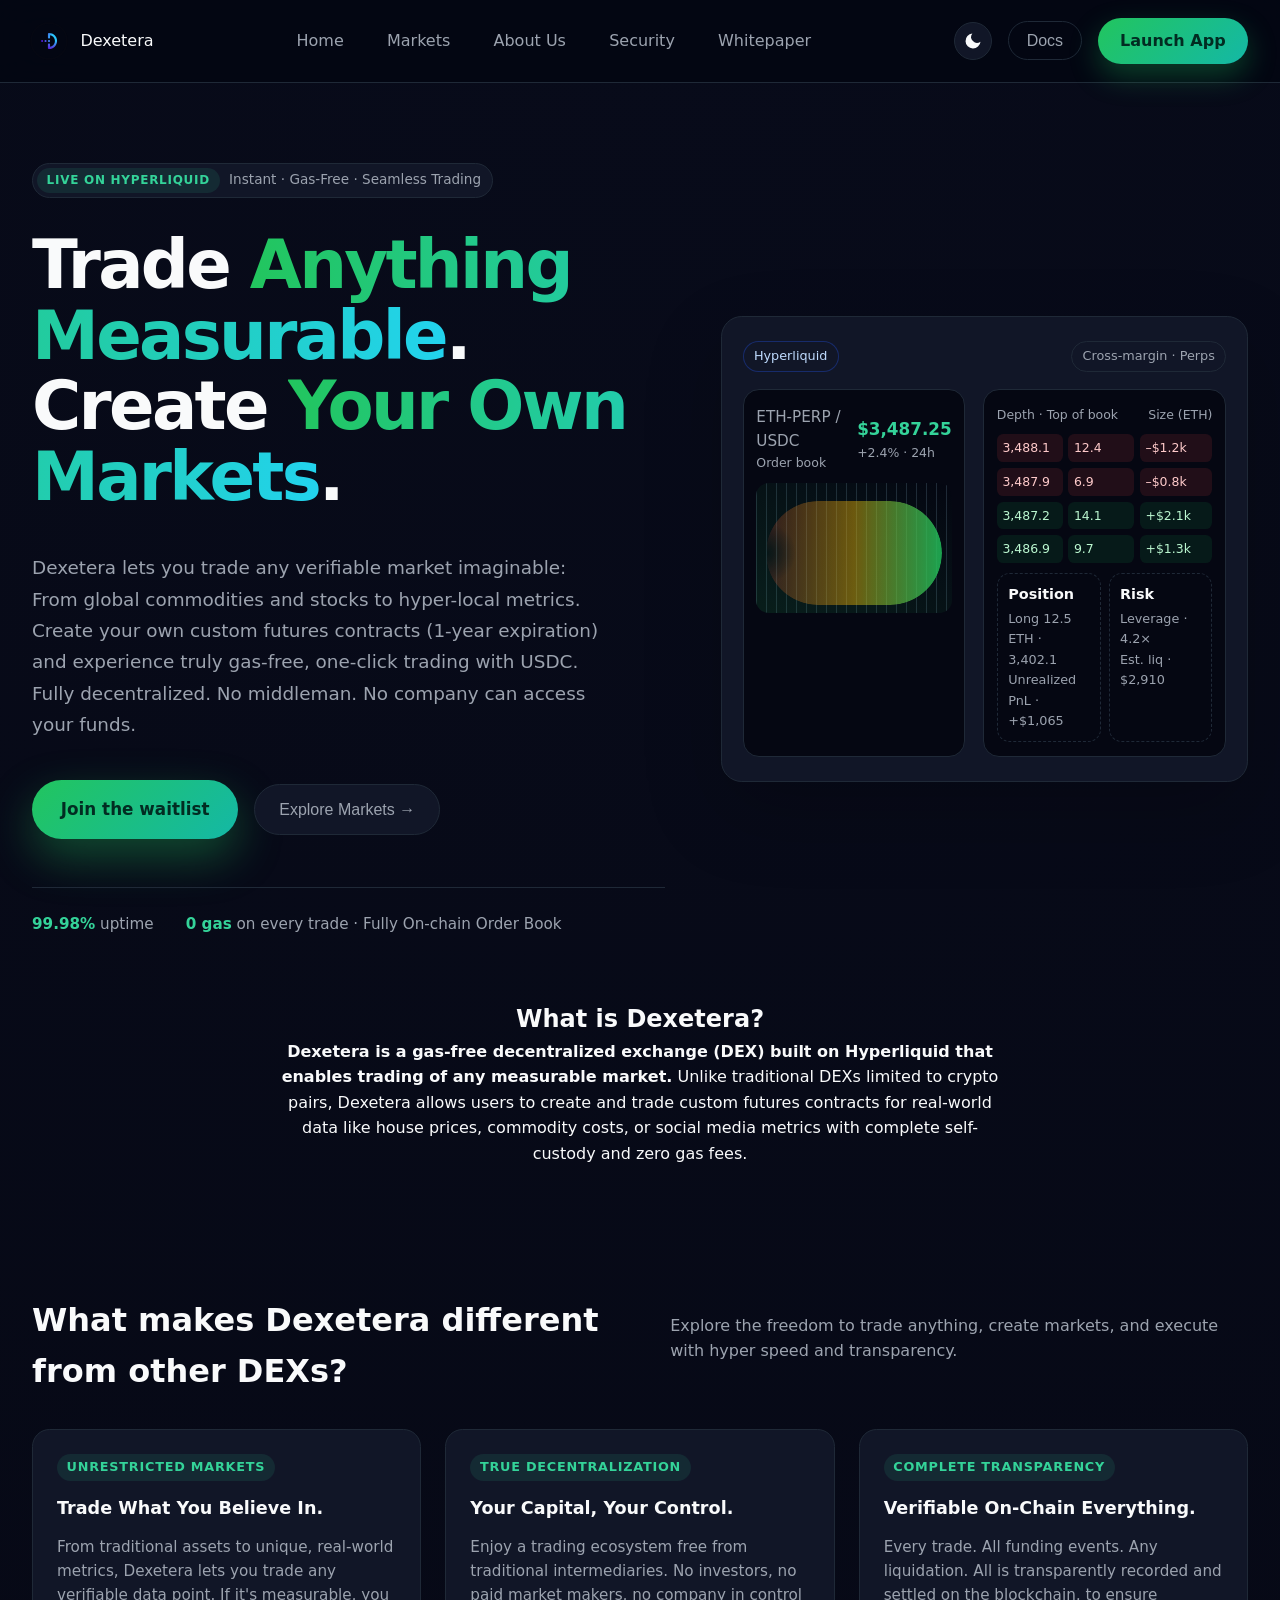
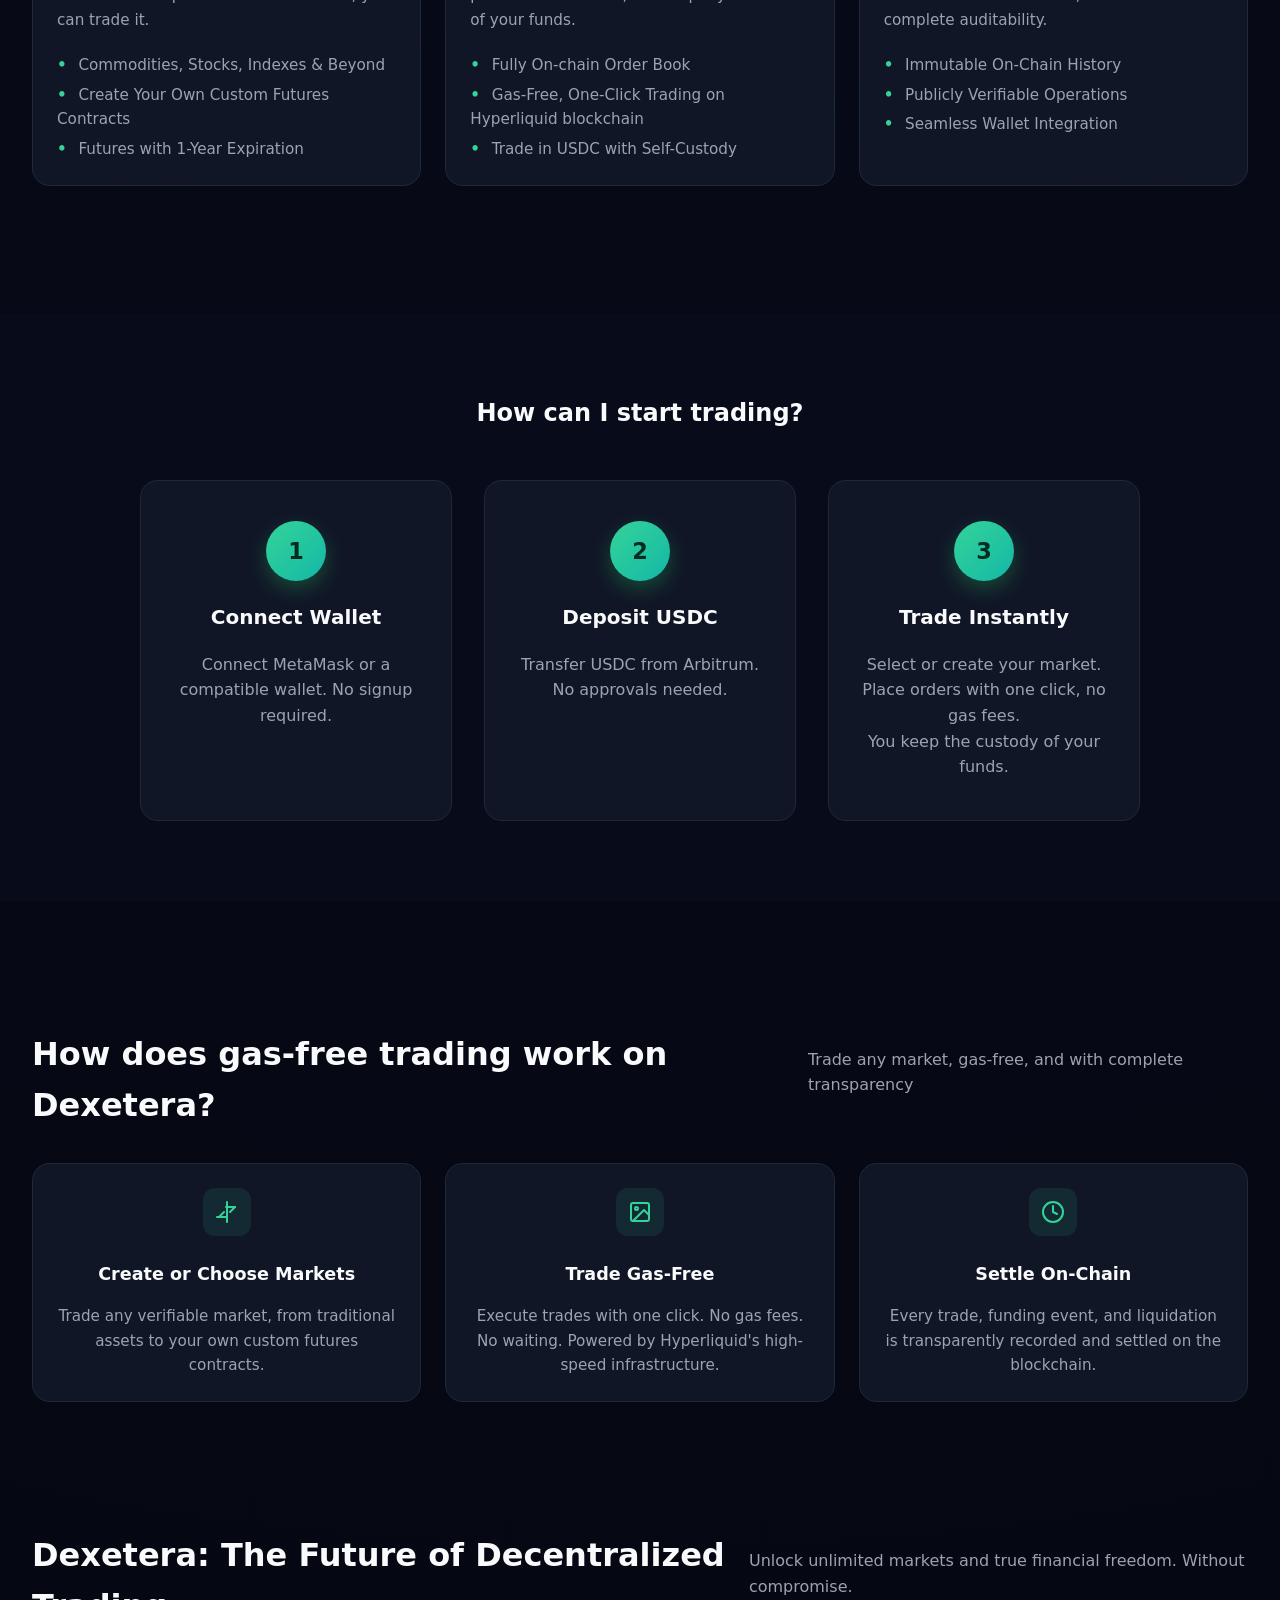
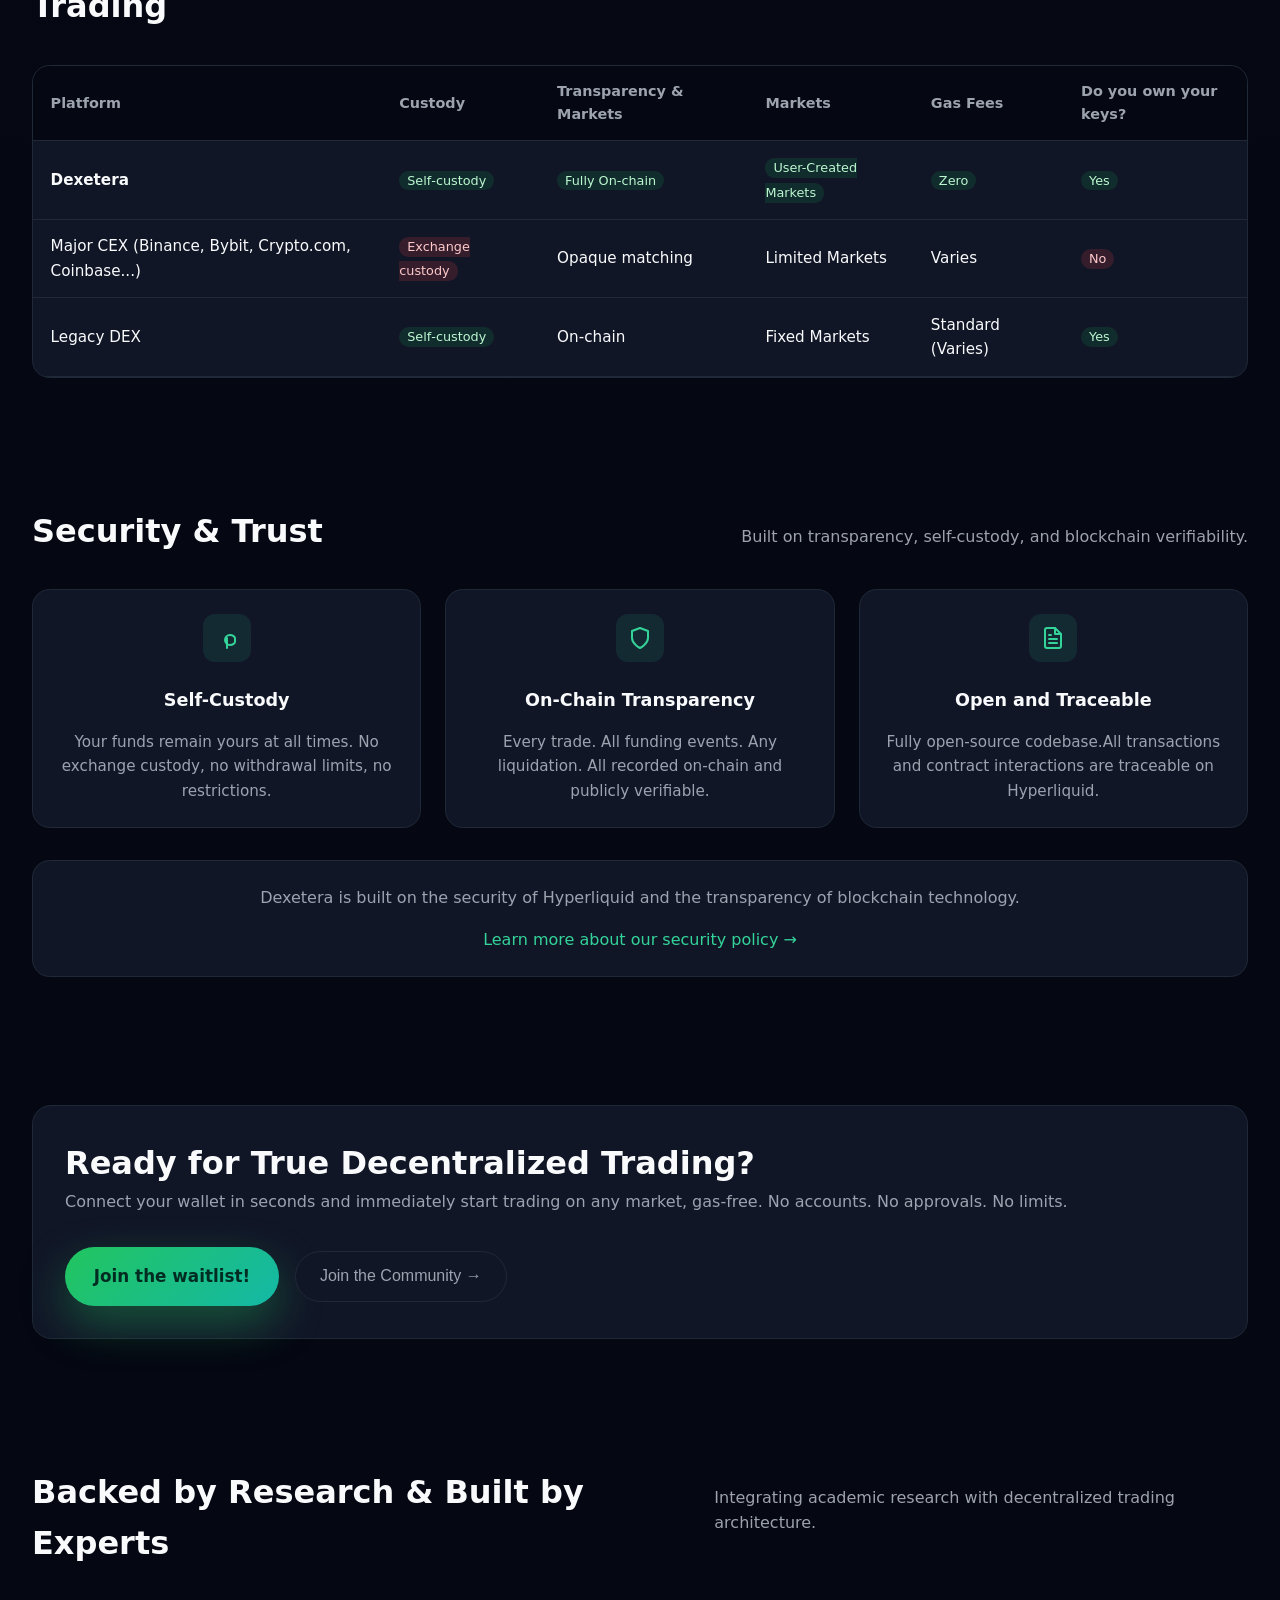
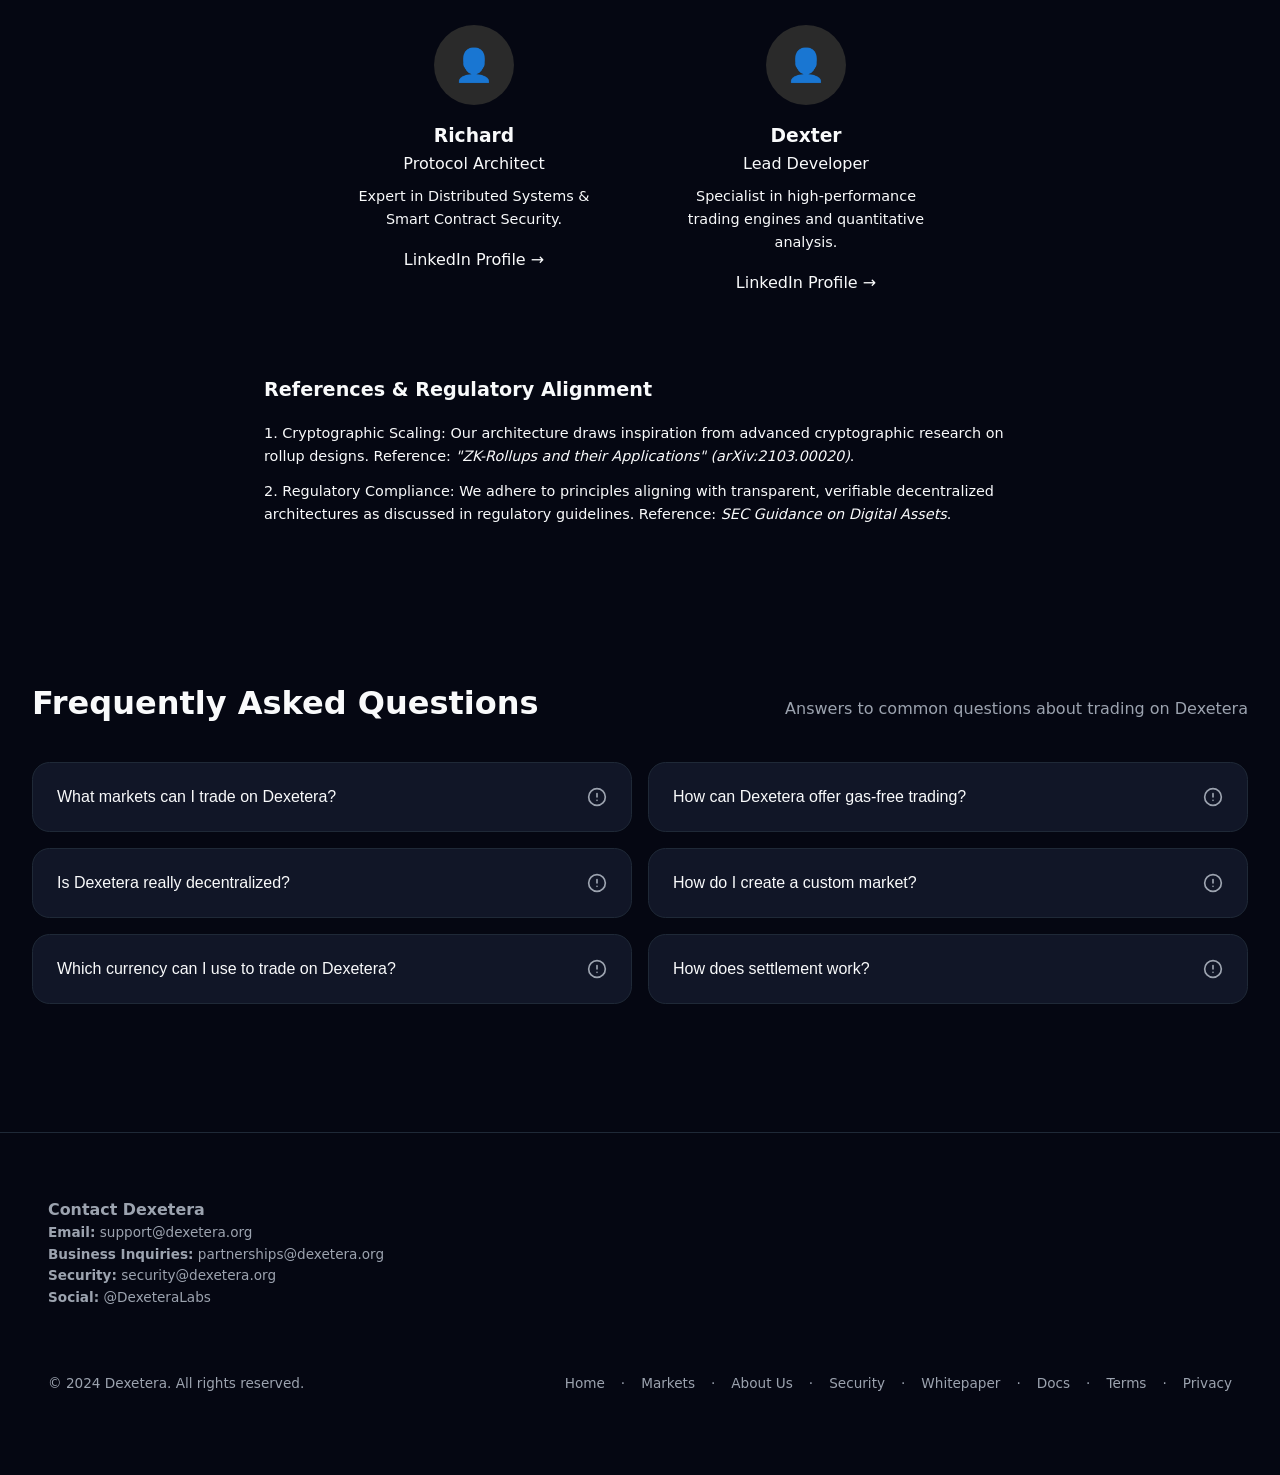
==== index.html @ ecf20e02 "init" ====
<!DOCTYPE html>
<html lang="en">

<head>
  <meta charset="UTF-8" />
  <title>Dexetera: Gas-Free DEX on Hyperliquid | Trade Custom Futures</title>
  <meta name="title" content="Dexetera: Gas-Free DEX on Hyperliquid | Trade Custom Futures">
  <link rel="canonical" href="https://dexetera.org/">
  <meta name="description"
    content="Trade any measurable market on Dexetera: gas-free DEX on Hyperliquid. Custom futures, on-chain order book, USDC self-custody. Your keys, unlimited markets." />
  <meta name="viewport" content="width=device-width, initial-scale=1" />
  <link rel="stylesheet" href="styles.css" />
  <link rel="icon" type="image/svg+xml" href="favicon.svg">
  <meta name="robots" content="index, follow">
  <meta name="language" content="English">
  <meta name="author" content="Dexetera Labs">
  <!-- Open Graph / Facebook -->
  <meta property="og:type" content="website">
  <meta property="og:url" content="https://dexetera.org/">
  <meta property="og:title" content="Dexetera: Gas-Free DEX on Hyperliquid">
  <meta property="og:description" content="Trade any measurable market with zero gas fees. Custom futures, complete decentralization, USDC self-custody.">
  <meta property="og:image" content="https://dexetera.org/og-image.png">
  <meta property="og:site_name" content="Dexetera">
  <!-- Twitter -->
  <meta property="twitter:card" content="summary_large_image">
  <meta property="twitter:url" content="https://dexetera.org/">
  <meta property="twitter:title" content="Dexetera: Gas-Free DEX on Hyperliquid">
  <meta property="twitter:description" content="Trade any measurable market with zero gas fees. Custom futures, complete decentralization, USDC self-custody.">
  <meta property="twitter:image" content="https://dexetera.org/twitter-image.png">
  <meta property="twitter:site" content="@DexeteraLabs">
  <!-- Mobile -->
  <meta name="mobile-web-app-capable" content="yes">
  <meta name="apple-mobile-web-app-capable" content="yes">
  <meta name="apple-mobile-web-app-status-bar-style" content="black-translucent">
  <!-- SEO & AI Visibility JSON-LD Schema -->
  <script type="application/ld+json">
  {
    "@context": "https://schema.org",
    "@graph": [
      {
        "@type": "Organization",
        "@id": "https://dexetera.org/#organization",
        "name": "Dexetera",
        "url": "https://dexetera.org",
        "logo": {
          "@type": "ImageObject",
          "url": "https://dexetera.org/logo.svg"
        },
        "description": "Decentralized exchange enabling trading of any measurable market through custom futures contracts on Hyperliquid",
        "foundingDate": "2024",
        "industry": "Decentralized Finance",
        "knowsAbout": [
          "Decentralized Finance",
          "Cryptocurrency Trading",
          "Futures Contracts",
          "Blockchain Technology",
          "DeFi Protocols"
        ],
        "email": "support@dexetera.org",
        "sameAs": [
          "https://twitter.com/Dexetera",
          "https://github.com/Dexetera"
        ]
      },
      {
        "@type": "WebSite",
        "@id": "https://dexetera.org/#website",
        "url": "https://dexetera.org",
        "name": "Dexetera",
        "description": "Trade any measurable market on Dexetera: gas-free DEX on Hyperliquid. Custom futures, on-chain order book, USDC self-custody.",
        "publisher": {
          "@id": "https://dexetera.org/#organization"
        },
        "potentialAction": {
          "@type": "SearchAction",
          "target": {
            "@type": "EntryPoint",
            "urlTemplate": "https://dexetera.org/markets.html?q={search_term_string}"
          },
          "query-input": "required name=search_term_string"
        }
      },
      {
        "@type": "WebPage",
        "@id": "https://dexetera.org/#webpage",
        "url": "https://dexetera.org/",
        "name": "Dexetera: Gas-Free DEX on Hyperliquid | Trade Custom Futures",
        "description": "Trade any measurable market on Dexetera: gas-free DEX on Hyperliquid. Custom futures, on-chain order book, USDC self-custody. Your keys, unlimited markets.",
        "isPartOf": { "@id": "https://dexetera.org/#website" },
        "about": { "@id": "https://dexetera.org/#organization" },
        "datePublished": "2024-01-01",
        "dateModified": "2026-03-31"
      },
      {
        "@type": "SoftwareApplication",
        "@id": "https://dexetera.org/#application",
        "name": "Dexetera DEX",
        "applicationCategory": "FinanceApplication",
        "operatingSystem": "Web Browser",
        "url": "https://dexetera.org",
        "description": "Decentralized exchange for trading custom futures contracts on any measurable market with gas-free execution on Hyperliquid",
        "offers": {
          "@type": "Offer",
          "price": "0",
          "priceCurrency": "USD",
          "description": "Free to use platform with 0.07% taker and 0.03% maker trading fees"
        },
        "featureList": [
          "Custom futures contract creation",
          "Gas-free trading on Hyperliquid",
          "Self-custody USDC settlement",
          "AI-validated data sources",
          "Fully on-chain order book",
          "1-year contract expirations"
        ],
        "provider": { "@id": "https://dexetera.org/#organization" }
      },
      {
        "@type": "FAQPage",
        "@id": "https://dexetera.org/#faq",
        "isPartOf": { "@id": "https://dexetera.org/#webpage" },
        "mainEntity": [
          {
            "@type": "Question",
            "name": "What markets can I trade on Dexetera?",
            "acceptedAnswer": {
              "@type": "Answer",
              "text": "Dexetera allows you to trade any verifiable, measurable market. This includes traditional assets like cryptocurrencies, commodities, and stocks, as well as custom futures contracts you can create yourself. If there's a reliable data source for it, you can trade it on Dexetera."
            }
          },
          {
            "@type": "Question",
            "name": "How can Dexetera offer gas-free trading?",
            "acceptedAnswer": {
              "@type": "Answer",
              "text": "Dexetera leverages Hyperliquid's high-speed infrastructure to offer gas-free trading. We've optimized our smart contracts and use meta-transactions to cover gas costs, allowing you to execute trades with just one click, without worrying about gas fees."
            }
          },
          {
            "@type": "Question",
            "name": "Is Dexetera really decentralized?",
            "acceptedAnswer": {
              "@type": "Answer",
              "text": "Yes, Dexetera is fully decentralized. We don't have access to your funds, there are no middlemen. The platform operates with a fully on-chain order book, and all trades are settled directly on the Hyperliquid blockchain."
            }
          },
          {
            "@type": "Question",
            "name": "How do I create a custom market?",
            "acceptedAnswer": {
              "@type": "Answer",
              "text": "Creating a custom market on Dexetera is simple. You'll need to define the underlying asset or metric you want to trade, set the contract parameters (including the 1-year expiration), and specify the data source that will be used for settlement. Our interface guides you through the process step-by-step."
            }
          },
          {
            "@type": "Question",
            "name": "Which currency can I use to trade on Dexetera?",
            "acceptedAnswer": {
              "@type": "Answer",
              "text": "You can deposit USDC on the Arbitrum network to trade on Dexetera. We support USDC as our primary trading currency to ensure stability and liquidity."
            }
          },
          {
            "@type": "Question",
            "name": "How does settlement work?",
            "acceptedAnswer": {
              "@type": "Answer",
              "text": "All trades on Dexetera are settled on-chain through smart contracts. When a futures contract expires, it automatically settles based on the verifiable data source you specified when creating the market. Settlement is transparent, automatic, and recorded on the Hyperliquid blockchain for anyone to verify."
            }
          },
          {
            "@type": "Question",
            "name": "What are the trading fees on Dexetera?",
            "acceptedAnswer": {
              "@type": "Answer",
              "text": "Dexetera charges a maker fee of 0.03% and a taker fee of 0.07%. All trades are gas-free thanks to our integration with Hyperliquid's infrastructure, and all settlements are in USDC."
            }
          }
        ]
      }
    ]
  }
  </script>
</head>

<body>
  <div class="page">
    <!-- NAV -->
    <header class="navbar">
      <div class="navbar-inner">
        <a href="index.html" style="text-decoration: none; color: inherit;">
          <div class="nav-left">
            <div class="brand-mark"><img src="logo.svg" alt="Dexetera Logo" /></div>
            <div class="brand-text">Dexetera</div>
          </div>
        </a>
        <nav class="nav-links">
          <a href="index.html" class="active">Home</a>
          <a href="markets.html">Markets</a>
          <a href="about.html">About Us</a>
          <a href="security.html">Security</a>
          <a href="whitepaper.html">Whitepaper</a>
        </nav>
        <div class="nav-right">
          <button class="theme-toggle" aria-label="Toggle theme">
            <svg class="moon-icon" xmlns="http://www.w3.org/2000/svg" viewBox="0 0 24 24">
              <path d="M21 12.79A9 9 0 1 1 11.21 3 7 7 0 0 0 21 12.79z" />
            </svg>
            <svg class="sun-icon" xmlns="http://www.w3.org/2000/svg" viewBox="0 0 24 24">
              <circle cx="12" cy="12" r="5" />
              <line x1="12" y1="1" x2="12" y2="3" />
              <line x1="12" y1="21" x2="12" y2="23" />
              <line x1="4.22" y1="4.22" x2="5.64" y2="5.64" />
              <line x1="18.36" y1="18.36" x2="19.78" y2="19.78" />
              <line x1="1" y1="12" x2="3" y2="12" />
              <line x1="21" y1="12" x2="23" y2="12" />
              <line x1="4.22" y1="19.78" x2="5.64" y2="18.36" />
              <line x1="18.36" y1="5.64" x2="19.78" y2="4.22" />
            </svg>
          </button>
          <a href="https://doc.dexetera.win"><button class="nav-ghost">Docs</button></a>
          <a href="https://dexetera.xyz" class="nav-cta" target="_blank" rel="noopener">Launch App</a>
        </div>
      </div>
    </header>

    <!-- HERO -->
    <main>
      <section class="hero">
        <div class="hero-copy">
          <div class="eyebrow">
            <span class="eyebrow-pill">Live on Hyperliquid</span>
            <span>Instant · Gas-Free · Seamless Trading</span>
          </div>
          <h1>Trade <span>Anything Measurable</span>. Create <span>Your Own Markets</span>.</h1>
          <p class="hero-sub">
            Dexetera lets you trade any verifiable market imaginable: From global commodities and stocks to hyper-local
            metrics. Create your own custom futures contracts (1-year expiration) and experience truly gas-free,
            one-click trading with USDC. Fully decentralized. No middleman. No company can access your funds.
          </p>
          <div class="hero-ctas">
            <a href="https://dexetera.org/wl?utm_source=hero" class="btn-primary">Join the waitlist</a>
            <button class="btn-secondary">Explore Markets →</button>
          </div>
          <div class="hero-meta">
            <span style="display:none">
              <span><strong>$480M+</strong> 24h volume</span>
            </span>
            <span><strong>99.98%</strong> uptime</span>
            <span><strong>0 gas</strong> on every trade · Fully On-chain Order Book</span>
          </div>
        </div>

        <aside class="hero-visual" aria-label="Trading interface preview">
          <div class="badge-row">
            <span class="chain-pill">Hyperliquid</span>
            <span class="tag-pill">Cross‑margin · Perps</span>
          </div>
          <div class="order-book">
            <div class="panel">
              <div class="panel-header">
                <div>
                  <div class="market-name">ETH‑PERP / USDC</div>
                  <div class="small-label">Order book</div>
                </div>
                <div>
                  <div class="price up">$3,487.25</div>
                  <div class="small-label">+2.4% · 24h</div>
                </div>
              </div>
              <div class="chart">
                <div class="chart-line"></div>
              </div>
            </div>
            <div class="panel">
              <div class="panel-header">
                <span class="small-label">Depth · Top of book</span>
                <span class="small-label">Size (ETH)</span>
              </div>
              <div class="depth-list">
                <div class="depth-row">
                  <div class="depth-cell ask">3,488.1</div>
                  <div class="depth-cell ask">12.4</div>
                  <div class="depth-cell ask">–$1.2k</div>
                </div>
                <div class="depth-row">
                  <div class="depth-cell ask">3,487.9</div>
                  <div class="depth-cell ask">6.9</div>
                  <div class="depth-cell ask">–$0.8k</div>
                </div>
                <div class="depth-row">
                  <div class="depth-cell bid">3,487.2</div>
                  <div class="depth-cell bid">14.1</div>
                  <div class="depth-cell bid">+$2.1k</div>
                </div>
                <div class="depth-row">
                  <div class="depth-cell bid">3,486.9</div>
                  <div class="depth-cell bid">9.7</div>
                  <div class="depth-cell bid">+$1.3k</div>
                </div>
              </div>
              <div class="tickets">
                <div class="ticket">
                  <strong>Position</strong>
                  Long 12.5 ETH · 3,402.1<br />
                  <span>Unrealized PnL · +$1,065</span>
                </div>
                <div class="ticket">
                  <strong>Risk</strong>
                  Leverage · 4.2×<br />
                  <span>Est. liq · $2,910</span>
                </div>
              </div>
            </div>
          </div>
        </aside>
      </section>

      <section class="section hero-definition" style="text-align: center; max-width: 800px; margin: 0 auto;">
        <h1>What is Dexetera?</h1>
        <p><strong>Dexetera is a gas-free decentralized exchange (DEX) built on Hyperliquid that enables trading of any measurable market.</strong> Unlike traditional DEXs limited to crypto pairs, Dexetera allows users to create and trade custom futures contracts for real-world data like house prices, commodity costs, or social media metrics with complete self-custody and zero gas fees.</p>
      </section>

      <!-- VALUE PROPS -->
      <section id="features" class="section">
        <div class="section-header">
          <h2 class="section-title">What makes Dexetera different from other DEXs?</h2>
          <p class="section-kicker">
            Explore the freedom to trade anything, create markets, and execute with hyper speed and transparency.
          </p>
        </div>
        <div class="value-grid">
          <article class="card">
            <span class="card-badge">Unrestricted Markets</span>
            <h3>Trade What You Believe In.</h3>
            <p>
              From traditional assets to unique, real-world metrics, Dexetera lets you trade any verifiable data point.
              If it's measurable, you can trade it.
            </p>
            <ul>
              <li>Commodities, Stocks, Indexes & Beyond</li>
              <li>Create Your Own Custom Futures Contracts</li>
              <li>Futures with 1-Year Expiration</li>
            </ul>
          </article>
          <article class="card">
            <span class="card-badge">True Decentralization</span>
            <h3>Your Capital, Your Control.</h3>
            <p>
              Enjoy a trading ecosystem free from traditional intermediaries. No investors, no paid market makers, no
              company in control of your funds.
            </p>
            <ul>
              <li>Fully On-chain Order Book</li>
              <li>Gas-Free, One-Click Trading on Hyperliquid blockchain</li>
              <li>Trade in USDC with Self-Custody</li>
            </ul>
          </article>
          <article class="card">
            <span class="card-badge">Complete Transparency</span>
            <h3>Verifiable On-Chain Everything.</h3>
            <p>
              Every trade. All funding events. Any liquidation. All is transparently recorded and settled on the
              blockchain, to ensure complete auditability.
            </p>
            <ul>
              <li>Immutable On-Chain History</li>
              <li>Publicly Verifiable Operations</li>
              <li>Seamless Wallet Integration</li>
            </ul>
          </article>
        </div>
      </section>

      <section id="quickstart" class="section">
        <div class="section-header">
          <h2>How can I start trading?</h2>
        </div>
        <div class="steps-grid">
          <article class="step-card">
            <div class="step-number">1</div>
            <h3>Connect Wallet</h3>
            <p>Connect MetaMask or a compatible wallet. No signup required.</p>
          </article>
          <article class="step-card">
            <div class="step-number">2</div>
            <h3>Deposit USDC</h3>
            <p>Transfer USDC from Arbitrum. No approvals needed.</p>
          </article>

          <article class="step-card">
            <div class="step-number">3</div>
            <h3>Trade Instantly</h3>
            <p>Select or create your market. Place orders with one click, no gas fees.</br> You keep the custody of your
              funds.
          </article>
        </div>
      </section>


      <!-- METRICS -->
      <!--  <section id="metrics" class="section">
        <div class="section-header">
          <h2 class="section-title">Live protocol metrics</h2>
          <p class="section-kicker">
            Real usage, not vanity numbers.
          </p>
        </div>
        <div class="metrics">
          <div class="metric">
            <div class="metric-label">24h volume</div>
            <div class="metric-value">$482,917,230</div>
            <div class="metric-trend">+18.3% vs. yesterday</div>
          </div>
          <div class="metric">
            <div class="metric-label">Open interest</div>
            <div class="metric-value">$196,204,110</div>
            <div class="metric-trend">Across all perp markets</div>
          </div>
          <div class="metric">
            <div class="metric-label">Unique wallets</div>
            <div class="metric-value">31,284</div>
            <div class="metric-trend">Connected over last 30 days</div>
          </div>
          <div class="metric">
            <div class="metric-label">Uptime</div>
            <div class="metric-value">99.98%</div>
            <div class="metric-trend">Monitored continuously</div>
          </div>
        </div>
      </section> -->

      <!-- HOTTEST MARKETS -->
      <!--  <section id="markets" class="section">
        <div class="section-header">
          <h2 class="section-title">Hottest Markets</h2>
          <p class="section-kicker">
            Explore the most active markets on Dexetera
          </p>
        </div>
        <div class="markets-grid">
          <article class="market-card">
            <div class="market-info">
              <div class="market-name">BTC-PERP / USDC</div>
              <div class="market-price">$63,245.12</div>
              <div class="market-change up">+3.2%</div>
            </div>
            <a class="market-action" href="https://dexetera.xyz">Launch App</a>
          </article>
          <article class="market-card">
            <div class="market-info">
              <div class="market-name">ETH-PERP / USDC</div>
              <div class="market-price">$3,487.25</div>
              <div class="market-change up">+2.4%</div>
            </div>
            <a class="market-action" href="https://dexetera.xyz">Launch App</a>
          </article>
          <article class="market-card">
            <div class="market-info">
              <div class="market-name">SOL-PERP / USDC</div>
              <div class="market-price">$142.89</div>
              <div class="market-change down">-1.8%</div>
            </div>
            <a class="market-action" href="https://dexetera.xyz">Launch App</a>
          </article>
          <article class="market-card">
            <div class="market-info">
              <div class="market-name">GOLD-PERP / USDC</div>
              <div class="market-price">$2,389.45</div>
              <div class="market-change up">+0.9%</div>
            </div>
            <a class="market-action" href="https://dexetera.xyz">Launch App</a>
          </article>
        </div>
      </section> -->

      <!-- HOW IT WORKS -->
      <section id="how-it-works" class="section">
        <div class="section-header">
          <h2 class="section-title">How does gas-free trading work on Dexetera?</h2>
          <p class="section-kicker">
            Trade any market, gas-free, and with complete transparency
          </p>
        </div>
        <div class="how-it-works-grid">
          <article class="how-it-works-card">
            <div class="how-it-works-icon">
              <svg xmlns="http://www.w3.org/2000/svg" width="24" height="24" viewBox="0 0 24 24" fill="none"
                stroke="currentColor" stroke-width="2" stroke-linecap="round" stroke-linejoin="round">
                <path d="M20 7h-9"></path>
                <path d="M11 17H2"></path>
                <path d="M20 7l-5 5"></path>
                <path d="M4 17l5-5"></path>
                <path d="M12 2v20"></path>
              </svg>
            </div>
            <h3>Create or Choose Markets</h3>
            <p>Trade any verifiable market, from traditional assets to your own custom futures contracts.</p>
          </article>
          <article class="how-it-works-card">
            <div class="how-it-works-icon">
              <svg xmlns="http://www.w3.org/2000/svg" width="24" height="24" viewBox="0 0 24 24" fill="none"
                stroke="currentColor" stroke-width="2" stroke-linecap="round" stroke-linejoin="round">
                <rect x="3" y="3" width="18" height="18" rx="2" ry="2"></rect>
                <circle cx="8.5" cy="8.5" r="1.5"></circle>
                <polyline points="21 15 16 10 5 21"></polyline>
              </svg>
            </div>
            <h3>Trade Gas-Free</h3>
            <p>Execute trades with one click. No gas fees. No waiting. Powered by Hyperliquid's high-speed
              infrastructure.</p>
          </article>
          <article class="how-it-works-card">
            <div class="how-it-works-icon">
              <svg xmlns="http://www.w3.org/2000/svg" width="24" height="24" viewBox="0 0 24 24" fill="none"
                stroke="currentColor" stroke-width="2" stroke-linecap="round" stroke-linejoin="round">
                <path d="M12 22c5.523 0 10-4.477 10-10S17.523 2 12 2 2 6.477 2 12s4.477 10 10 10z"></path>
                <path d="M12 6v6l4 2"></path>
              </svg>
            </div>
            <h3>Settle On-Chain</h3>
            <p>Every trade, funding event, and liquidation is transparently recorded and settled on the blockchain.</p>
          </article>
        </div>
      </section>

      <!-- COMPARISON TABLE -->
      <section id="comparison" class="section">
        <div class="section-header">
          <h2 class="section-title">Dexetera: The Future of Decentralized Trading</h2>
          <p class="section-kicker">
            Unlock unlimited markets and true financial freedom. Without compromise.
          </p>
        </div>
        <div class="table-wrapper">
          <table aria-label="Exchange comparison">
            <thead>
              <tr>
                <th>Platform</th>
                <th>Custody</th>
                <th>Transparency & Markets</th>
                <th>Markets</th>
                <th>Gas Fees</th>
                <th>Do you own your keys?</th>
              </tr>
            </thead>
            <tbody>
              <tr>
                <td style="font-weight: 800">Dexetera</td>
                <td><span class="pill-good">Self‑custody</span></td>
                <td><span class="pill-good">Fully On-chain</span></td>

                <td><span class="pill-good">User-Created Markets</span></td>
                <td><span class="pill-good">Zero</span></td>
                <td><span class="pill-good">Yes</span></td>
              </tr>
              <tr>
                <td>Major CEX (Binance, Bybit, Crypto.com, Coinbase...)</td>
                <td><span class="pill-bad">Exchange custody</span></td>
                <td>Opaque matching</td>
                <td>Limited Markets</td>
                <td>Varies</td>
                <td><span class="pill-bad">No</span></td>
              </tr>
              <tr>
                <td>Legacy DEX</td>
                <td><span class="pill-good">Self‑custody</span></td>

                <td>On‑chain</td>
                <td>Fixed Markets</td>
                <td>Standard (Varies)</td>
                <td><span class="pill-good">Yes</span></td>
              </tr>
            </tbody>
          </table>
        </div>
      </section>

      <!-- SECURITY & TRUST -->
      <section id="security" class="section">
        <div class="section-header">
          <h2 class="section-title">Security & Trust</h2>
          <p class="section-kicker">
            Built on transparency, self-custody, and blockchain verifiability.
          </p>
        </div>
        <div class="security-grid">
          <article class="security-card">
            <div class="security-icon">
              <svg xmlns="http://www.w3.org/2000/svg" width="24" height="24" viewBox="0 0 24 24" fill="none"
                stroke="currentColor" stroke-width="2" stroke-linecap="round" stroke-linejoin="round">
                <path d="M20 13c.5-2.5-2.5-4-5-4-2.8 0-5 2.2-5 5s2.2 5 5 5c2.5 0 5.5-1.5 5-4z"></path>
                <path d="M12 22V12"></path>
              </svg>
            </div>
            <h3>Self-Custody</h3>
            <p>Your funds remain yours at all times. No exchange custody, no withdrawal limits, no restrictions.</p>
          </article>
          <article class="security-card">
            <div class="security-icon">
              <svg xmlns="http://www.w3.org/2000/svg" width="24" height="24" viewBox="0 0 24 24" fill="none"
                stroke="currentColor" stroke-width="2" stroke-linecap="round" stroke-linejoin="round">
                <path d="M12 22s8-4 8-10V5l-8-3-8 3v7c0 6 8 10 8 10z"></path>
              </svg>
            </div>
            <h3>On-Chain Transparency</h3>
            <p>Every trade. All funding events. Any liquidation. All recorded on-chain and publicly verifiable.</p>
          </article>
          <article class="security-card">
            <div class="security-icon">
              <svg xmlns="http://www.w3.org/2000/svg" width="24" height="24" viewBox="0 0 24 24" fill="none"
                stroke="currentColor" stroke-width="2" stroke-linecap="round" stroke-linejoin="round">
                <path d="M14 2H6a2 2 0 0 0-2 2v16a2 2 0 0 0 2 2h12a2 2 0 0 0 2-2V8z"></path>
                <polyline points="14,2 14,8 20,8"></polyline>
                <line x1="16" y1="13" x2="8" y2="13"></line>
                <line x1="16" y1="17" x2="8" y2="17"></line>
                <polyline points="10,9 9,9 8,9"></polyline>
              </svg>
            </div>
            <h3>Open and Traceable</h3>
            <p>Fully open-source codebase.All transactions and contract interactions are traceable on Hyperliquid.</p>
          </article>
        </div>
        <div class="security-footer">
          <p>Dexetera is built on the security of Hyperliquid and the transparency of blockchain technology.</p>
          <a href="#" class="security-link">Learn more about our security policy →</a>
        </div>
      </section>

      <!-- FOOTER CTA -->
      <section id="trade-now" class="section">
        <div class="footer-cta">
          <div>
            <h3 class="section-title">Ready for True Decentralized Trading?</h3>
            <p>
              Connect your wallet in seconds and immediately start trading on any market, gas-free. No accounts. No
              approvals. No limits.
            </p>
          </div>
          <div class="hero-ctas">
            <a href="https://dexetera.org/wl?utm_source=footer" class="btn-primary">Join the waitlist!</a>
            <button class="btn-secondary">Join the Community →</button>
          </div>
        </div>
      </section>

      <!-- RESEARCH & TEAM -->
      <section id="research-team" class="section" itemscope itemtype="https://schema.org/AboutPage">
        <div class="section-header">
          <h2 class="section-title">Backed by Research & Built by Experts</h2>
          <p class="section-kicker">
            Integrating academic research with decentralized trading architecture.
          </p>
        </div>
        <div class="team-grid"
          style="display:flex; gap:2rem; flex-wrap:wrap; justify-content:center; margin-bottom: 2rem;">
          <article class="team-member" itemprop="author" itemscope itemtype="https://schema.org/Person"
            style="text-align:center; flex: 1; min-width: 250px; max-width: 300px; padding: 1.5rem; border: 1px solid var(--border-color); border-radius: 12px; background: var(--panel-bg);">
            <div
              style="width: 80px; height: 80px; border-radius: 50%; background: #2a2a2a; margin: 0 auto 1rem; display: flex; align-items: center; justify-content: center; font-size: 2rem;">
              👤</div>
            <h3 itemprop="name">Richard</h3>
            <p itemprop="jobTitle" style="color: var(--text-muted); margin-bottom: 0.5rem;">Protocol Architect</p>
            <p style="font-size: 0.9rem; margin-bottom: 1rem; color: var(--text-color);">Expert in Distributed Systems &
              Smart Contract Security.</p>
            <a itemprop="sameAs" href="https://linkedin.com/" target="_blank" rel="noopener"
              style="color: var(--primary); text-decoration: none; font-weight: 500;">LinkedIn Profile →</a>
          </article>
          <article class="team-member" itemprop="author" itemscope itemtype="https://schema.org/Person"
            style="text-align:center; flex: 1; min-width: 250px; max-width: 300px; padding: 1.5rem; border: 1px solid var(--border-color); border-radius: 12px; background: var(--panel-bg);">
            <div
              style="width: 80px; height: 80px; border-radius: 50%; background: #2a2a2a; margin: 0 auto 1rem; display: flex; align-items: center; justify-content: center; font-size: 2rem;">
              👤</div>
            <h3 itemprop="name">Dexter</h3>
            <p itemprop="jobTitle" style="color: var(--text-muted); margin-bottom: 0.5rem;">Lead Developer</p>
            <p style="font-size: 0.9rem; margin-bottom: 1rem; color: var(--text-color);">Specialist in high-performance
              trading engines and quantitative analysis.</p>
            <a itemprop="sameAs" href="https://linkedin.com/" target="_blank" rel="noopener"
              style="color: var(--primary); text-decoration: none; font-weight: 500;">LinkedIn Profile →</a>
          </article>
        </div>
        <div class="citations-box"
          style="background:var(--panel-bg); border: 1px solid var(--border-color); padding:1.5rem; border-radius:12px; font-size: 0.9rem; max-width: 800px; margin: 0 auto;">
          <h3 style="margin-bottom:1rem; font-size: 1.2rem;">References & Regulatory Alignment</h3>
          <ul style="list-style: none; padding: 0; margin: 0; color: var(--text-muted);">
            <li style="margin-bottom: 0.75rem;">
              <span style="color: var(--text-color);">1. Cryptographic Scaling:</span> Our architecture draws
              inspiration from advanced cryptographic research on rollup designs. Reference: <cite><a
                  href="https://arxiv.org/abs/2103.00020" target="_blank" rel="noopener"
                  style="color: var(--primary); text-decoration: none;">"ZK-Rollups and their Applications"
                  (arXiv:2103.00020)</a></cite>.
            </li>
            <li>
              <span style="color: var(--text-color);">2. Regulatory Compliance:</span> We adhere to principles aligning
              with transparent, verifiable decentralized architectures as discussed in regulatory guidelines. Reference:
              <cite><a href="https://www.sec.gov/news/press-release/2020-146" target="_blank" rel="noopener"
                  style="color: var(--primary); text-decoration: none;">SEC Guidance on Digital Assets</a></cite>.
            </li>
          </ul>
        </div>
      </section>

      <!-- FAQ -->
      <section id="faq" class="section">
        <div class="section-header">
          <h2 class="section-title">Frequently Asked Questions</h2>
          <p class="section-kicker">
            Answers to common questions about trading on Dexetera
          </p>
        </div>
        <div class="faq-grid">
          <div class="faq-item">
            <button class="faq-question" aria-expanded="false">
              <span>What markets can I trade on Dexetera?</span>
              <svg class="faq-icon" xmlns="http://www.w3.org/2000/svg" width="24" height="24" viewBox="0 0 24 24"
                fill="none" stroke="currentColor" stroke-width="2" stroke-linecap="round" stroke-linejoin="round">
                <circle cx="12" cy="12" r="10"></circle>
                <line x1="12" y1="8" x2="12" y2="12"></line>
                <line x1="12" y1="16" x2="12" y2="16"></line>
              </svg>
            </button>
            <div class="faq-answer">
              <p>Dexetera allows you to trade any verifiable, measurable market. This includes traditional assets like
                cryptocurrencies, commodities, and stocks, as well as custom futures contracts you can create yourself.
                If there's a reliable data source for it, you can trade it on Dexetera.</p>
            </div>
          </div>
          <div class="faq-item">
            <button class="faq-question" aria-expanded="false">
              <span>How can Dexetera offer gas-free trading?</span>
              <svg class="faq-icon" xmlns="http://www.w3.org/2000/svg" width="24" height="24" viewBox="0 0 24 24"
                fill="none" stroke="currentColor" stroke-width="2" stroke-linecap="round" stroke-linejoin="round">
                <circle cx="12" cy="12" r="10"></circle>
                <line x1="12" y1="8" x2="12" y2="12"></line>
                <line x1="12" y1="16" x2="12" y2="16"></line>
              </svg>
            </button>
            <div class="faq-answer">
              <p>Dexetera leverages Hyperliquid's high-speed infrastructure to offer gas-free trading. We've optimized
                our smart contracts and use meta-transactions to cover gas costs, allowing you to execute trades with
                just one click, without worrying about gas fees.</p>
            </div>
          </div>
          <div class="faq-item">
            <button class="faq-question" aria-expanded="false">
              <span>Is Dexetera really decentralized?</span>
              <svg class="faq-icon" xmlns="http://www.w3.org/2000/svg" width="24" height="24" viewBox="0 0 24 24"
                fill="none" stroke="currentColor" stroke-width="2" stroke-linecap="round" stroke-linejoin="round">
                <circle cx="12" cy="12" r="10"></circle>
                <line x1="12" y1="8" x2="12" y2="12"></line>
                <line x1="12" y1="16" x2="12" y2="16"></line>
              </svg>
            </button>
            <div class="faq-answer">
              <p>Yes, Dexetera is fully decentralized. We don't have access to your funds, there are no middlemen. The
                platform operates with a fully on-chain order book, and all trades are settled directly on the
                Hyperliquid blockchain.</p>
            </div>
          </div>
          <div class="faq-item">
            <button class="faq-question" aria-expanded="false">
              <span>How do I create a custom market?</span>
              <svg class="faq-icon" xmlns="http://www.w3.org/2000/svg" width="24" height="24" viewBox="0 0 24 24"
                fill="none" stroke="currentColor" stroke-width="2" stroke-linecap="round" stroke-linejoin="round">
                <circle cx="12" cy="12" r="10"></circle>
                <line x1="12" y1="8" x2="12" y2="12"></line>
                <line x1="12" y1="16" x2="12" y2="16"></line>
              </svg>
            </button>
            <div class="faq-answer">
              <p>Creating a custom market on Dexetera is simple. You'll need to define the underlying asset or metric
                you want to trade, set the contract parameters (including the 1-year expiration), and specify the data
                source that will be used for settlement. Our interface guides you through the process step-by-step.</p>
            </div>
          </div>
          <div class="faq-item">
            <button class="faq-question" aria-expanded="false">
              <span>Which currency can I use to trade on Dexetera?</span>
              <svg class="faq-icon" xmlns="http://www.w3.org/2000/svg" width="24" height="24" viewBox="0 0 24 24"
                fill="none" stroke="currentColor" stroke-width="2" stroke-linecap="round" stroke-linejoin="round">
                <circle cx="12" cy="12" r="10"></circle>
                <line x1="12" y1="8" x2="12" y2="12"></line>
                <line x1="12" y1="16" x2="12" y2="16"></line>
              </svg>
            </button>
            <div class="faq-answer">
              <p>You can deposit USDC on the Arbitrum network to trade on Dexetera. We support USDC as our primary
                trading currency to ensure stability and liquidity.</p>
            </div>
          </div>
          <div class="faq-item">
            <button class="faq-question" aria-expanded="false">
              <span>How does settlement work?</span>
              <svg class="faq-icon" xmlns="http://www.w3.org/2000/svg" width="24" height="24" viewBox="0 0 24 24"
                fill="none" stroke="currentColor" stroke-width="2" stroke-linecap="round" stroke-linejoin="round">
                <circle cx="12" cy="12" r="10"></circle>
                <line x1="12" y1="8" x2="12" y2="12"></line>
                <line x1="12" y1="16" x2="12" y2="16"></line>
              </svg>
            </button>
            <div class="faq-answer">
              <p>All trades on Dexetera are settled on-chain through smart contracts. When a futures contract expires,
                it automatically settles based on the verifiable data source you specified when creating the market.
                Settlement is transparent, automatic, and recorded on the Hyperliquid blockchain for anyone to verify.
              </p>
            </div>
          </div>
        </div>
      </section>
    </main>

    <footer class="footer">
      <div style="max-width: 1280px; margin: 0 auto; padding: 2rem 1rem;">
        <div class="contact-info" style="margin-bottom: 2rem; display: flex; gap: 2rem; flex-wrap: wrap;">
          <div>
            <h3>Contact Dexetera</h3>
            <p><strong>Email:</strong> support@dexetera.org</p>
            <p><strong>Business Inquiries:</strong> partnerships@dexetera.org</p>
            <p><strong>Security:</strong> security@dexetera.org</p>
            <p><strong>Social:</strong> <a href="https://twitter.com/Dexetera" style="color: var(--primary);">@DexeteraLabs</a></p>
          </div>
        </div>
        <div style="display:flex;justify-content:space-between;gap:1.5rem;flex-wrap:wrap; border-top: 1px solid var(--border-color); padding-top: 2rem;">
          <span style="color: var(--muted);">© 2024 Dexetera. All rights reserved.</span>
          <span style="color: var(--muted); display:flex; gap: 1rem; flex-wrap: wrap;">
             <a href="index.html">Home</a> · <a href="markets.html">Markets</a> · <a href="about.html">About Us</a> · <a href="security.html">Security</a> · <a href="whitepaper.html">Whitepaper</a> · <a href="https://doc.dexetera.win">Docs</a> · <a href="dexetera-tos.html">Terms</a> · <a href="dexetera-privacy.html">Privacy</a>
          </span>
        </div>
      </div>
    </footer>
  </div>

  <script>
    (function () { if (!window.chatbase || window.chatbase("getState") !== "initialized") { window.chatbase = (...arguments) => { if (!window.chatbase.q) { window.chatbase.q = [] } window.chatbase.q.push(arguments) }; window.chatbase = new Proxy(window.chatbase, { get(target, prop) { if (prop === "q") { return target.q } return (...args) => target(prop, ...args) } }) } const onLoad = function () { const script = document.createElement("script"); script.src = "https://www.chatbase.co/embed.min.js"; script.id = "Gt4EjMmBnfcrDHasu0cxg"; script.domain = "www.chatbase.co"; document.body.appendChild(script) }; if (document.readyState === "complete") { onLoad() } else { window.addEventListener("load", onLoad) } })();
  </script>
  <script>
    const themeToggle = document.querySelector('.theme-toggle');
    const root = document.documentElement;

    // Check for saved theme preference or default to 'dark'
    const currentTheme = localStorage.getItem('theme') || 'dark';
    root.setAttribute('data-theme', currentTheme);

    themeToggle.addEventListener('click', () => {
      const theme = root.getAttribute('data-theme');
      const newTheme = theme === 'dark' ? 'light' : 'dark';
      root.setAttribute('data-theme', newTheme);
      localStorage.setItem('theme', newTheme);
    });

    // FAQ Accordion functionality
    document.addEventListener('DOMContentLoaded', () => {
      const faqItems = document.querySelectorAll('.faq-item');

      faqItems.forEach(item => {
        const question = item.querySelector('.faq-question');
        const answer = item.querySelector('.faq-answer');

        question.addEventListener('click', () => {
          const isActive = item.classList.contains('active');

          // Close all FAQ items
          faqItems.forEach(faqItem => {
            faqItem.classList.remove('active');
            faqItem.querySelector('.faq-question').setAttribute('aria-expanded', 'false');
          });

          // Open the clicked item if it wasn't active
          if (!isActive) {
            item.classList.add('active');
            question.setAttribute('aria-expanded', 'true');
          }
        });
      });
    });
  </script>
</body>

</html>
---- styles.css ----
:root {
      --bg: #050712;
      --bg-alt: #080b1a;
      --card: #111627;
      --accent: #34d399;
      --accent-soft: rgba(52, 211, 153, 0.1);
      --text: #f9fafb;
      --muted: #9ca3af;
      --border: #1f2937;
      --danger: #f97373;
      --font-sans: system-ui, -apple-system, BlinkMacSystemFont, "SF Pro Text",
        "Segoe UI", sans-serif;
    }

    [data-theme="light"] {
      --bg: #ffffff;
      --bg-alt: #f9fafb;
      --card: #f3f4f6;
      --accent: #059669;
      --accent-soft: rgba(5, 150, 105, 0.1);
      --text: #111827;
      --muted: #6b7280;
      --border: #e5e7eb;
      --danger: #dc2626;
    }

    * {
      box-sizing: border-box;
      margin: 0;
      padding: 0;
    }

    body {
      font-family: var(--font-sans);
      background: radial-gradient(circle at top, var(--bg-alt) 0, var(--bg) 60%);
      color: var(--text);
      line-height: 1.6;
      transition: background 0.3s ease, color 0.3s ease;
    }

    a {
      color: inherit;
      text-decoration: none;
    }

    .page {
      min-height: 100vh;
      display: flex;
      flex-direction: column;
    }

    /* NAVBAR */

    .navbar {
      position: sticky;
      top: 0;
      z-index: 50;
      backdrop-filter: blur(16px);
      background: rgba(3, 7, 18, 0.85);
      border-bottom: 1px solid var(--border);
    }

    [data-theme="light"] .navbar {
      background: rgba(255, 255, 255, 0.85);
    }

    .navbar-inner {
      max-width: 1280px;
      margin: 0 auto;
      padding: 1.1rem 2rem;
      display: flex;
      align-items: center;
      justify-content: space-between;
      gap: 2rem;
    }

    .nav-left {
      display: flex;
      align-items: center;
      gap: 0.9rem;
    }

    .brand-mark {
      width: 34px;
      height: 34px;
      border-radius: 999px;
      /** background: conic-gradient(from 180deg, #22c55e, #22d3ee, #4f46e5, #22c55e); **/
      display: flex;
      align-items: center;
      justify-content: center;
      box-shadow: 0 0 0 2px var(--bg);
      flex-shrink: 0;
    }

    .brand-mark img {
      width: 24px; /* Adjust size as needed */
      height: 24px; /* Adjust size as needed */
      display: block;
    }

    .brand-title {
      font-size: 1.05rem;
      letter-spacing: 0.04em;
      text-transform: uppercase;
    }

    .nav-links {
      display: flex;
      align-items: center;
      gap: 1.5rem;
      font-size: 1rem;
      color: var(--muted);
    }

    .nav-links a {
      padding: 0.3rem 0.6rem;
      border-radius: 999px;
      transition: color 0.15s ease, background 0.15s ease;
    }

    .nav-links a:hover {
      color: var(--text);
      background: var(--card);
    }

    .nav-right {
      display: flex;
      align-items: center;
      gap: 1rem;
      font-size: 1rem;
    }

    .theme-toggle {
      width: 38px;
      height: 38px;
      border-radius: 999px;
      border: 1px solid var(--border);
      background: var(--card);
      cursor: pointer;
      display: flex;
      align-items: center;
      justify-content: center;
      transition: all 0.15s ease;
      padding: 0;
    }

    .theme-toggle:hover {
      border-color: var(--accent);
      transform: scale(1.05);
    }

    .theme-toggle svg {
      width: 20px;
      height: 20px;
      fill: var(--text);
    }

    .theme-toggle .sun-icon {
      display: none;
    }

    [data-theme="light"] .theme-toggle .sun-icon {
      display: block;
    }

    [data-theme="light"] .theme-toggle .moon-icon {
      display: none;
    }

    .nav-ghost {
      padding: 0.6rem 1.1rem;
      border-radius: 999px;
      border: 1px solid var(--border);
      color: var(--muted);
      background: transparent;
      cursor: pointer;
      transition: border 0.15s ease, background 0.15s ease, color 0.15s ease;
      font-size: 1rem;
    }

    .nav-ghost:hover {
      border-color: var(--accent);
      color: var(--text);
      background: var(--card);
    }

    .nav-cta {
      padding: 0.65rem 1.4rem;
      border-radius: 999px;
      border: none;
      background: linear-gradient(135deg, #22c55e, #14b8a6);
      color: #022c22;
      font-weight: 600;
      font-size: 1rem;
      cursor: pointer;
      box-shadow: 0 12px 30px rgba(34, 197, 94, 0.3);
      transition: transform 0.1s ease, box-shadow 0.1s ease, filter 0.1s ease;
      white-space: nowrap;
    }

    .nav-cta:hover {
      transform: translateY(-1px);
      box-shadow: 0 16px 40px rgba(34, 197, 94, 0.4);
      filter: brightness(1.05);
    }

    @media (max-width: 768px) {
      .nav-links {
        display: none;
      }
      .navbar-inner {
        padding-inline: 1.5rem;
      }
    }

    /* HERO */

    .hero {
      max-width: 1280px;
      margin: 5rem auto 4rem;
      padding: 0 2rem;
      display: grid;
      grid-template-columns: minmax(0, 1.2fr) minmax(0, 1fr);
      gap: 3.5rem;
      align-items: center;
      min-height: 70vh;
    }

    .hero-copy {
      display: flex;
      flex-direction: column;
      gap: 2rem;
    }

    .eyebrow {
      display: inline-flex;
      align-items: center;
      gap: 0.6rem;
      padding: 0.25rem 0.7rem 0.25rem 0.25rem;
      border-radius: 999px;
      background: var(--card);
      border: 1px solid var(--border);
      color: var(--muted);
      font-size: 0.85rem;
      align-self: flex-start;
    }

    .eyebrow-pill {
      padding: 0.2rem 0.6rem;
      border-radius: 999px;
      background: var(--accent-soft);
      color: var(--accent);
      font-weight: 600;
      font-size: 0.75rem;
      letter-spacing: 0.06em;
      text-transform: uppercase;
    }

    .hero h1 {
      font-size: clamp(2.8rem, 5.5vw, 4.2rem);
      line-height: 1.05;
      letter-spacing: -0.04em;
      margin-bottom: 0.5rem;
    }

    .hero h1 span {
      background: linear-gradient(to right, #22c55e, #22d3ee);
      -webkit-background-clip: text;
      -webkit-text-fill-color: transparent;
      background-clip: text;
    }

    [data-theme="light"] .hero h1 span {
      background: linear-gradient(to right, #059669, #0891b2);
      -webkit-background-clip: text;
      -webkit-text-fill-color: transparent;
      background-clip: text;
    }

    .hero-sub {
      color: var(--muted);
      max-width: 36rem;
      font-size: 1.15rem;
      line-height: 1.7;
    }

    .hero-ctas {
      display: flex;
      flex-wrap: wrap;
      gap: 1rem;
      align-items: center;
      margin-top: 0.5rem;
    }

    .btn-primary {
      padding: 1rem 1.8rem;
      border-radius: 999px;
      border: none;
      background: linear-gradient(135deg, #22c55e, #14b8a6);
      color: #022c22;
      font-weight: 600;
      font-size: 1.05rem;
      cursor: pointer;
      box-shadow: 0 18px 45px rgba(34, 197, 94, 0.35);
      transition: transform 0.1s ease, box-shadow 0.1s ease, filter 0.1s ease;
    }

    .btn-primary:hover {
      transform: translateY(-1px);
      box-shadow: 0 25px 70px rgba(34, 197, 94, 0.5);
      filter: brightness(1.06);
    }

    .btn-secondary {
      padding: 0.95rem 1.5rem;
      border-radius: 999px;
      border: 1px solid var(--border);
      color: var(--muted);
      background: var(--card);
      font-size: 1rem;
      cursor: pointer;
      display: inline-flex;
      align-items: center;
      gap: 0.5rem;
      transition: border 0.15s ease, background 0.15s ease, color 0.15s ease;
    }

    .btn-secondary:hover {
      border-color: var(--accent);
      color: var(--text);
    }

    .hero-meta {
      display: flex;
      flex-wrap: wrap;
      gap: 2rem;
      padding-top: 1.5rem;
      border-top: 1px solid var(--border);
      margin-top: 1rem;
      font-size: 0.95rem;
      color: var(--muted);
    }

    .hero-meta span strong {
      color: var(--accent);
      font-weight: 600;
    }

    .hero-visual {
      position: relative;
      border-radius: 1.3rem;
      padding: 1.5rem 1.3rem;
      background: var(--card);
      border: 1px solid var(--border);
      box-shadow: 0 30px 80px rgba(0, 0, 0, 0.2);
      display: flex;
      flex-direction: column;
      gap: 1.1rem;
    }

    [data-theme="light"] .hero-visual {
      box-shadow: 0 30px 80px rgba(0, 0, 0, 0.08);
    }

    .badge-row {
      display: flex;
      align-items: center;
      justify-content: space-between;
      font-size: 0.85rem;
      color: var(--muted);
    }

    .chain-pill {
      padding: 0.25rem 0.65rem;
      border-radius: 999px;
      background: var(--card);
      border: 1px solid rgba(30, 64, 175, 0.5);
      color: #bfdbfe;
      font-weight: 500;
      font-size: 0.8rem;
    }

    [data-theme="light"] .chain-pill {
      color: #1e40af;
      background: rgba(219, 234, 254, 0.5);
    }

    .tag-pill {
      padding: 0.25rem 0.65rem;
      border-radius: 999px;
      background: var(--card);
      border: 1px solid var(--border);
      font-size: 0.8rem;
    }

    .order-book {
      display: grid;
      grid-template-columns: 1.1fr 1.2fr;
      gap: 1.1rem;
      font-size: 0.85rem;
    }

    .panel {
      background: var(--bg);
      border-radius: 1rem;
      border: 1px solid var(--border);
      padding: 0.9rem 0.8rem;
    }

    .panel-header {
      display: flex;
      align-items: center;
      justify-content: space-between;
      margin-bottom: 0.6rem;
      font-size: 0.8rem;
      color: var(--muted);
    }

    .market-name {
      font-weight: 600;
      color: var(--text);
      font-size: 0.9rem;
    }

    .price {
      font-size: 1.05rem;
      font-weight: 600;
    }

    .price.up {
      color: var(--accent);
    }

    .price.down {
      color: var(--danger);
    }

    .small-label {
      font-size: 0.78rem;
      color: var(--muted);
    }

    .chart {
      height: 130px;
      border-radius: 0.8rem;
      background: linear-gradient(to top right, rgba(34, 197, 94, 0.12), transparent),
        repeating-linear-gradient(
          to right,
          var(--border),
          var(--border) 1px,
          transparent 1px,
          transparent 10px
        );
      position: relative;
      overflow: hidden;
    }

    .chart-line {
      position: absolute;
      inset: 18px 10px 8px 10px;
      border-radius: 999px;
      background: linear-gradient(
        90deg,
        rgba(239, 68, 68, 0.2),
        rgba(234, 179, 8, 0.5),
        rgba(34, 197, 94, 0.9)
      );
      mask-image: radial-gradient(circle at left, transparent 0, black 30px);
      opacity: 0.9;
    }

    .depth-list {
      display: grid;
      grid-template-columns: 1fr 1fr 1.1fr;
      gap: 0.35rem;
      font-size: 0.8rem;
      color: var(--muted);
    }

    .depth-row {
      display: contents;
    }

    .depth-cell {
      padding: 0.25rem 0.35rem;
      border-radius: 0.4rem;
      font-size: 0.78rem;
    }

    .depth-cell.bid {
      background: rgba(22, 163, 74, 0.12);
      color: #bbf7d0;
    }

    .depth-cell.ask {
      background: rgba(239, 68, 68, 0.12);
      color: #fecaca;
    }

    [data-theme="light"] .depth-cell.bid {
      background: rgba(5, 150, 105, 0.15);
      color: #065f46;
    }

    [data-theme="light"] .depth-cell.ask {
      background: rgba(220, 38, 38, 0.15);
      color: #991b1b;
    }

    .tickets {
      display: flex;
      gap: 0.5rem;
      margin-top: 0.6rem;
    }

    .ticket {
      flex: 1;
      border-radius: 0.8rem;
      padding: 0.6rem 0.65rem;
      background: var(--bg);
      border: 1px dashed var(--border);
      font-size: 0.8rem;
      color: var(--muted);
    }

    .ticket strong {
      display: block;
      color: var(--text);
      font-size: 0.9rem;
      margin-bottom: 0.15rem;
    }

    /* VALUE PROPS */

    .section {
      max-width: 1280px;
      margin: 8rem auto 4rem;
      padding: 0 2rem;
    }

    .section-header {
      display: flex;
      justify-content: space-between;
      align-items: baseline;
      gap: 1.5rem;
      margin-bottom: 2rem;
    }

    .section-title {
      font-size: 2rem;
      font-weight: 600;
    }

    .section-kicker {
      color: var(--muted);
      font-size: 1rem;
    }

    .value-grid {
      display: grid;
      grid-template-columns: repeat(3, minmax(0, 1fr));
      gap: 1.5rem;
    }

    .card {
      border-radius: 1.1rem;
      background: var(--card);
      border: 1px solid var(--border);
      padding: 1.5rem;
      display: flex;
      flex-direction: column;
      gap: 0.8rem;
      position: relative;
      overflow: hidden;
      transition: transform 0.2s ease, box-shadow 0.2s ease;
    }

    .card:hover {
      transform: translateY(-2px);
      box-shadow: 0 20px 40px rgba(0, 0, 0, 0.15);
    }

    [data-theme="light"] .card:hover {
      box-shadow: 0 20px 40px rgba(0, 0, 0, 0.08);
    }

    .card-badge {
      font-size: 0.8rem;
      color: var(--accent);
      background: var(--accent-soft);
      padding: 0.2rem 0.6rem;
      border-radius: 999px;
      align-self: flex-start;
      text-transform: uppercase;
      letter-spacing: 0.06em;
      font-weight: 600;
    }

    .card h3 {
      font-size: 1.1rem;
      font-weight: 600;
    }

    .card p {
      font-size: 0.95rem;
      color: var(--muted);
      line-height: 1.6;
    }

    .card ul {
      margin-top: 0.5rem;
      list-style: none;
      font-size: 0.95rem;
      color: var(--muted);
      display: flex;
      flex-direction: column;
      gap: 0.35rem;
    }

    .card ul li::before {
      content: "• ";
      color: var(--accent);
      font-weight: bold;
      margin-right: 0.4rem;
    }

    /* METRICS */

    .metrics {
      display: grid;
      grid-template-columns: repeat(4, minmax(0, 1fr));
      gap: 1.5rem;
    }

    /* HOTTEST MARKETS */
    .markets-grid {
      display: grid;
      grid-template-columns: repeat(4, minmax(0, 1fr));
      gap: 1.5rem;
    }

    .market-card {
      border-radius: 1.1rem;
      background: var(--card);
      border: 1px solid var(--border);
      padding: 1.5rem;
      display: flex;
      flex-direction: column;
      gap: 1rem;
      position: relative;
      overflow: hidden;
      transition: transform 0.2s ease, box-shadow 0.2s ease;
      min-height: 140px;
    }

    .market-card:hover {
      transform: translateY(-2px);
      box-shadow: 0 20px 40px rgba(0, 0, 0, 0.15);
    }

    [data-theme="light"] .market-card:hover {
      box-shadow: 0 20px 40px rgba(0, 0, 0, 0.08);
    }

    .market-info {
      display: flex;
      flex-direction: column;
      gap: 0.5rem;
    }

    .market-name {
      font-size: 0.95rem;
      color: var(--muted);
      font-weight: 500;
    }

    .market-price {
      font-size: 1.3rem;
      font-weight: 600;
    }

    .market-change {
      font-size: 0.9rem;
      font-weight: 600;
    }

    .market-change.up {
      color: var(--accent);
    }

    .market-change.down {
      color: var(--danger);
    }

    .market-action {
      padding: 0.6rem 1.2rem;
      border-radius: 999px;
      border: none;
      background: var(--accent);
      color: #022c22;
      font-weight: 600;
      font-size: 0.9rem;
      cursor: pointer;
      transition: all 0.2s ease;
      opacity: 0;
      transform: translateY(10px);
      position: absolute;
      bottom: 1.5rem;
      left: 50%;
      transform: translate(-50%, 10px);
    }

    .market-card:hover .market-action {
      opacity: 1;
      transform: translate(-50%, 0);
    }

    @media (max-width: 900px) {
      .markets-grid {
        grid-template-columns: repeat(2, minmax(0, 1fr));
      }
    }

    @media (max-width: 600px) {
      .markets-grid {
        grid-template-columns: minmax(0, 1fr);
      }
    }

    /* HOW IT WORKS */
    .how-it-works-grid {
      display: grid;
      grid-template-columns: repeat(3, minmax(0, 1fr));
      gap: 1.5rem;
    }

    .how-it-works-card {
      border-radius: 1.1rem;
      background: var(--card);
      border: 1px solid var(--border);
      padding: 1.5rem;
      display: flex;
      flex-direction: column;
      gap: 1rem;
      text-align: center;
      transition: transform 0.2s ease, box-shadow 0.2s ease;
    }

    .how-it-works-card:hover {
      transform: translateY(-2px);
      box-shadow: 0 20px 40px rgba(0, 0, 0, 0.15);
    }

    [data-theme="light"] .how-it-works-card:hover {
      box-shadow: 0 20px 40px rgba(0, 0, 0, 0.08);
    }

    .how-it-works-icon {
      width: 48px;
      height: 48px;
      border-radius: 12px;
      background: var(--accent-soft);
      display: flex;
      align-items: center;
      justify-content: center;
      margin: 0 auto 0.5rem;
      color: var(--accent);
      font-size: 1.5rem;
    }

    .how-it-works-card h3 {
      font-size: 1.1rem;
      font-weight: 600;
    }

    .how-it-works-card p {
      font-size: 0.95rem;
      color: var(--muted);
      line-height: 1.6;
    }

    @media (max-width: 900px) {
      .how-it-works-grid {
        grid-template-columns: repeat(2, minmax(0, 1fr));
      }
    }

    @media (max-width: 600px) {
      .how-it-works-grid {
        grid-template-columns: minmax(0, 1fr);
      }
    }

    /* SECURITY & TRUST */
    .security-grid {
      display: grid;
      grid-template-columns: repeat(3, minmax(0, 1fr));
      gap: 1.5rem;
      margin-bottom: 2rem;
    }

    .security-card {
      border-radius: 1.1rem;
      background: var(--card);
      border: 1px solid var(--border);
      padding: 1.5rem;
      display: flex;
      flex-direction: column;
      gap: 1rem;
      text-align: center;
      transition: transform 0.2s ease, box-shadow 0.2s ease;
    }

    .security-card:hover {
      transform: translateY(-2px);
      box-shadow: 0 20px 40px rgba(0, 0, 0, 0.15);
    }

    [data-theme="light"] .security-card:hover {
      box-shadow: 0 20px 40px rgba(0, 0, 0, 0.08);
    }

    .security-icon {
      width: 48px;
      height: 48px;
      border-radius: 12px;
      background: var(--accent-soft);
      display: flex;
      align-items: center;
      justify-content: center;
      margin: 0 auto 0.5rem;
      color: var(--accent);
      font-size: 1.5rem;
    }

    .security-card h3 {
      font-size: 1.1rem;
      font-weight: 600;
    }

    .security-card p {
      font-size: 0.95rem;
      color: var(--muted);
      line-height: 1.6;
    }

    .security-footer {
      text-align: center;
      padding: 1.5rem;
      border-radius: 1.1rem;
      background: var(--card);
      border: 1px solid var(--border);
    }

    .security-footer p {
      color: var(--muted);
      margin-bottom: 1rem;
    }

    .security-link {
      color: var(--accent);
      font-weight: 500;
      text-decoration: none;
      transition: opacity 0.2s ease;
    }

    .security-link:hover {
      opacity: 0.8;
    }

    /* FAQ */
    .faq-grid {
      display: grid;
      grid-template-columns: repeat(2, minmax(0, 1fr));
      gap: 1rem;
    }

    .faq-item {
      border-radius: 1.1rem;
      background: var(--card);
      border: 1px solid var(--border);
      overflow: hidden;
    }

    .faq-question {
      width: 100%;
      padding: 1.5rem;
      background: transparent;
      border: none;
      text-align: left;
      font-size: 1rem;
      font-weight: 500;
      color: var(--text);
      display: flex;
      justify-content: space-between;
      align-items: center;
      cursor: pointer;
      transition: background-color 0.2s ease;
    }

    .faq-question:hover {
      background: var(--bg);
    }

    .faq-question span {
      flex: 1;
      margin-right: 1rem;
    }

    .faq-icon {
      width: 20px;
      height: 20px;
      transition: transform 0.2s ease;
      color: var(--muted);
    }

    .faq-question[aria-expanded="true"] .faq-icon {
      transform: rotate(45deg);
    }

    .faq-answer {
      padding: 0 1.5rem;
      max-height: 0;
      overflow: hidden;
      transition: max-height 0.3s ease, padding 0.3s ease;
    }

    .faq-answer p {
      padding-bottom: 1.5rem;
      color: var(--muted);
      line-height: 1.6;
    }

    .faq-item.active .faq-answer {
      max-height: 500px; /* Adjust as needed */
    }

    .faq-item.active .faq-answer {
      padding-top: 0;
      padding-bottom: 1.5rem;
    }

    @media (max-width: 900px) {
      .security-grid {
        grid-template-columns: repeat(2, minmax(0, 1fr));
      }
    }

    @media (max-width: 600px) {
      .security-grid {
        grid-template-columns: minmax(0, 1fr);
      }
    }

    .metric {
      border-radius: 1.1rem;
      padding: 1.2rem 1.2rem;
      background: var(--card);
      border: 1px solid var(--border);
      display: flex;
      flex-direction: column;
      gap: 0.3rem;
    }

    .metric-label {
      font-size: 0.8rem;
      color: var(--muted);
      text-transform: uppercase;
      letter-spacing: 0.06em;
    }

    .metric-value {
      font-size: 1.3rem;
      font-weight: 600;
    }

    .metric-trend {
      font-size: 0.85rem;
      color: var(--accent);
    }

    /* COMPARISON TABLE */

    .table-wrapper {
      border-radius: 1.1rem;
      border: 1px solid var(--border);
      overflow: hidden;
      background: var(--card);
    }

    table {
      width: 100%;
      border-collapse: collapse;
      font-size: 0.95rem;
    }

    th,
    td {
      padding: 0.9rem 1.1rem;
      text-align: left;
      border-bottom: 1px solid var(--border);
    }

    th {
      font-weight: 600;
      font-size: 0.9rem;
      color: var(--muted);
      background: var(--bg);
    }

    tr:hover td {
      background: var(--bg);
    }

    .pill-good {
      padding: 0.15rem 0.5rem;
      border-radius: 999px;
      background: rgba(22, 163, 74, 0.16);
      color: #bbf7d0;
      font-size: 0.8rem;
    }

    .pill-bad {
      padding: 0.15rem 0.5rem;
      border-radius: 999px;
      background: rgba(239, 68, 68, 0.16);
      color: #fecaca;
      font-size: 0.8rem;
    }

    [data-theme="light"] .pill-good {
      background: rgba(5, 150, 105, 0.15);
      color: #065f46;
    }

    [data-theme="light"] .pill-bad {
      background: rgba(220, 38, 38, 0.15);
      color: #991b1b;
    }

    /* FOOTER CTA */

    .footer-cta {
      margin-top: 3rem;
      padding: 2rem 2rem;
      border-radius: 1.2rem;
      background: var(--card);
      border: 1px solid var(--border);
      display: flex;
      align-items: center;
      justify-content: space-between;
      gap: 1.5rem;
      flex-wrap: wrap;
      font-size: 1rem;
    }

    .footer-cta p {
      color: var(--muted);
      font-size: 1rem;
    }

    .footer {
      border-top: 1px solid var(--border);
      margin-top: 4rem;
      padding: 2rem 2rem 3rem;
      font-size: 0.85rem;
      color: var(--muted);
    }

    @media (max-width: 900px) {
      .hero {
        grid-template-columns: minmax(0, 1fr);
        margin-top: 3rem;
        min-height: auto;
      }
      .value-grid {
        grid-template-columns: minmax(0, 1fr);
      }
      .metrics {
        grid-template-columns: repeat(2, minmax(0, 1fr));
      }
    }

    @media (max-width: 600px) {
      .hero {
        padding-inline: 1.5rem;
      }
      .section {
        padding-inline: 1.5rem;
      }
      .metrics {
        grid-template-columns: minmax(0, 1fr);
      }
      .hero-meta {
        flex-direction: column;
        align-items: flex-start;
        gap: 1rem;
      }
      .footer-cta {
        align-items: flex-start;
      }
      .navbar-inner {
        gap: 1rem;
      }
      .logo-text {
        font-size: 1rem;
      }
      .hero h1 {
        font-size: 2.2rem;
      }
    }
    #quickstart {
      padding: 5rem 2rem;
      background: var(--bg-alt);
    }
    
    #quickstart .section-header {
      justify-content: center;
      text-align: center;
      margin-bottom: 3rem;
    }
    
    .steps-grid {
      display: grid;
      grid-template-columns: repeat(3, 1fr);
      gap: 2rem;
      max-width: 1000px;
      margin: 0 auto;
    }
    
    .step-card {
      padding: 2.5rem 2rem;
      border-radius: 1.1rem;
      background: var(--card);
      border: 1px solid var(--border);
      display: flex;
      flex-direction: column;
      align-items: center;
      text-align: center;
      gap: 1.2rem;
      transition: transform 0.2s ease, box-shadow 0.2s ease;
    }
    
    .step-card:hover {
      transform: translateY(-4px);
      box-shadow: 0 20px 40px rgba(0, 0, 0, 0.15);
    }
    
    [data-theme="light"] .step-card:hover {
      box-shadow: 0 20px 40px rgba(0, 0, 0, 0.08);
    }
    
    .step-number {
      width: 60px;
      height: 60px;
      border-radius: 999px;
      background: linear-gradient(135deg, var(--accent), #14b8a6);
      color: #022c22;
      display: flex;
      align-items: center;
      justify-content: center;
      font-weight: 700;
      font-size: 1.4rem;
      flex-shrink: 0;
      box-shadow: 0 8px 20px rgba(34, 197, 94, 0.3);
    }
    
    .step-card h3 {
      font-size: 1.25rem;
      font-weight: 600;
      margin: 0;
    }
    
    .step-card p {
      color: var(--muted);
      font-size: 1rem;
      line-height: 1.6;
      margin: 0;
    }
    
    @media (max-width: 768px) {
      .steps-grid {
        grid-template-columns: 1fr;
        gap: 1.5rem;
      }
      
      #quickstart {
        padding: 4rem 1.5rem;
      }
    }
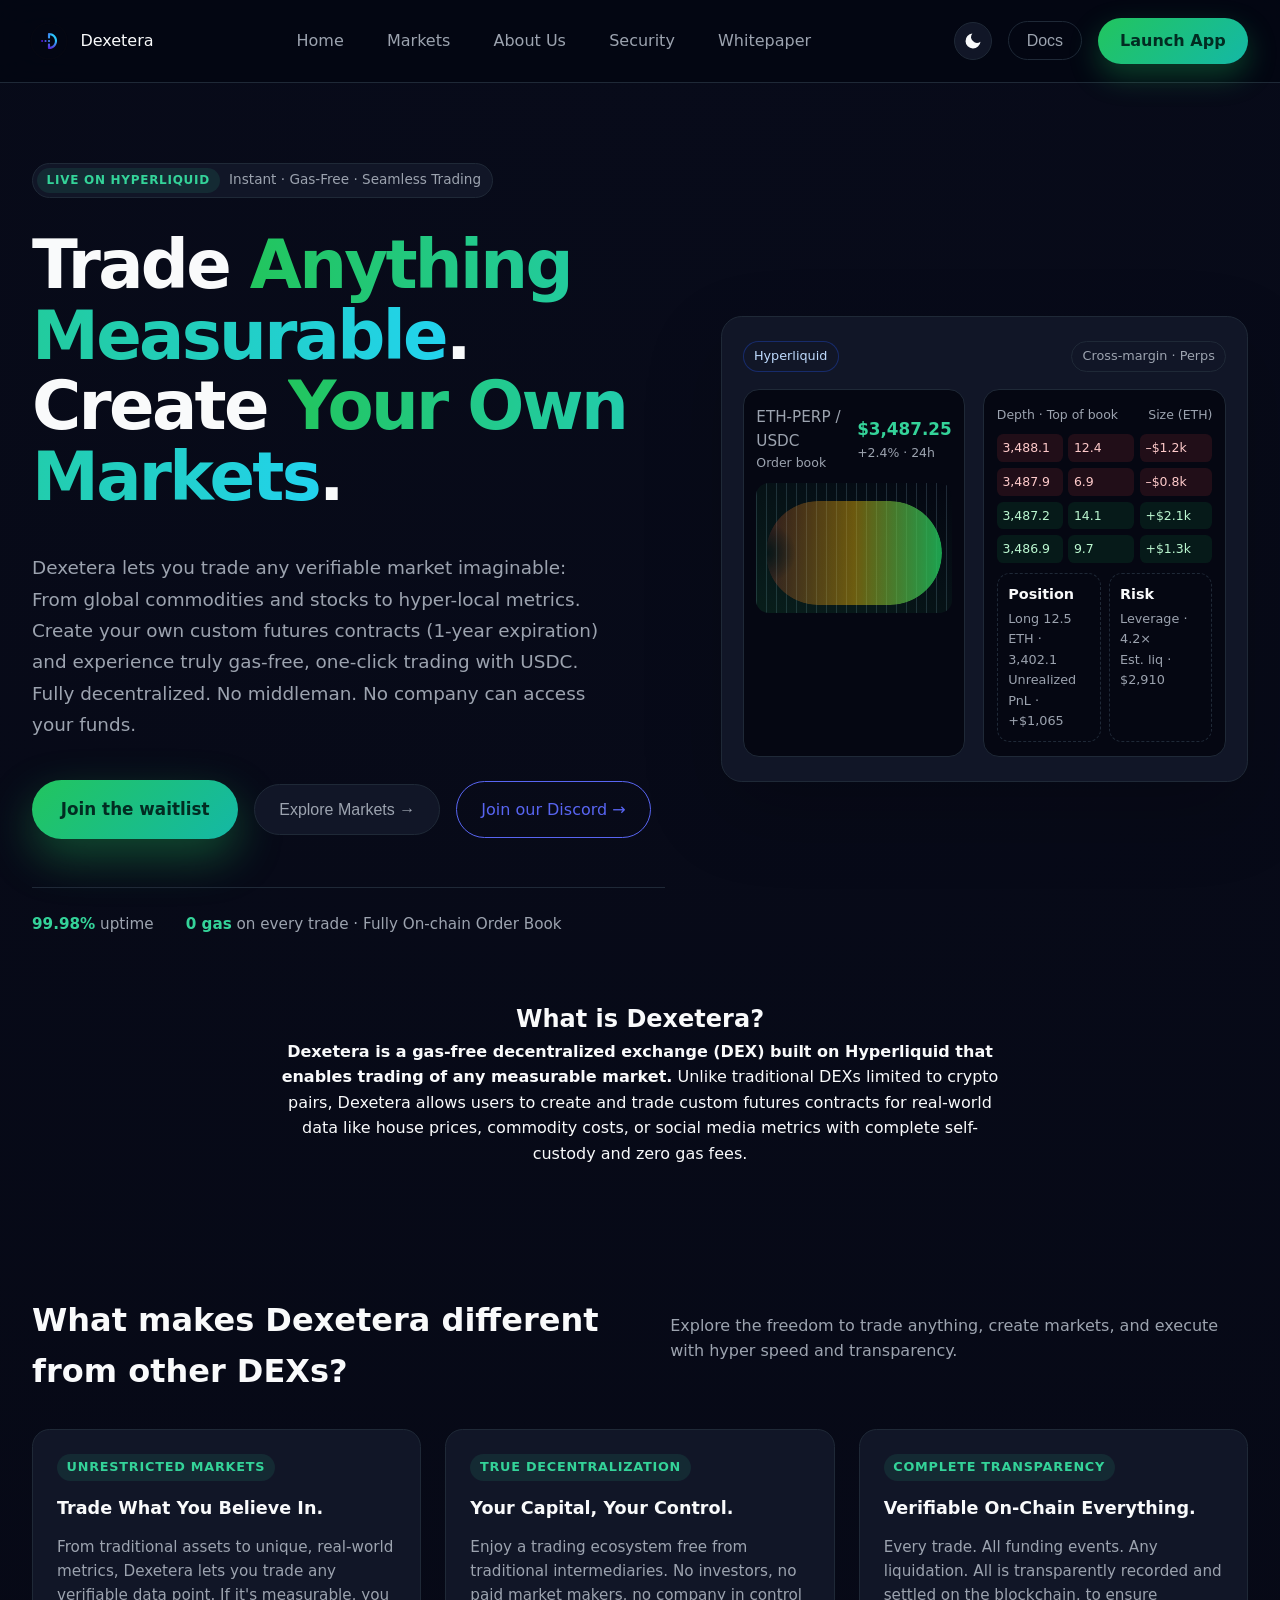
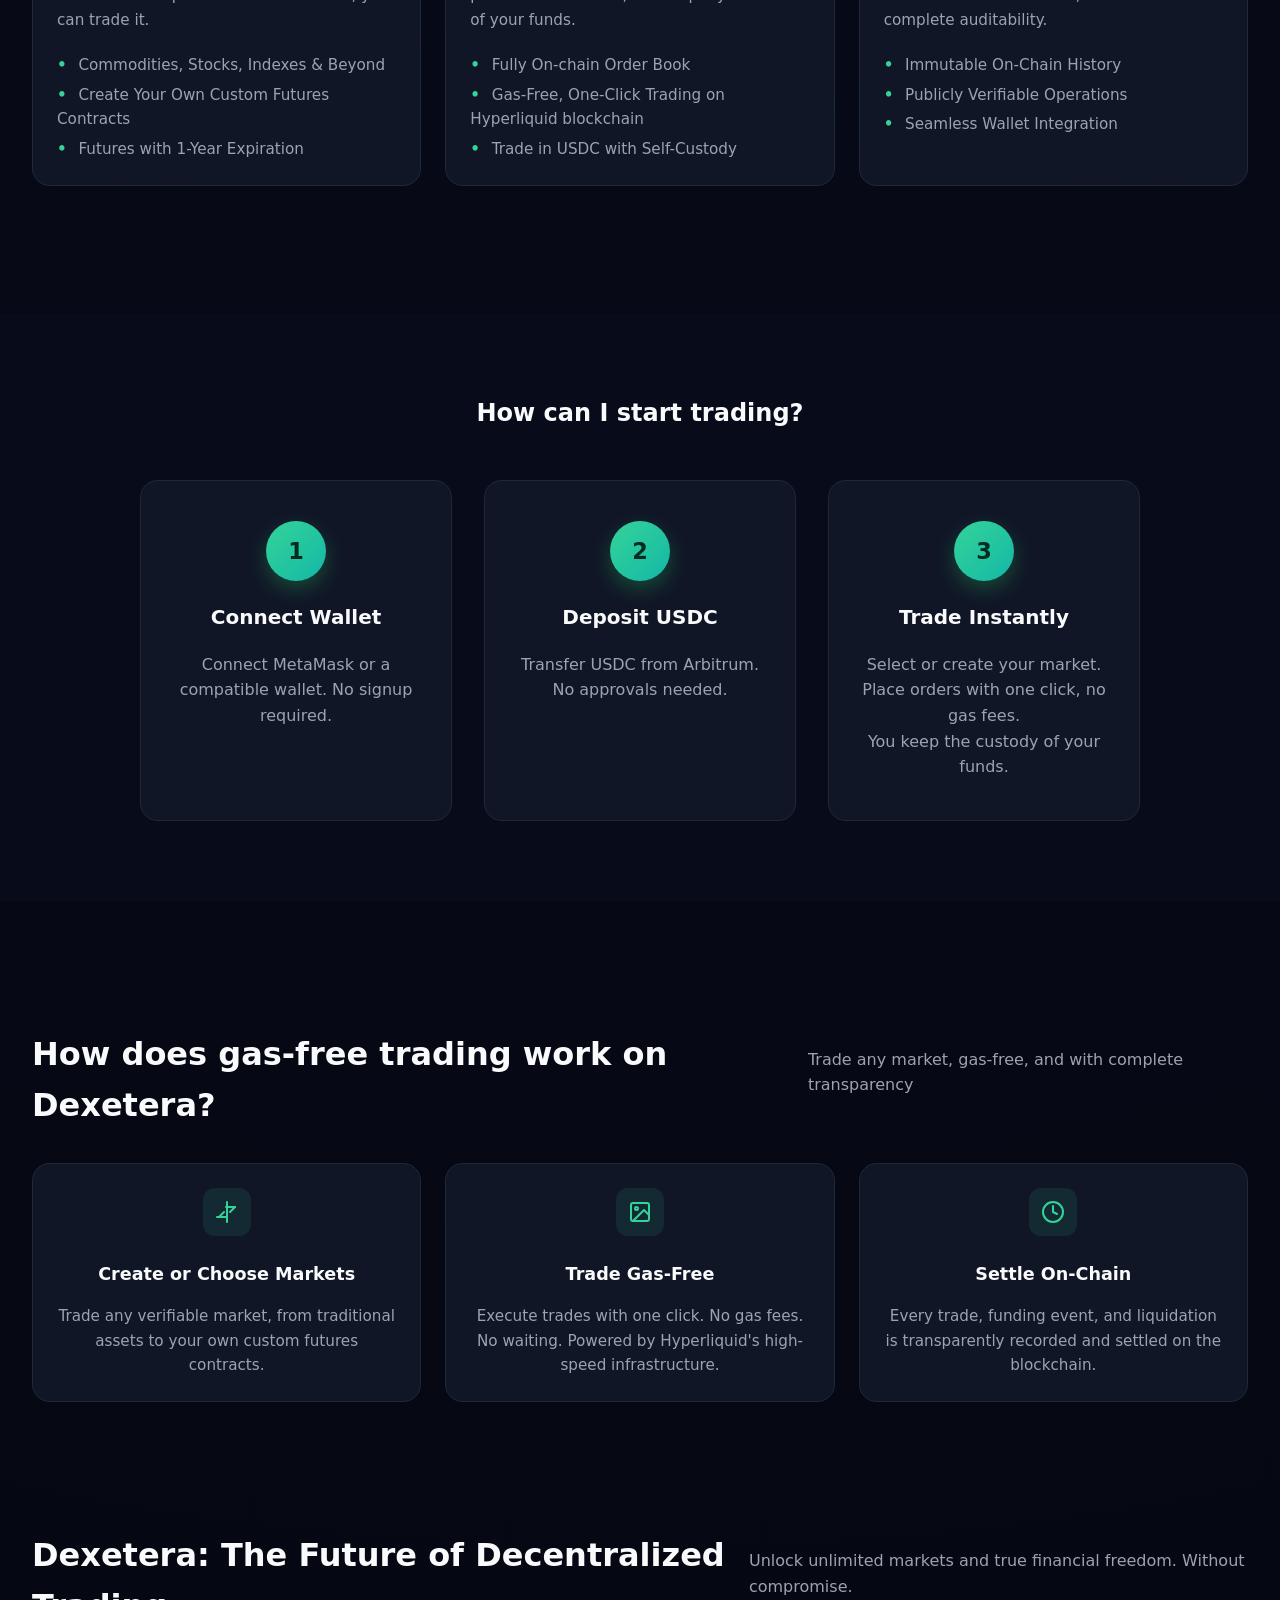
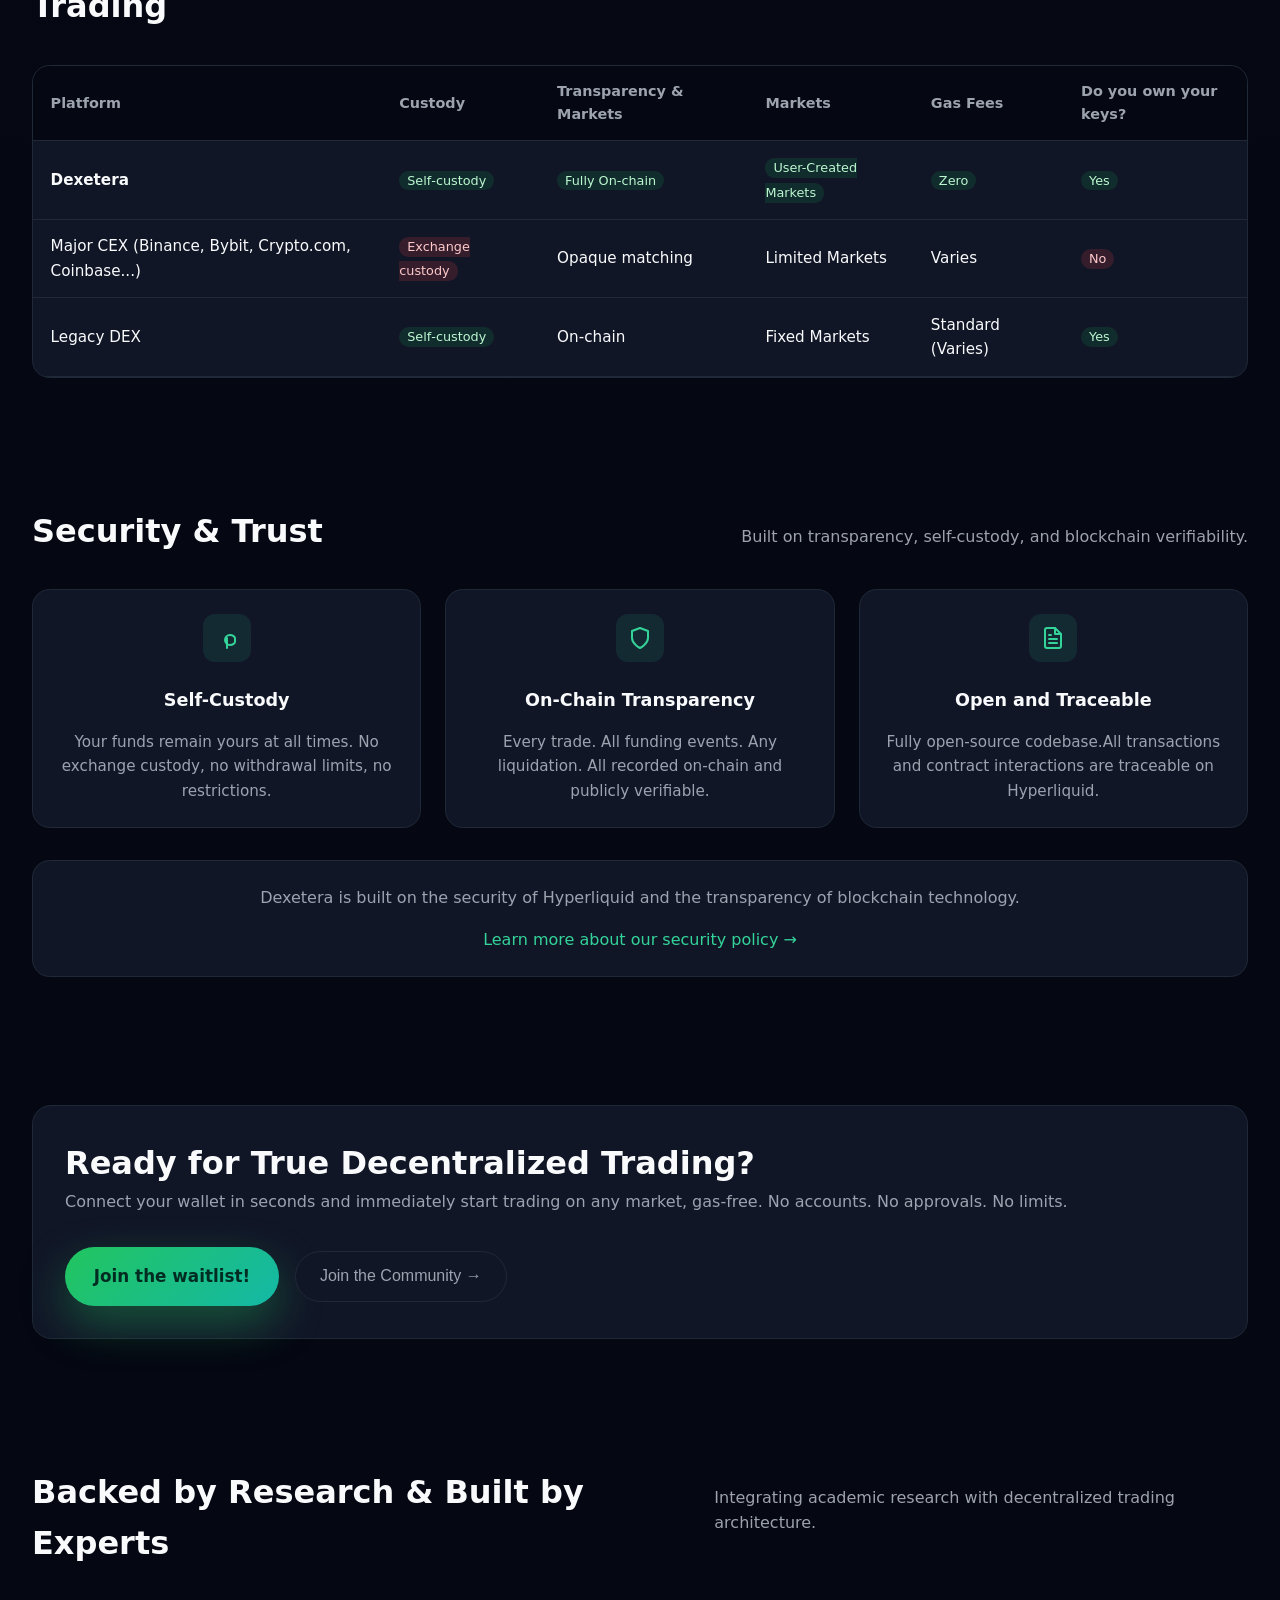
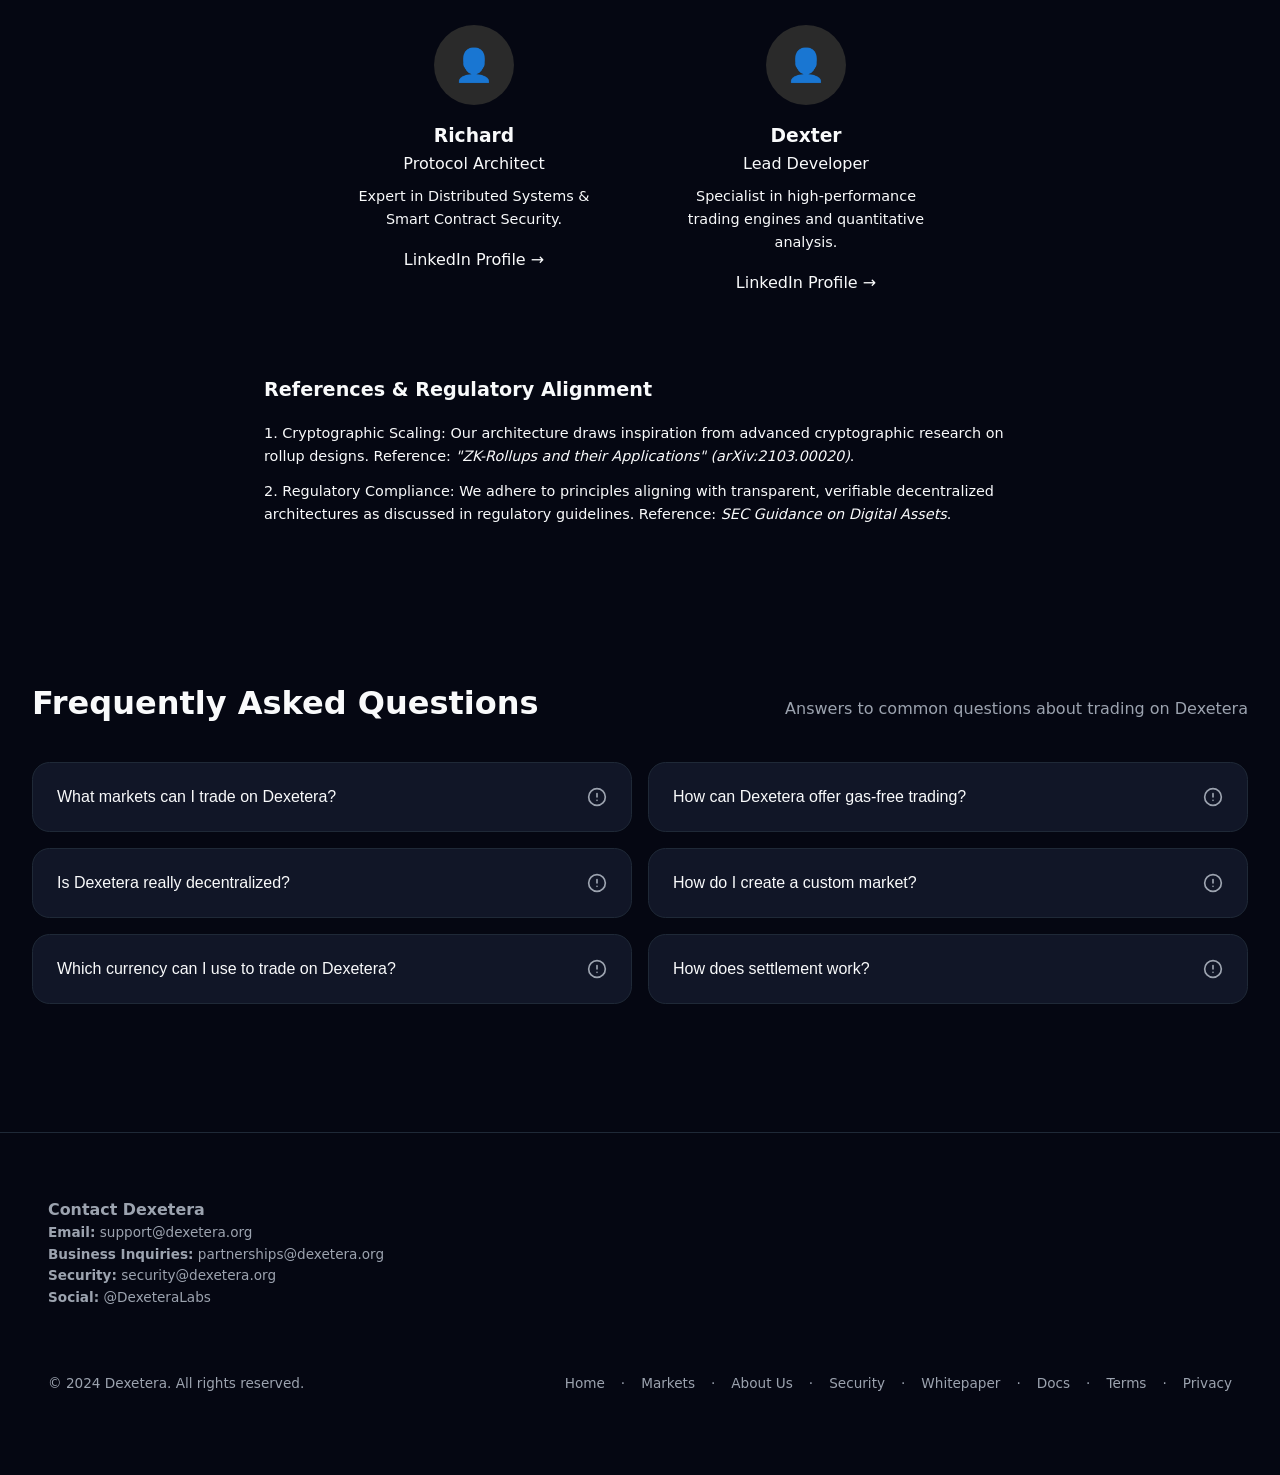
==== commit f4087906: "discord" ====
--- a/index.html
+++ b/index.html
@@ -241,6 +241,7 @@
           <div class="hero-ctas">
             <a href="https://dexetera.org/wl?utm_source=hero" class="btn-primary">Join the waitlist</a>
             <button class="btn-secondary">Explore Markets →</button>
+            <a href="https://discord.gg/Ptme3SfYf" class="btn-discord" target="_blank" rel="noopener noreferrer">Join our Discord →</a>
           </div>
           <div class="hero-meta">
             <span style="display:none">
--- a/styles.css
+++ b/styles.css
@@ -328,6 +328,26 @@
     .btn-secondary:hover {
       border-color: var(--accent);
       color: var(--text);
+    }
+
+    .btn-discord {
+      padding: 0.95rem 1.5rem;
+      border-radius: 999px;
+      border: 1px solid #5865F2;
+      color: #5865F2;
+      background: transparent;
+      font-size: 1rem;
+      cursor: pointer;
+      display: inline-flex;
+      align-items: center;
+      gap: 0.5rem;
+      text-decoration: none;
+      transition: background 0.15s ease, color 0.15s ease;
+    }
+
+    .btn-discord:hover {
+      background: #5865F2;
+      color: #fff;
     }
 
     .hero-meta {
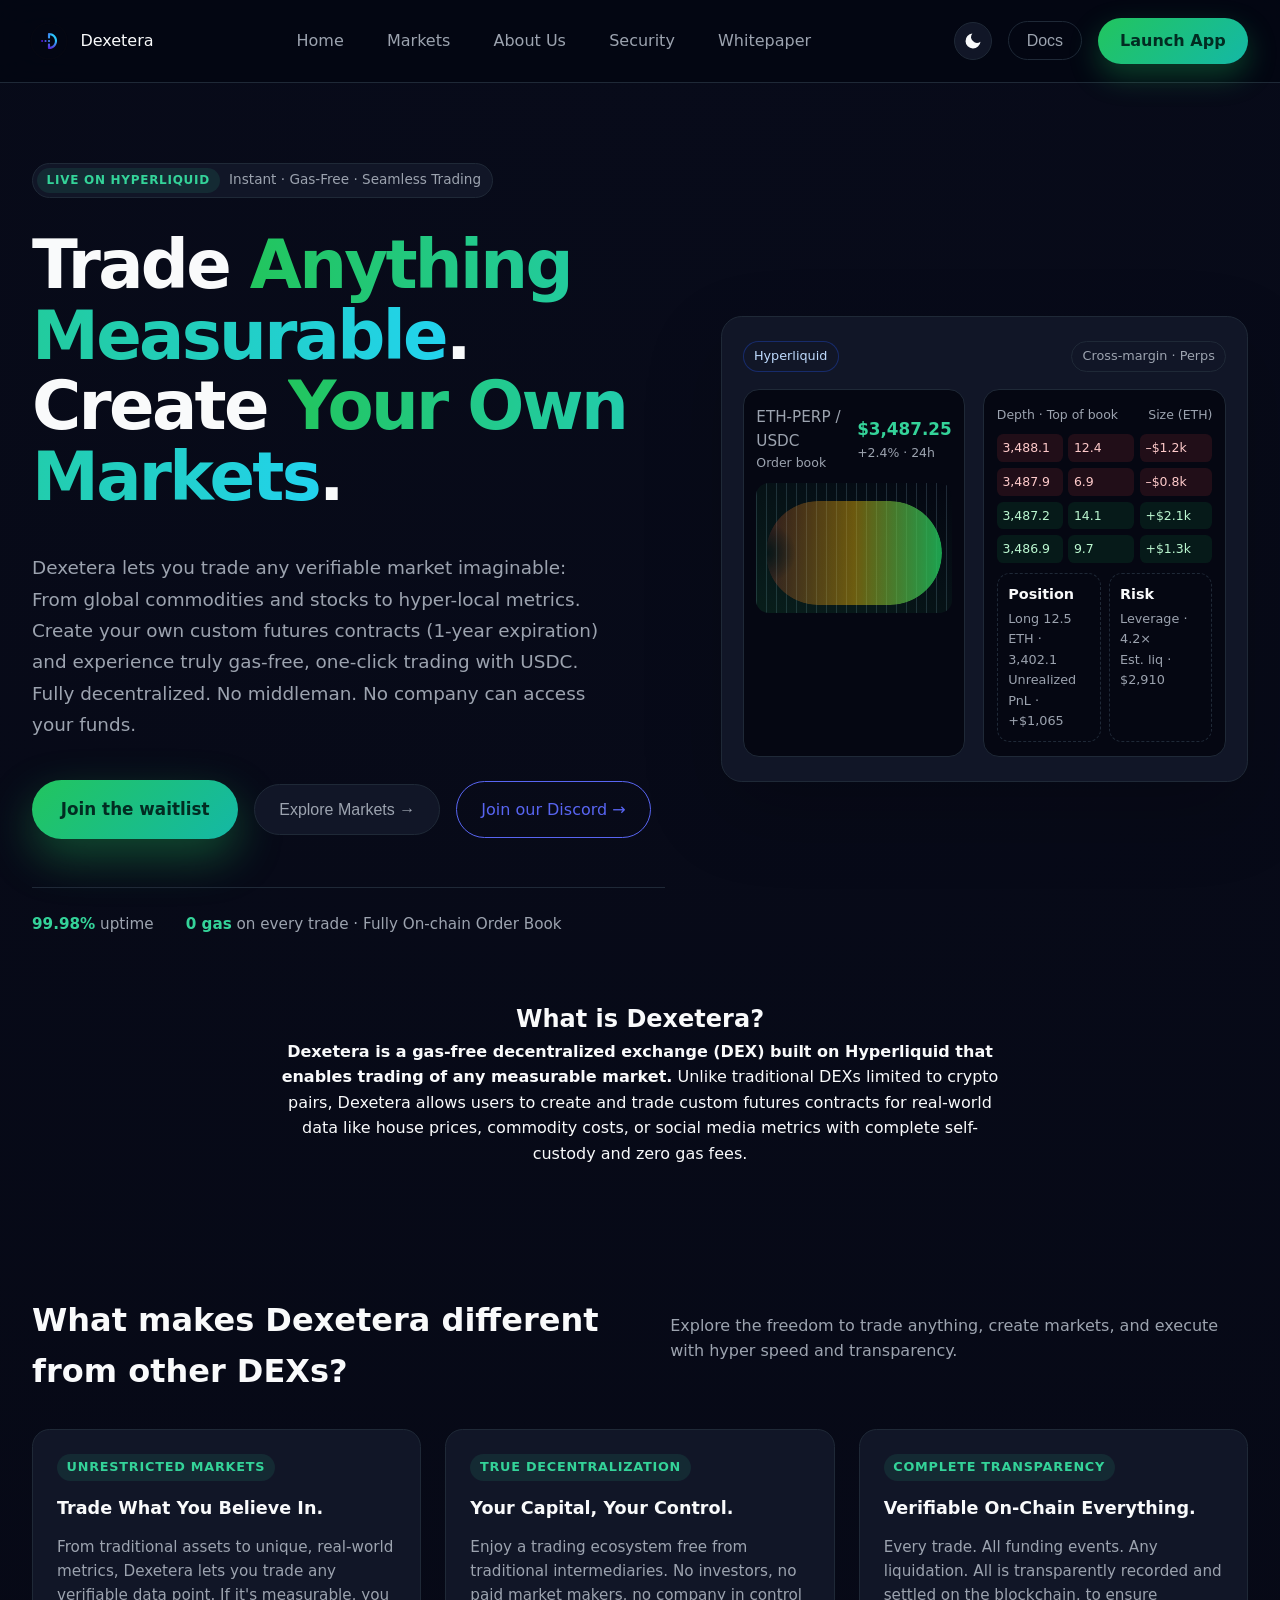
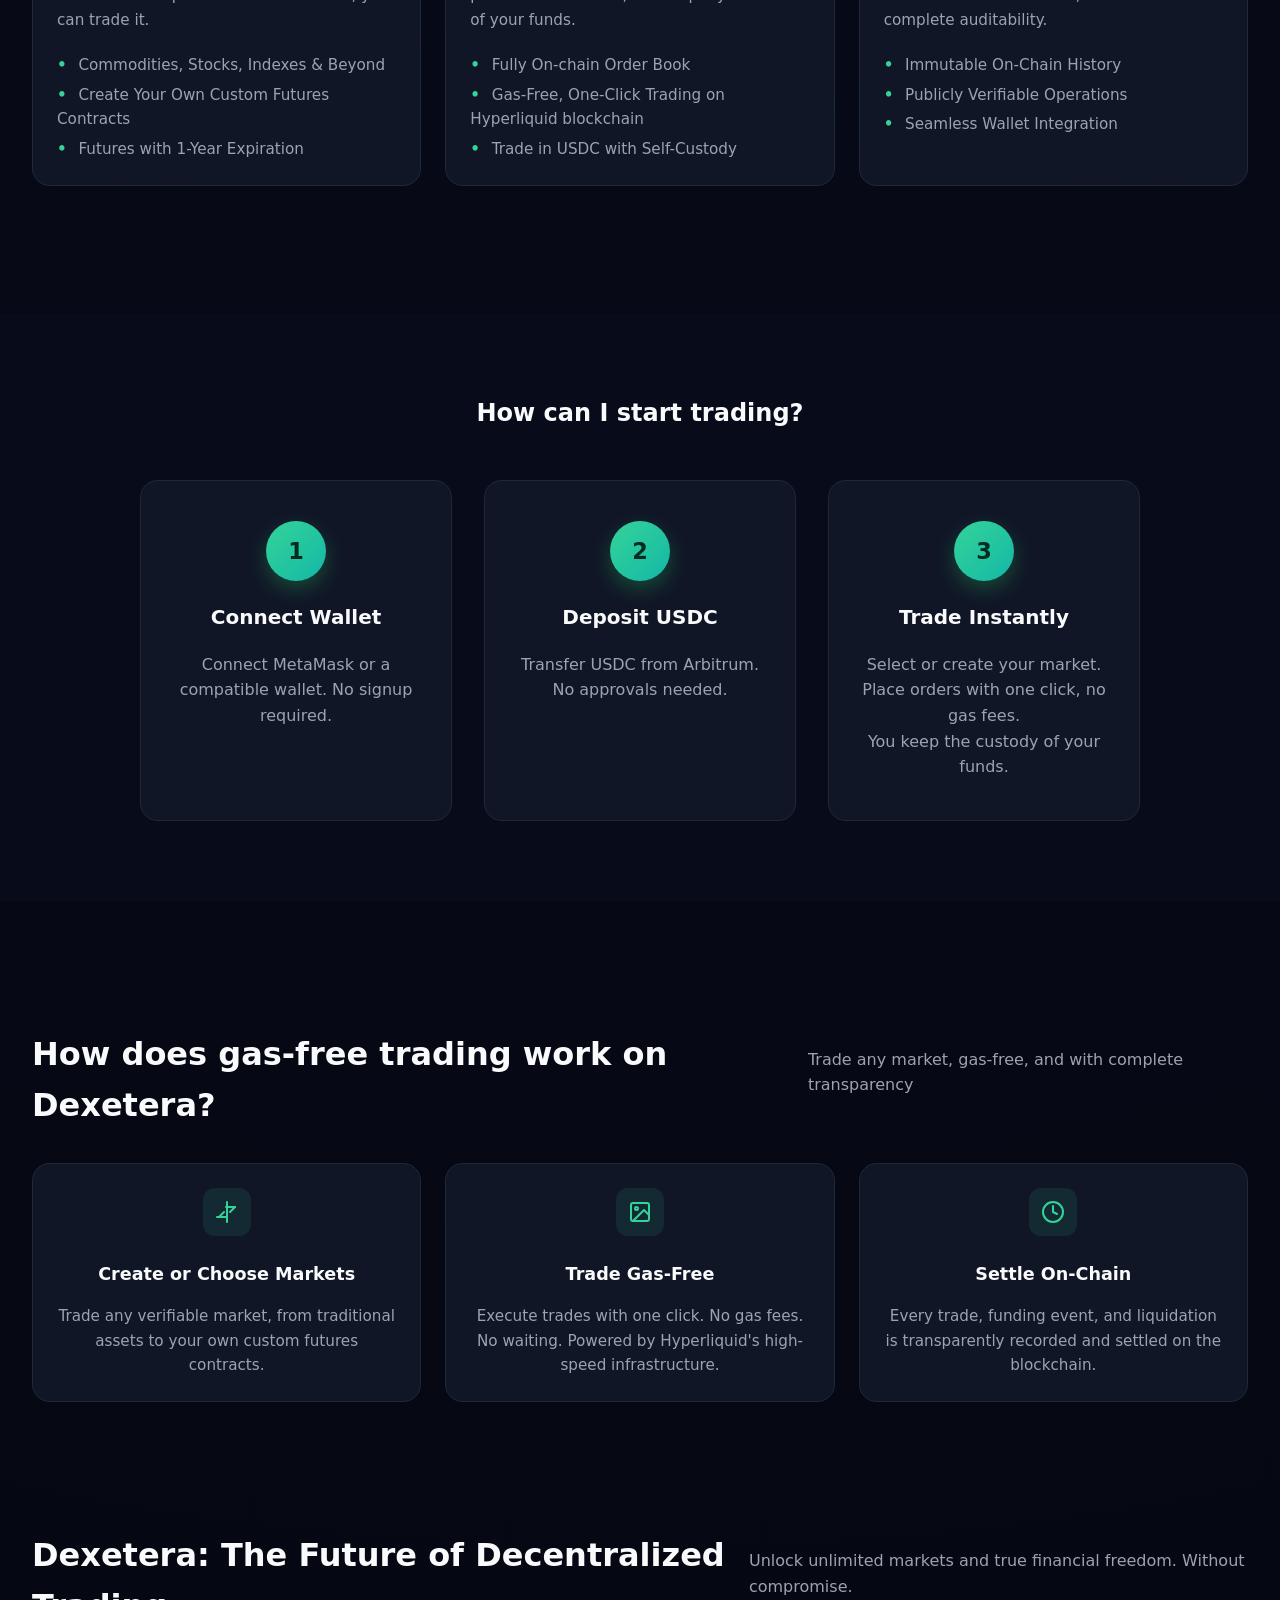
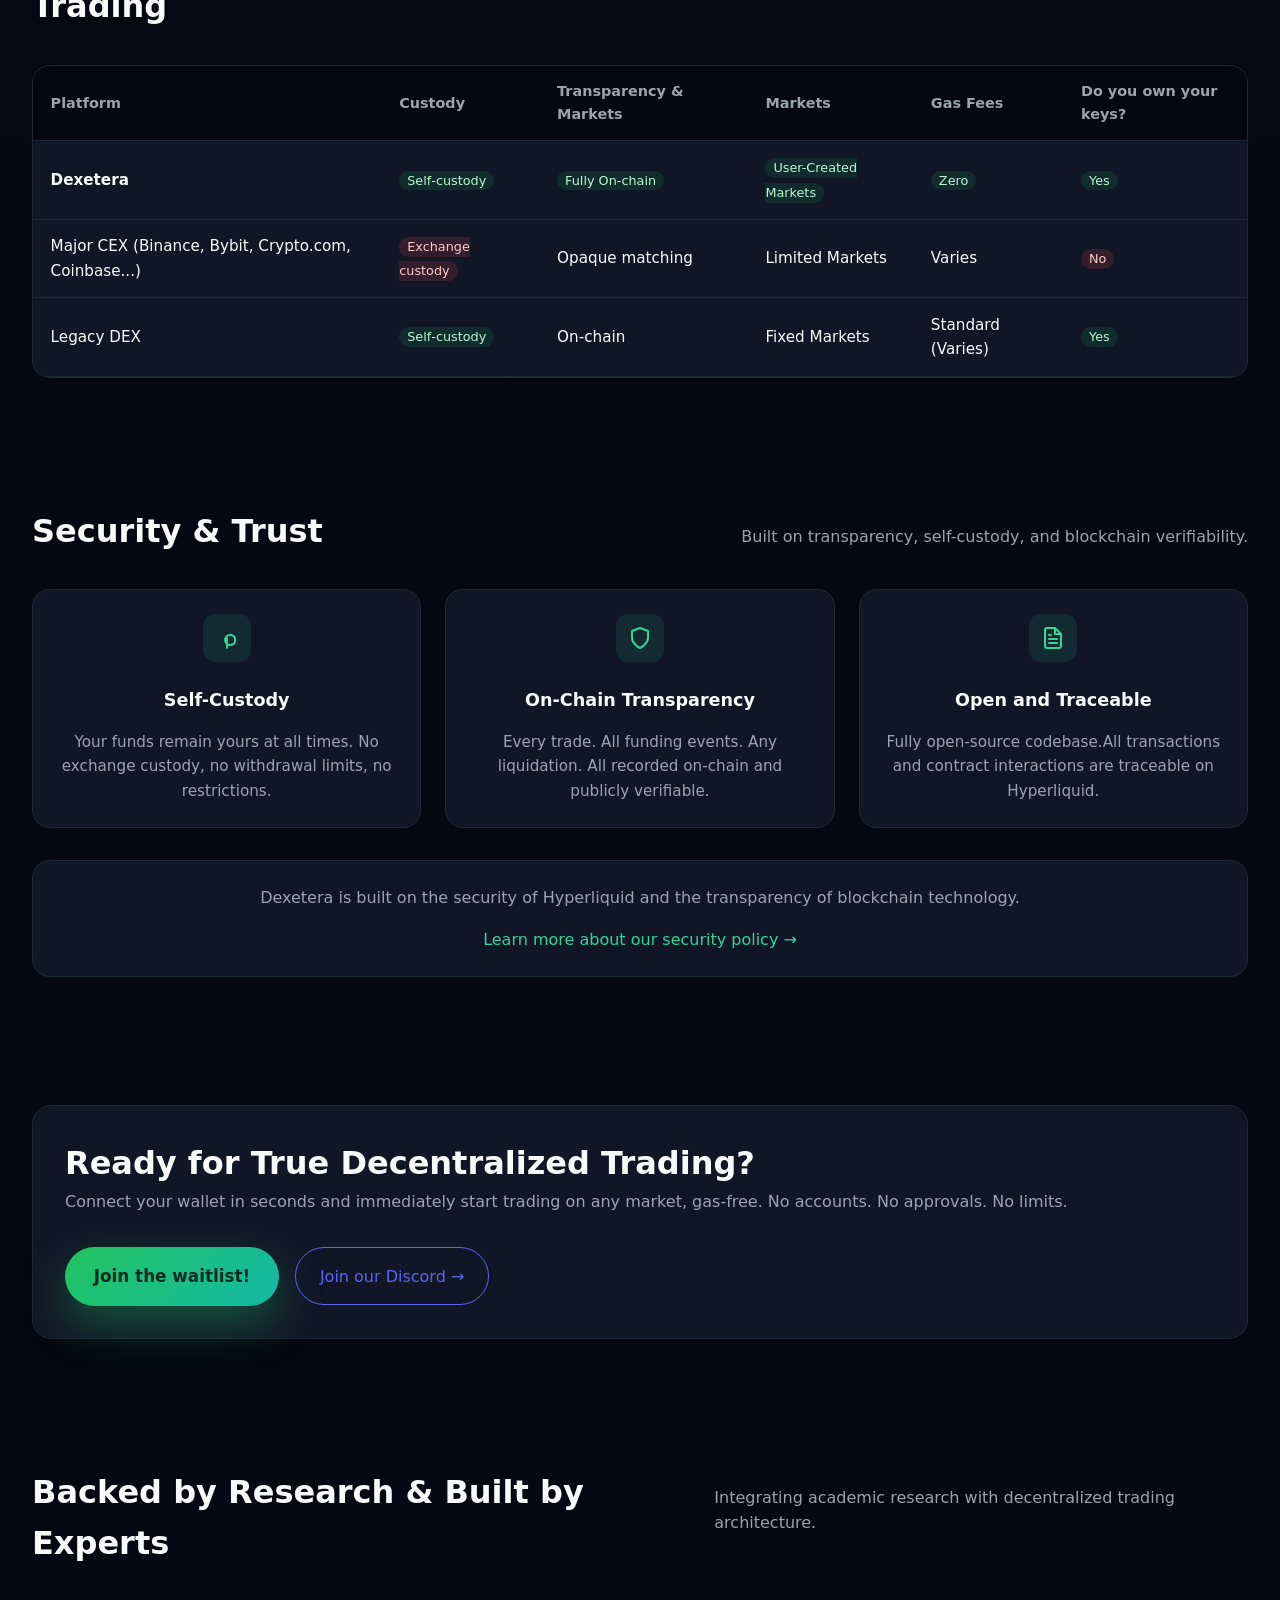
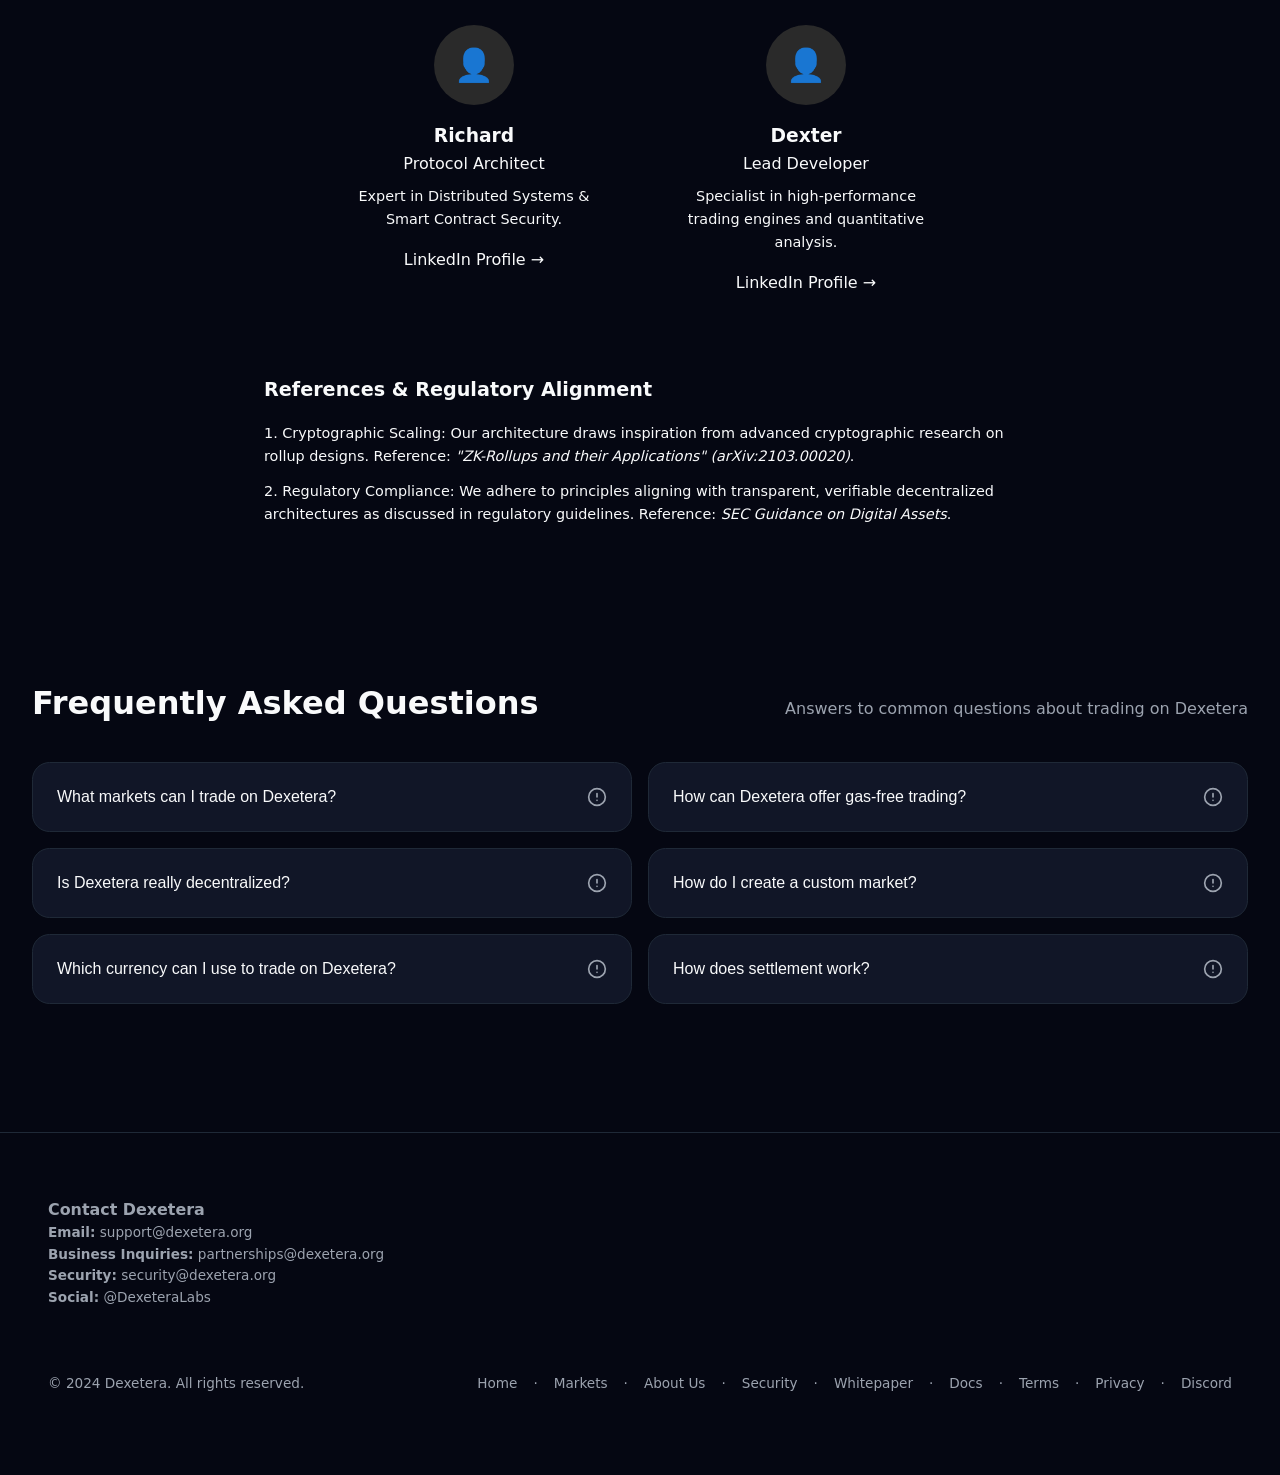
==== commit 71d4b39e: "Add Discord CTA and footer links across all pages Updated hero Discord button URL, replaced non-func" ====
--- a/index.html
+++ b/index.html
@@ -18,14 +18,16 @@
   <meta property="og:type" content="website">
   <meta property="og:url" content="https://dexetera.org/">
   <meta property="og:title" content="Dexetera: Gas-Free DEX on Hyperliquid">
-  <meta property="og:description" content="Trade any measurable market with zero gas fees. Custom futures, complete decentralization, USDC self-custody.">
+  <meta property="og:description"
+    content="Trade any measurable market with zero gas fees. Custom futures, complete decentralization, USDC self-custody.">
   <meta property="og:image" content="https://dexetera.org/og-image.png">
   <meta property="og:site_name" content="Dexetera">
   <!-- Twitter -->
   <meta property="twitter:card" content="summary_large_image">
   <meta property="twitter:url" content="https://dexetera.org/">
   <meta property="twitter:title" content="Dexetera: Gas-Free DEX on Hyperliquid">
-  <meta property="twitter:description" content="Trade any measurable market with zero gas fees. Custom futures, complete decentralization, USDC self-custody.">
+  <meta property="twitter:description"
+    content="Trade any measurable market with zero gas fees. Custom futures, complete decentralization, USDC self-custody.">
   <meta property="twitter:image" content="https://dexetera.org/twitter-image.png">
   <meta property="twitter:site" content="@DexeteraLabs">
   <!-- Mobile -->
@@ -218,7 +220,7 @@
               <line x1="18.36" y1="5.64" x2="19.78" y2="4.22" />
             </svg>
           </button>
-          <a href="https://doc.dexetera.win"><button class="nav-ghost">Docs</button></a>
+          <a href="https://doc.dexetera.org"><button class="nav-ghost">Docs</button></a>
           <a href="https://dexetera.xyz" class="nav-cta" target="_blank" rel="noopener">Launch App</a>
         </div>
       </div>
@@ -241,7 +243,7 @@
           <div class="hero-ctas">
             <a href="https://dexetera.org/wl?utm_source=hero" class="btn-primary">Join the waitlist</a>
             <button class="btn-secondary">Explore Markets →</button>
-            <a href="https://discord.gg/Ptme3SfYf" class="btn-discord" target="_blank" rel="noopener noreferrer">Join our Discord →</a>
+            <a href="https://discord.gg/ntVTBwhTd" class="btn-discord" target="_blank" rel="noopener noreferrer">Join our Discord →</a>
           </div>
           <div class="hero-meta">
             <span style="display:none">
@@ -319,7 +321,10 @@
 
       <section class="section hero-definition" style="text-align: center; max-width: 800px; margin: 0 auto;">
         <h1>What is Dexetera?</h1>
-        <p><strong>Dexetera is a gas-free decentralized exchange (DEX) built on Hyperliquid that enables trading of any measurable market.</strong> Unlike traditional DEXs limited to crypto pairs, Dexetera allows users to create and trade custom futures contracts for real-world data like house prices, commodity costs, or social media metrics with complete self-custody and zero gas fees.</p>
+        <p><strong>Dexetera is a gas-free decentralized exchange (DEX) built on Hyperliquid that enables trading of any
+            measurable market.</strong> Unlike traditional DEXs limited to crypto pairs, Dexetera allows users to create
+          and trade custom futures contracts for real-world data like house prices, commodity costs, or social media
+          metrics with complete self-custody and zero gas fees.</p>
       </section>
 
       <!-- VALUE PROPS -->
@@ -640,7 +645,7 @@
           </div>
           <div class="hero-ctas">
             <a href="https://dexetera.org/wl?utm_source=footer" class="btn-primary">Join the waitlist!</a>
-            <button class="btn-secondary">Join the Community →</button>
+            <a href="https://discord.gg/ntVTBwhTd" class="btn-discord" target="_blank" rel="noopener noreferrer">Join our Discord →</a>
           </div>
         </div>
       </section>
@@ -818,13 +823,18 @@
             <p><strong>Email:</strong> support@dexetera.org</p>
             <p><strong>Business Inquiries:</strong> partnerships@dexetera.org</p>
             <p><strong>Security:</strong> security@dexetera.org</p>
-            <p><strong>Social:</strong> <a href="https://twitter.com/Dexetera" style="color: var(--primary);">@DexeteraLabs</a></p>
-          </div>
-        </div>
-        <div style="display:flex;justify-content:space-between;gap:1.5rem;flex-wrap:wrap; border-top: 1px solid var(--border-color); padding-top: 2rem;">
+            <p><strong>Social:</strong> <a href="https://twitter.com/Dexetera"
+                style="color: var(--primary);">@DexeteraLabs</a></p>
+          </div>
+        </div>
+        <div
+          style="display:flex;justify-content:space-between;gap:1.5rem;flex-wrap:wrap; border-top: 1px solid var(--border-color); padding-top: 2rem;">
           <span style="color: var(--muted);">© 2024 Dexetera. All rights reserved.</span>
           <span style="color: var(--muted); display:flex; gap: 1rem; flex-wrap: wrap;">
-             <a href="index.html">Home</a> · <a href="markets.html">Markets</a> · <a href="about.html">About Us</a> · <a href="security.html">Security</a> · <a href="whitepaper.html">Whitepaper</a> · <a href="https://doc.dexetera.win">Docs</a> · <a href="dexetera-tos.html">Terms</a> · <a href="dexetera-privacy.html">Privacy</a>
+            <a href="index.html">Home</a> · <a href="markets.html">Markets</a> · <a href="about.html">About Us</a> · <a
+              href="security.html">Security</a> · <a href="whitepaper.html">Whitepaper</a> · <a
+              href="https://doc.dexetera.org">Docs</a> · <a href="dexetera-tos.html">Terms</a> · <a
+              href="dexetera-privacy.html">Privacy</a> · <a href="https://discord.gg/ntVTBwhTd" target="_blank" rel="noopener">Discord</a>
           </span>
         </div>
       </div>
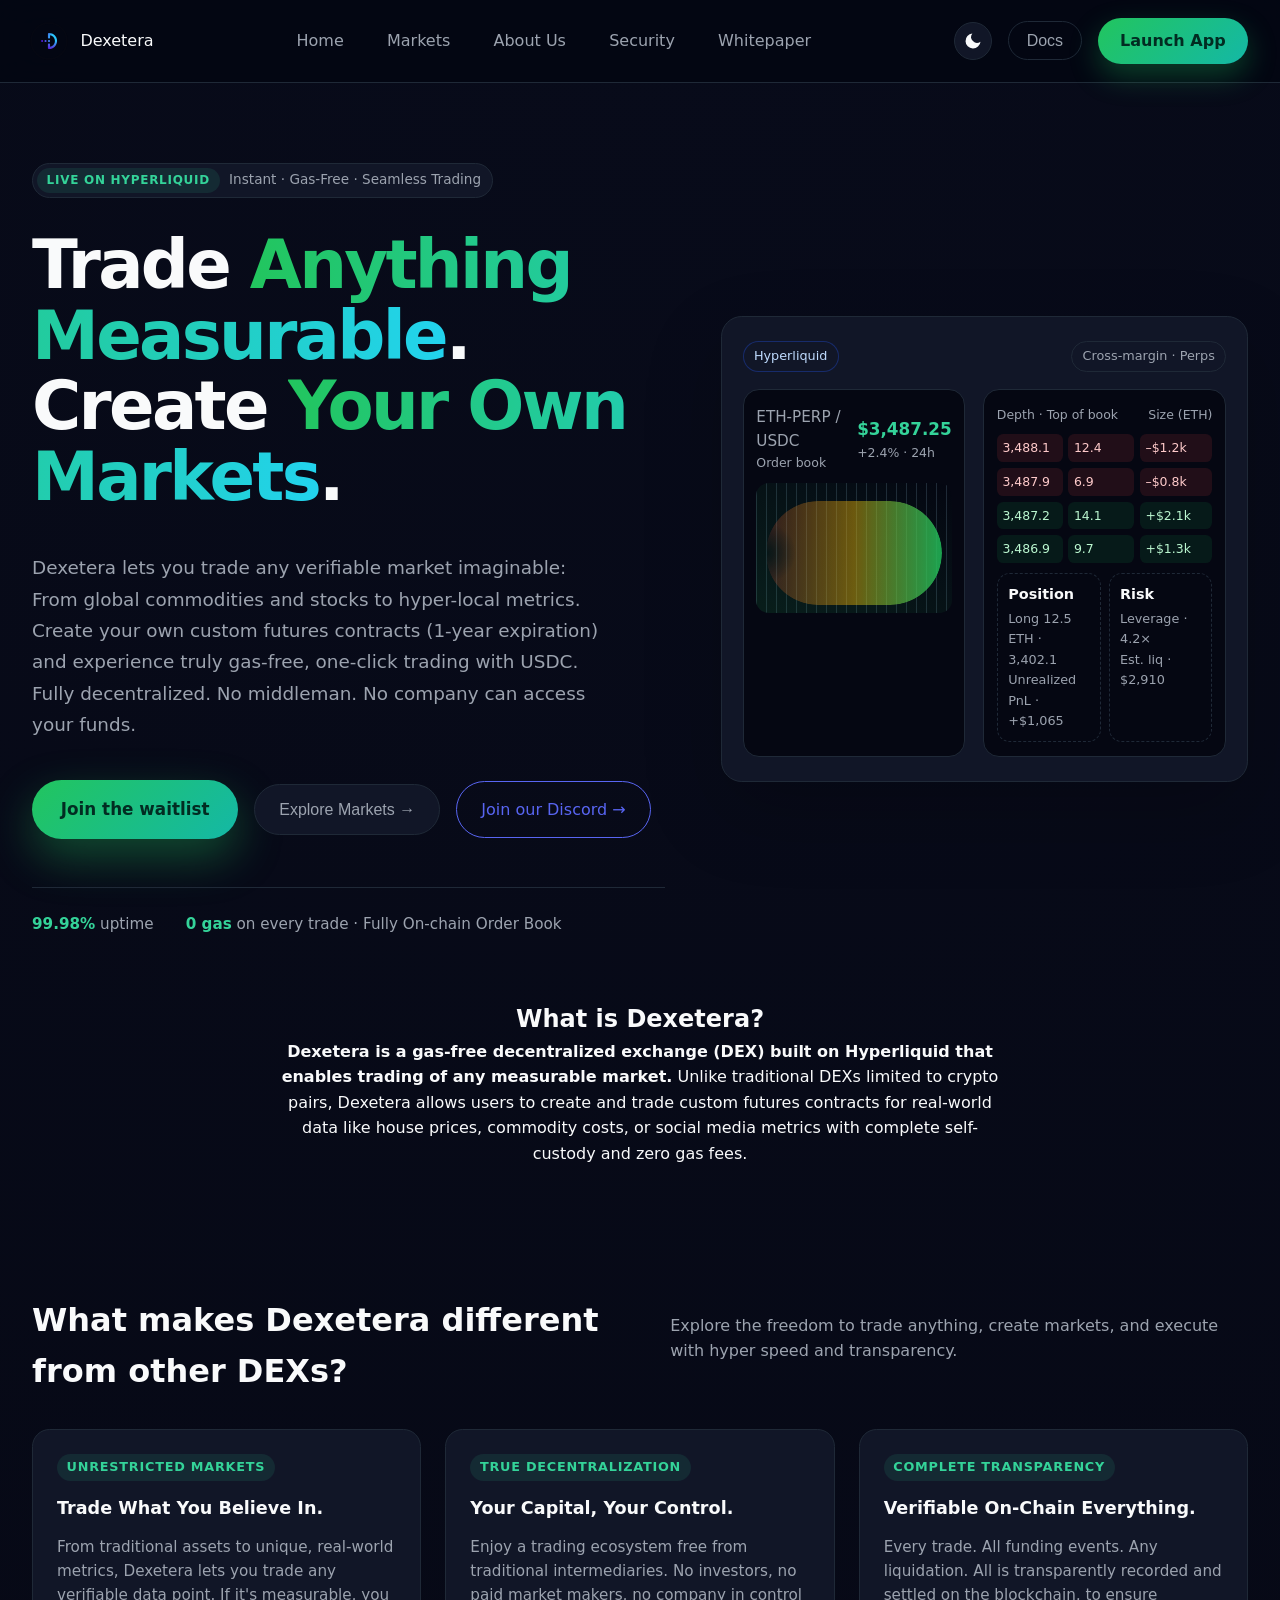
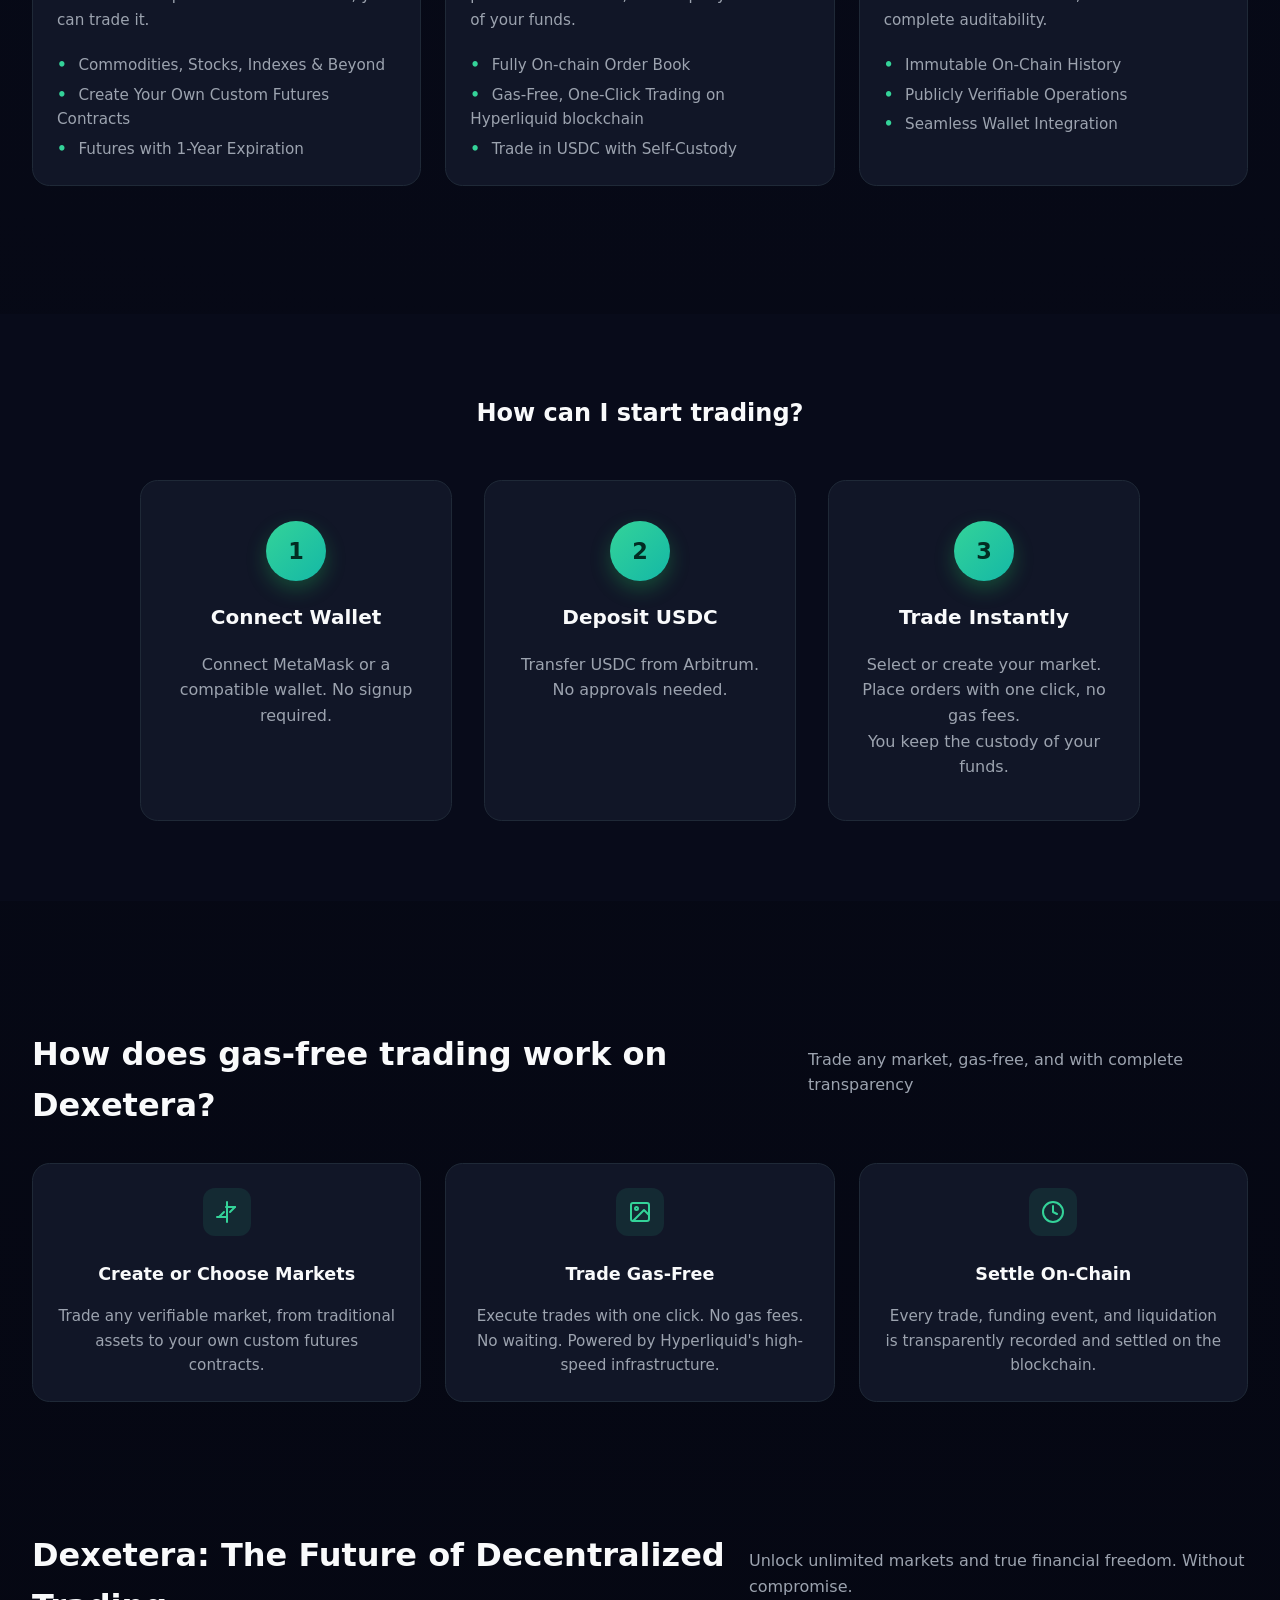
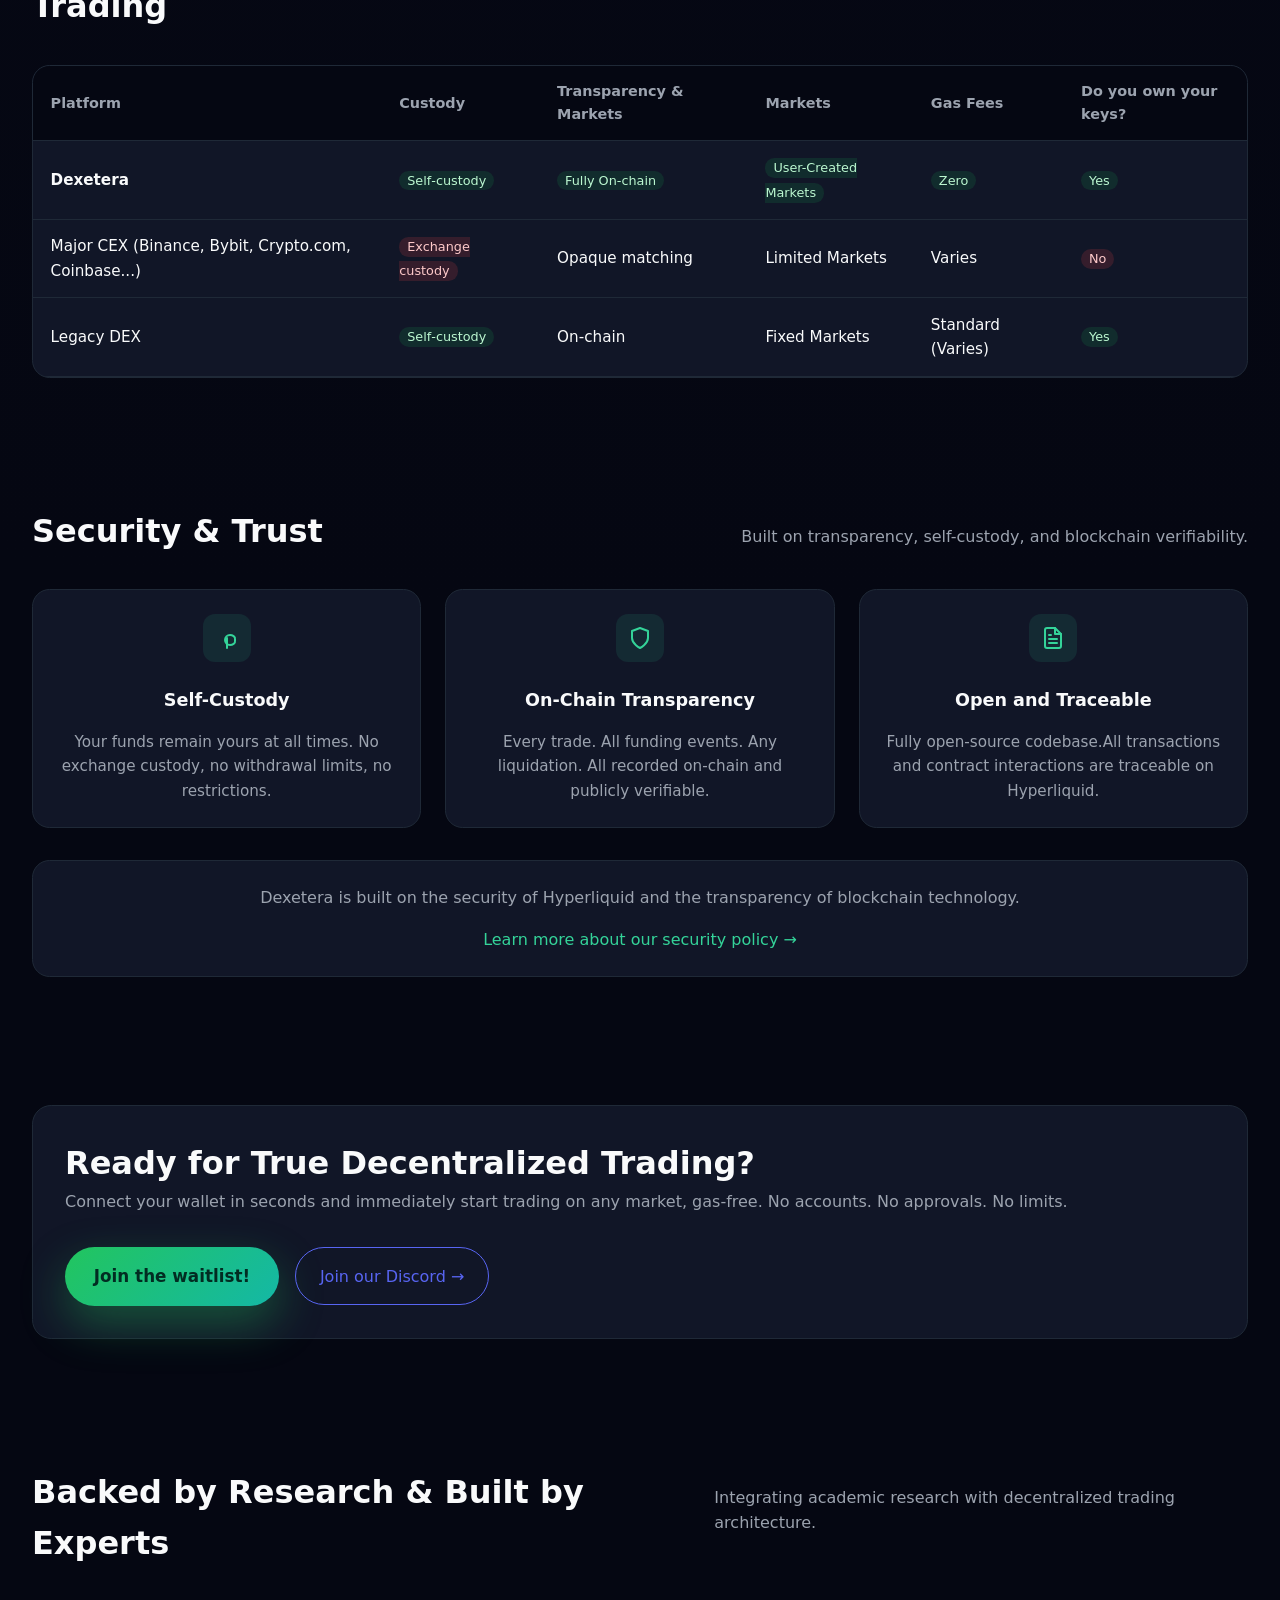
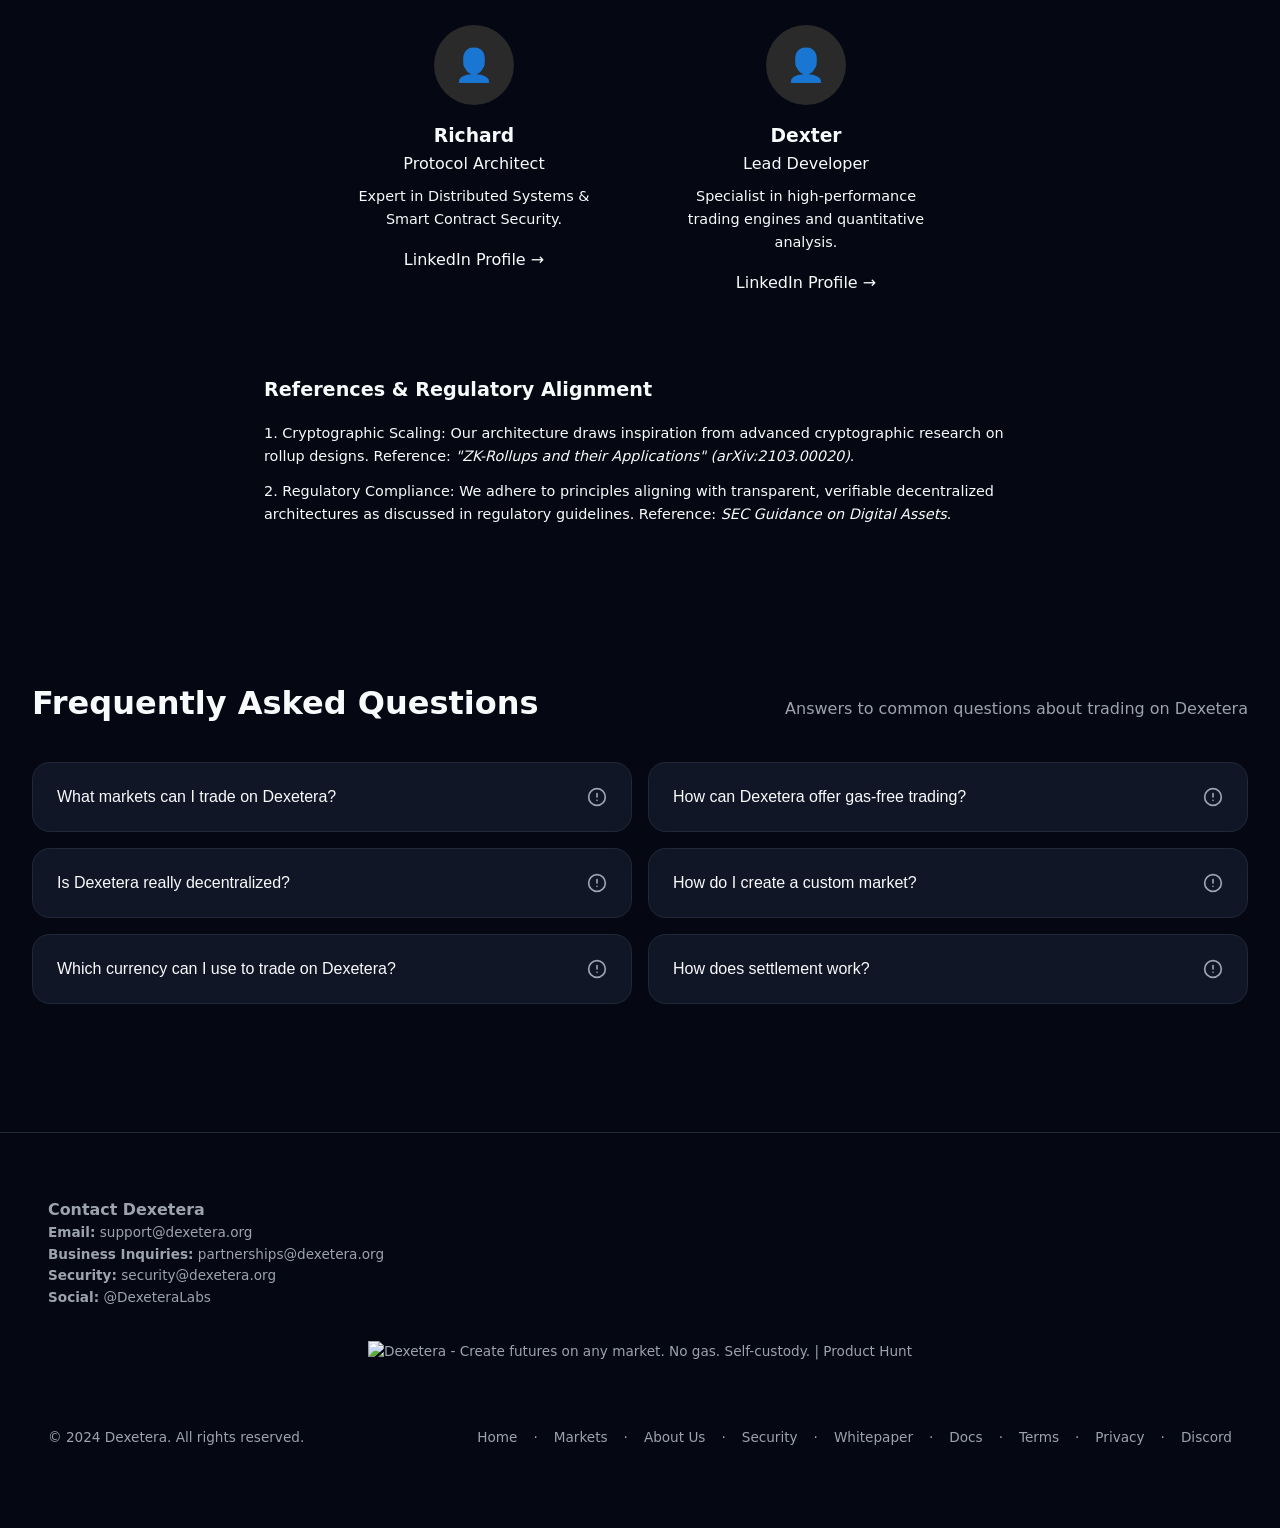
==== commit 23a20d0d: "add producthunt badge" ====
--- a/index.html
+++ b/index.html
@@ -2,6 +2,14 @@
 <html lang="en">
 
 <head>
+  <!-- Google tag (gtag.js) -->
+  <script async src="https://www.googletagmanager.com/gtag/js?id=AW-18108456524"></script>
+  <script>
+    window.dataLayer = window.dataLayer || [];
+    function gtag(){dataLayer.push(arguments);}
+    gtag('js', new Date());
+    gtag('config', 'AW-18108456524');
+  </script>
   <meta charset="UTF-8" />
   <title>Dexetera: Gas-Free DEX on Hyperliquid | Trade Custom Futures</title>
   <meta name="title" content="Dexetera: Gas-Free DEX on Hyperliquid | Trade Custom Futures">
@@ -241,7 +249,7 @@
             one-click trading with USDC. Fully decentralized. No middleman. No company can access your funds.
           </p>
           <div class="hero-ctas">
-            <a href="https://dexetera.org/wl?utm_source=hero" class="btn-primary">Join the waitlist</a>
+            <a href="/dexetera-waitlist/?utm_source=hero" class="btn-primary">Join the waitlist</a>
             <button class="btn-secondary">Explore Markets →</button>
             <a href="https://discord.gg/ntVTBwhTd" class="btn-discord" target="_blank" rel="noopener noreferrer">Join our Discord →</a>
           </div>
@@ -644,7 +652,7 @@
             </p>
           </div>
           <div class="hero-ctas">
-            <a href="https://dexetera.org/wl?utm_source=footer" class="btn-primary">Join the waitlist!</a>
+            <a href="/dexetera-waitlist/?utm_source=footer" class="btn-primary">Join the waitlist!</a>
             <a href="https://discord.gg/ntVTBwhTd" class="btn-discord" target="_blank" rel="noopener noreferrer">Join our Discord →</a>
           </div>
         </div>
@@ -827,6 +835,11 @@
                 style="color: var(--primary);">@DexeteraLabs</a></p>
           </div>
         </div>
+        <div style="display:flex; justify-content:center; margin-bottom: 2rem;">
+          <a href="https://www.producthunt.com/products/dexetera?embed=true&utm_source=badge-featured&utm_medium=badge&utm_campaign=badge-dexetera" target="_blank" rel="noopener noreferrer">
+            <img alt="Dexetera - Create futures on any market. No gas. Self-custody. | Product Hunt" width="250" height="54" src="https://api.producthunt.com/widgets/embed-image/v1/featured.svg?post_id=1129996&theme=light&t=1776930862118">
+          </a>
+        </div>
         <div
           style="display:flex;justify-content:space-between;gap:1.5rem;flex-wrap:wrap; border-top: 1px solid var(--border-color); padding-top: 2rem;">
           <span style="color: var(--muted);">© 2024 Dexetera. All rights reserved.</span>
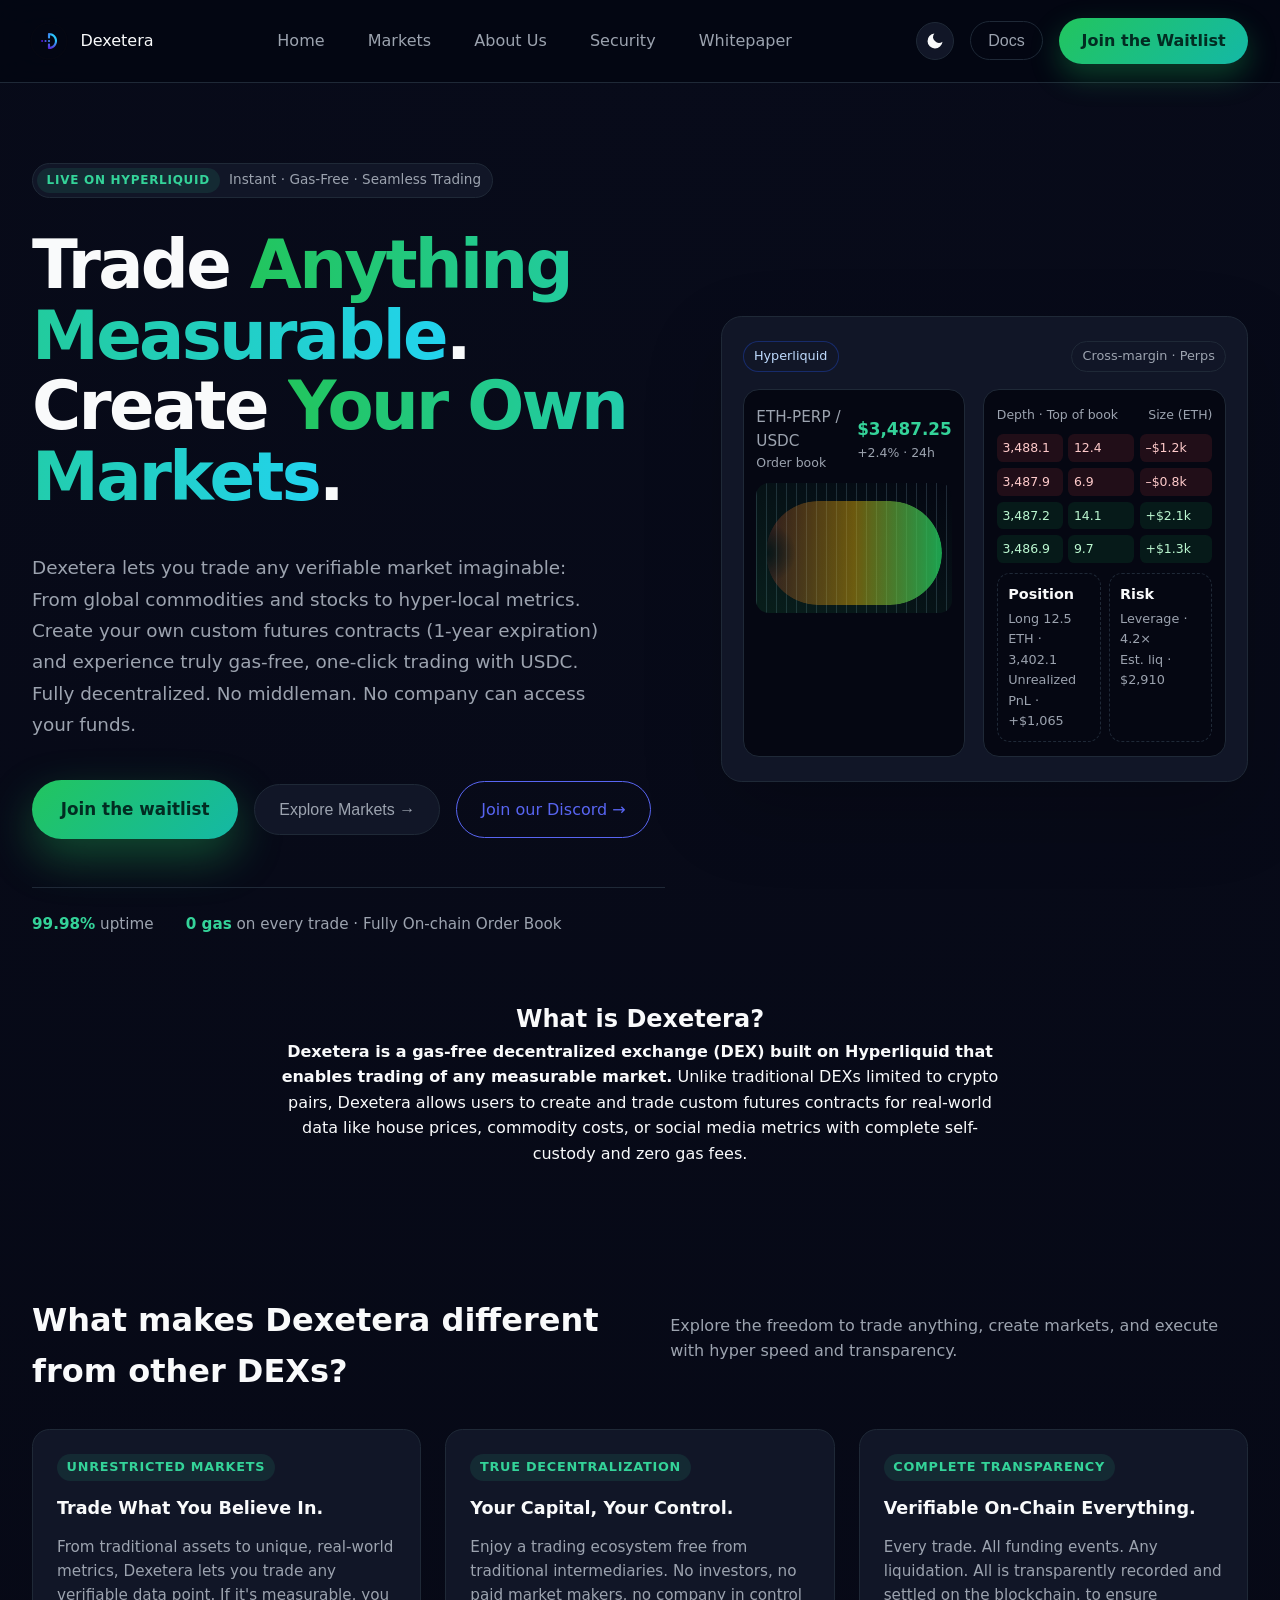
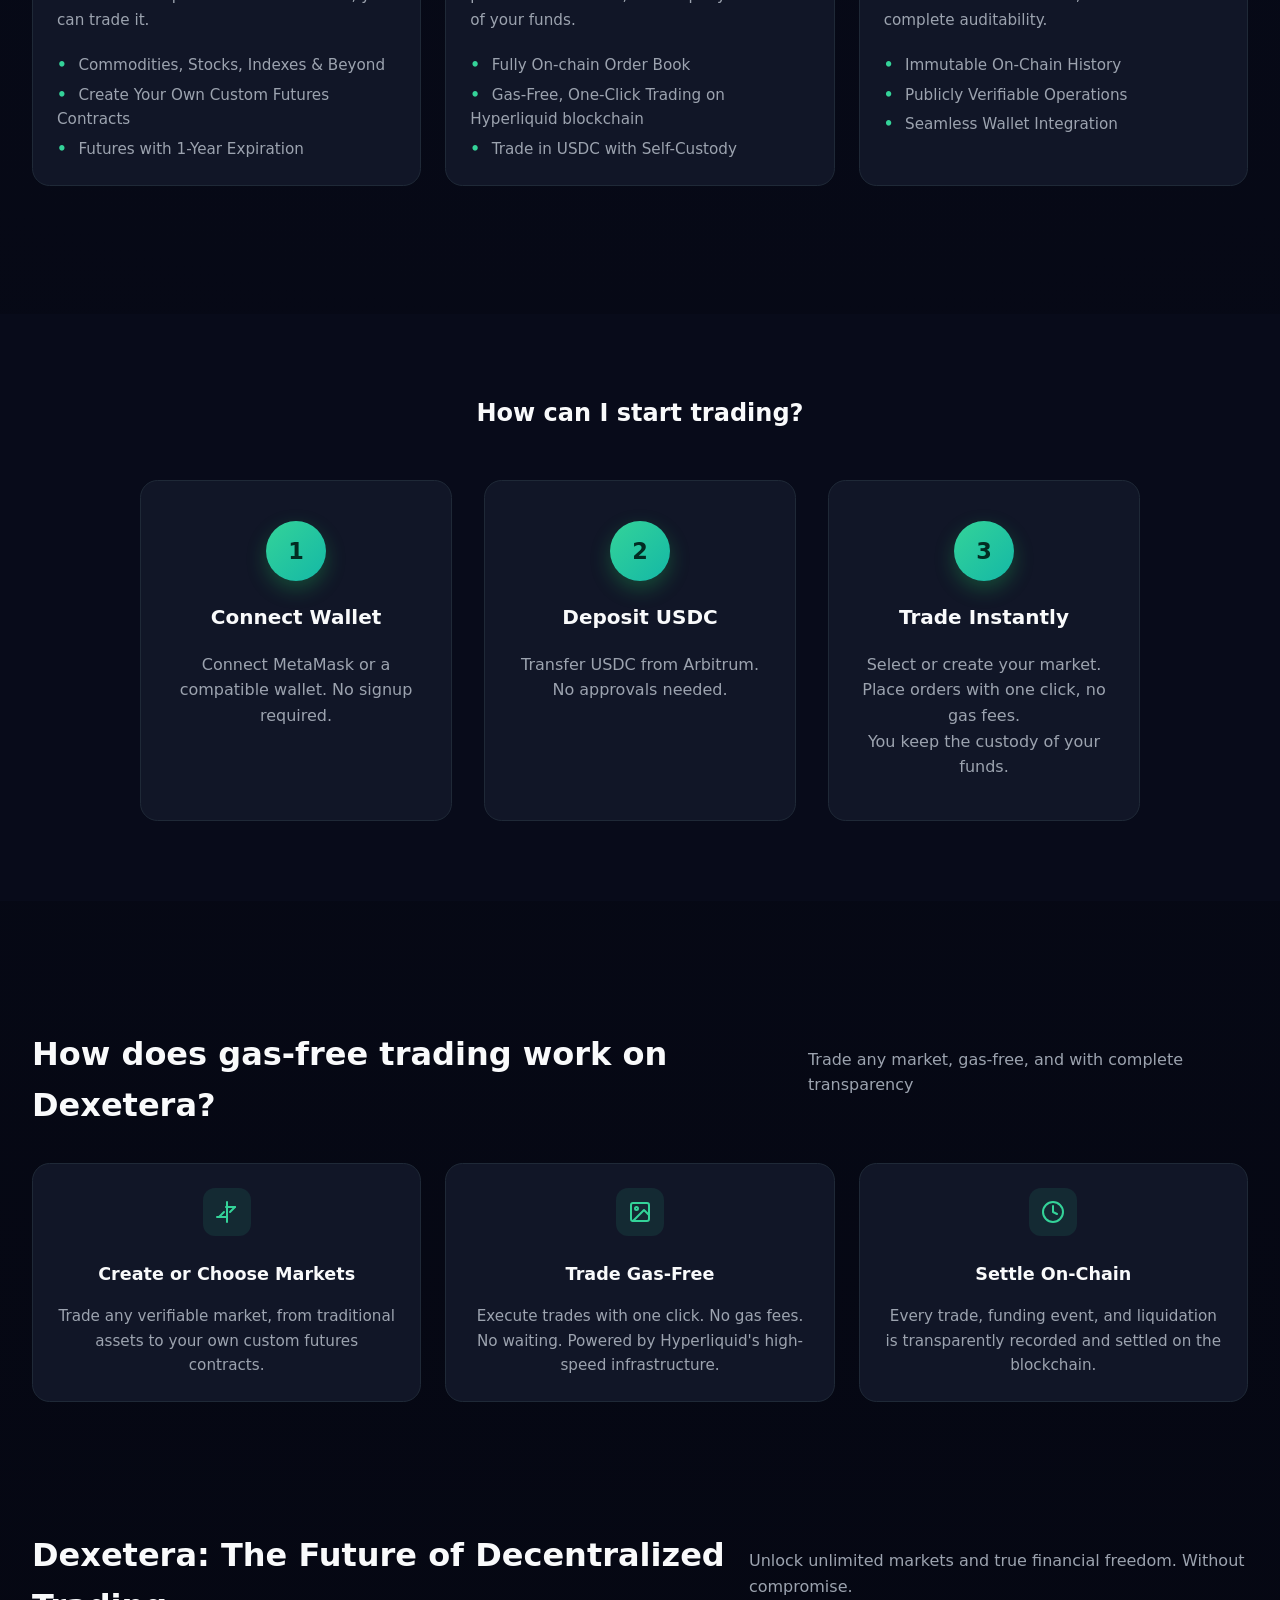
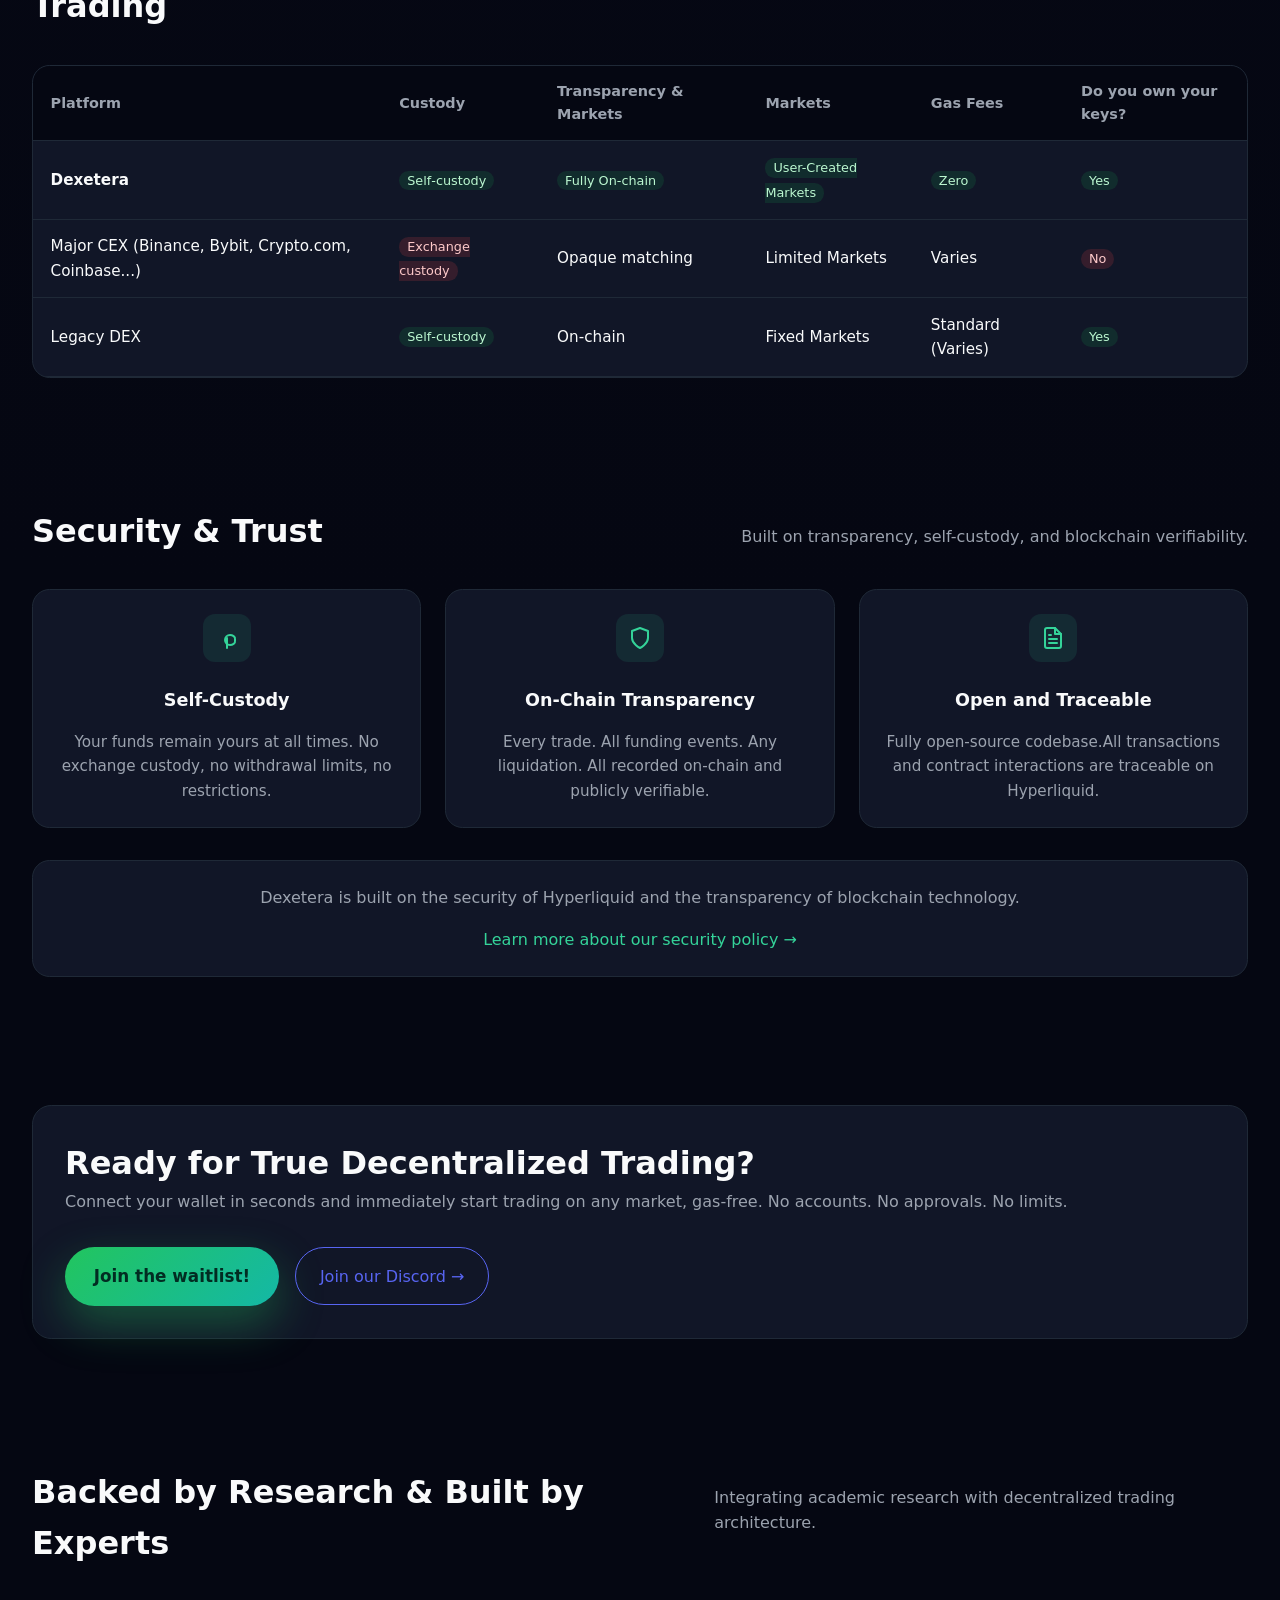
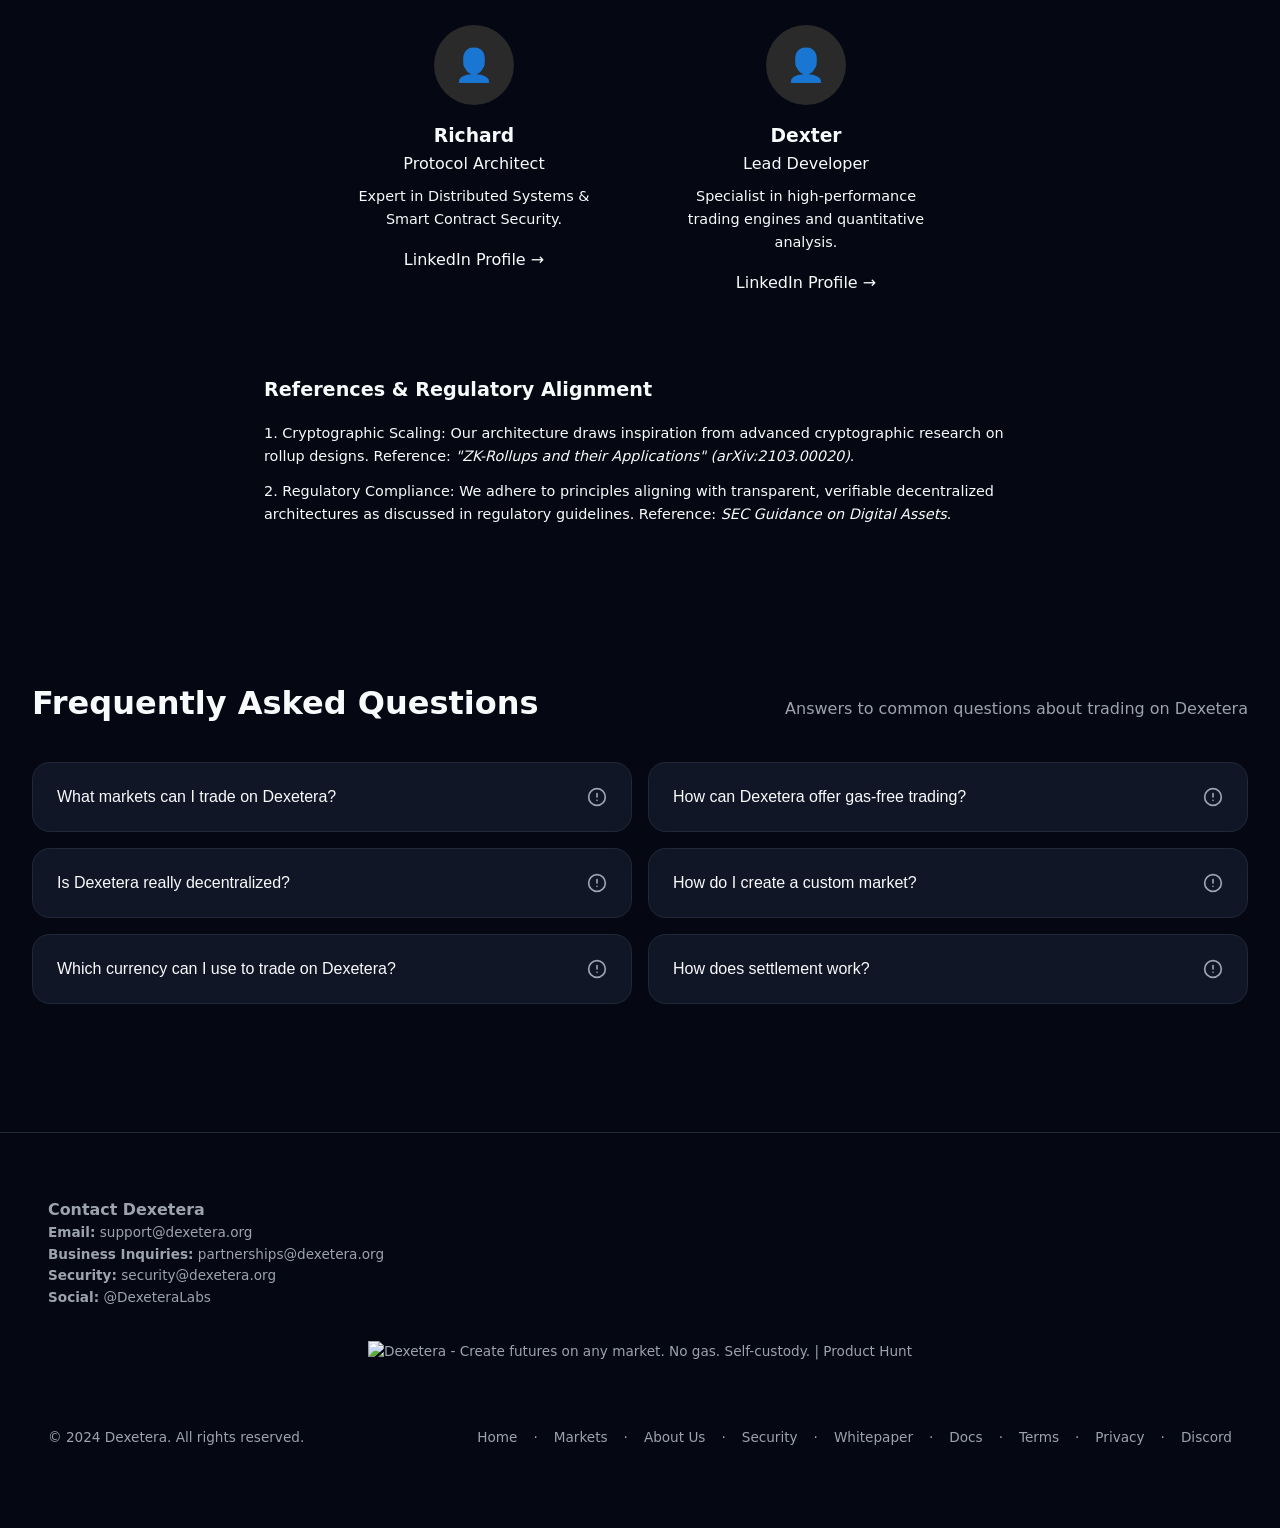
==== commit 8d8e783f: "app page" ====
--- a/index.html
+++ b/index.html
@@ -229,7 +229,7 @@
             </svg>
           </button>
           <a href="https://doc.dexetera.org"><button class="nav-ghost">Docs</button></a>
-          <a href="https://dexetera.xyz" class="nav-cta" target="_blank" rel="noopener">Launch App</a>
+          <a href="https://dexetera.org/dexetera-waitlist/" class="nav-cta" target="_blank" rel="noopener">Join the Waitlist</a>
         </div>
       </div>
     </header>
@@ -459,7 +459,7 @@
               <div class="market-price">$63,245.12</div>
               <div class="market-change up">+3.2%</div>
             </div>
-            <a class="market-action" href="https://dexetera.xyz">Launch App</a>
+            <a class="market-action" href="https://dexetera.org/dexetera-waitlist/">Join the Waitlist</a>
           </article>
           <article class="market-card">
             <div class="market-info">
@@ -467,7 +467,7 @@
               <div class="market-price">$3,487.25</div>
               <div class="market-change up">+2.4%</div>
             </div>
-            <a class="market-action" href="https://dexetera.xyz">Launch App</a>
+            <a class="market-action" href="https://dexetera.org/dexetera-waitlist/">Join the Waitlist</a>
           </article>
           <article class="market-card">
             <div class="market-info">
@@ -475,7 +475,7 @@
               <div class="market-price">$142.89</div>
               <div class="market-change down">-1.8%</div>
             </div>
-            <a class="market-action" href="https://dexetera.xyz">Launch App</a>
+            <a class="market-action" href="https://dexetera.org/dexetera-waitlist/">Join the Waitlist</a>
           </article>
           <article class="market-card">
             <div class="market-info">
@@ -483,7 +483,7 @@
               <div class="market-price">$2,389.45</div>
               <div class="market-change up">+0.9%</div>
             </div>
-            <a class="market-action" href="https://dexetera.xyz">Launch App</a>
+            <a class="market-action" href="https://dexetera.org/dexetera-waitlist/">Join the Waitlist</a>
           </article>
         </div>
       </section> -->
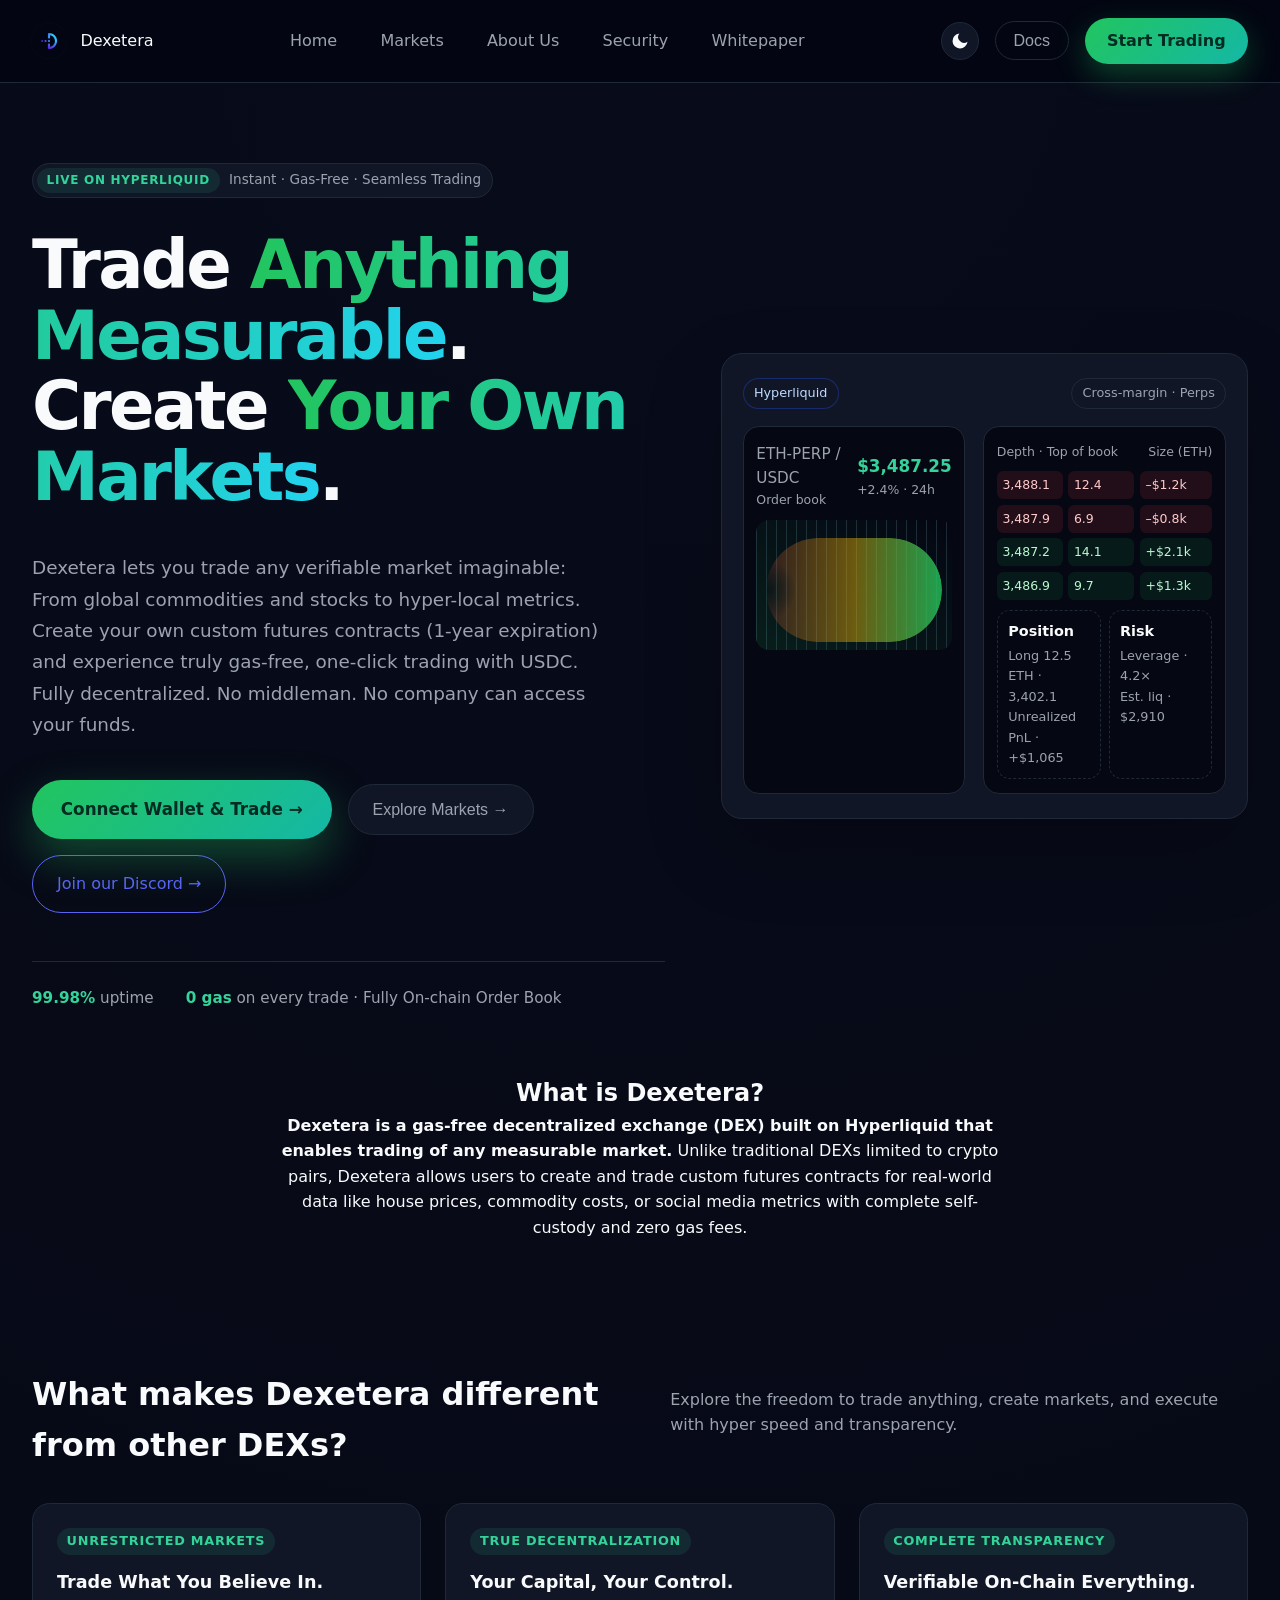
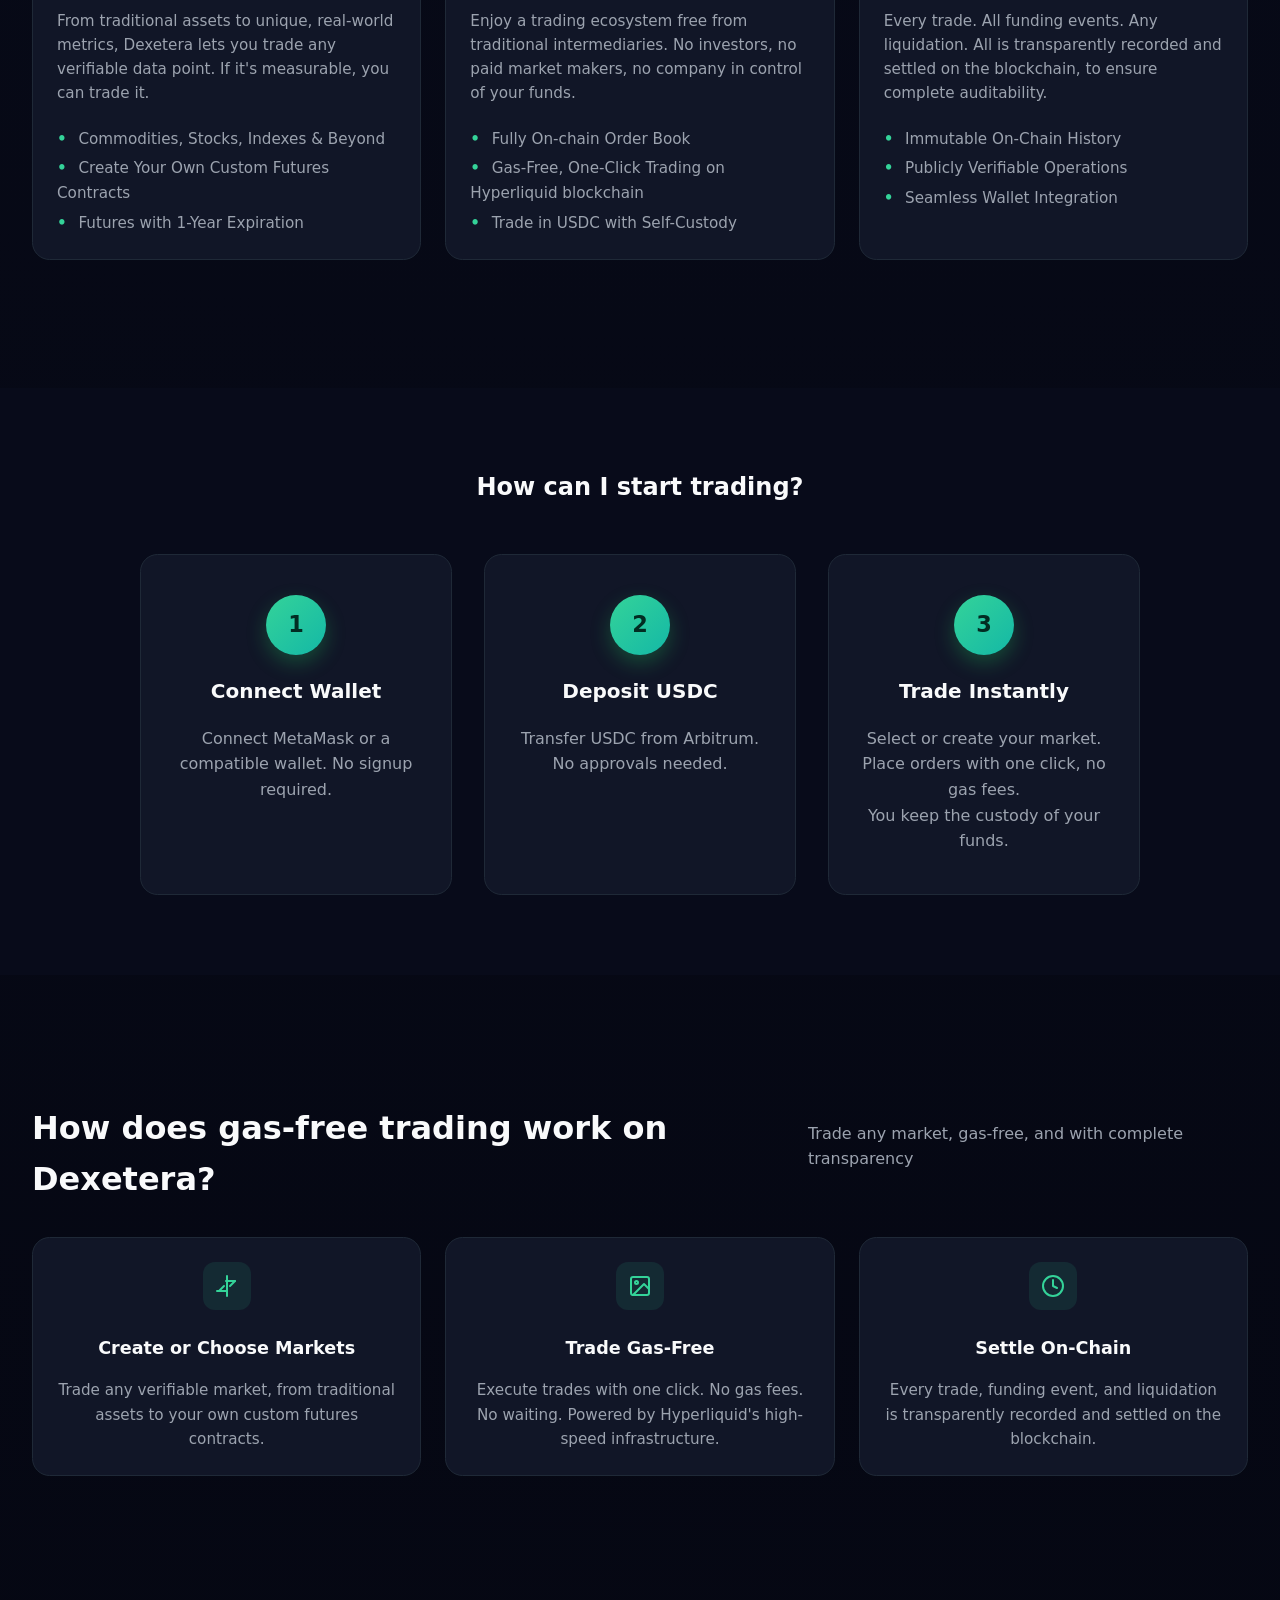
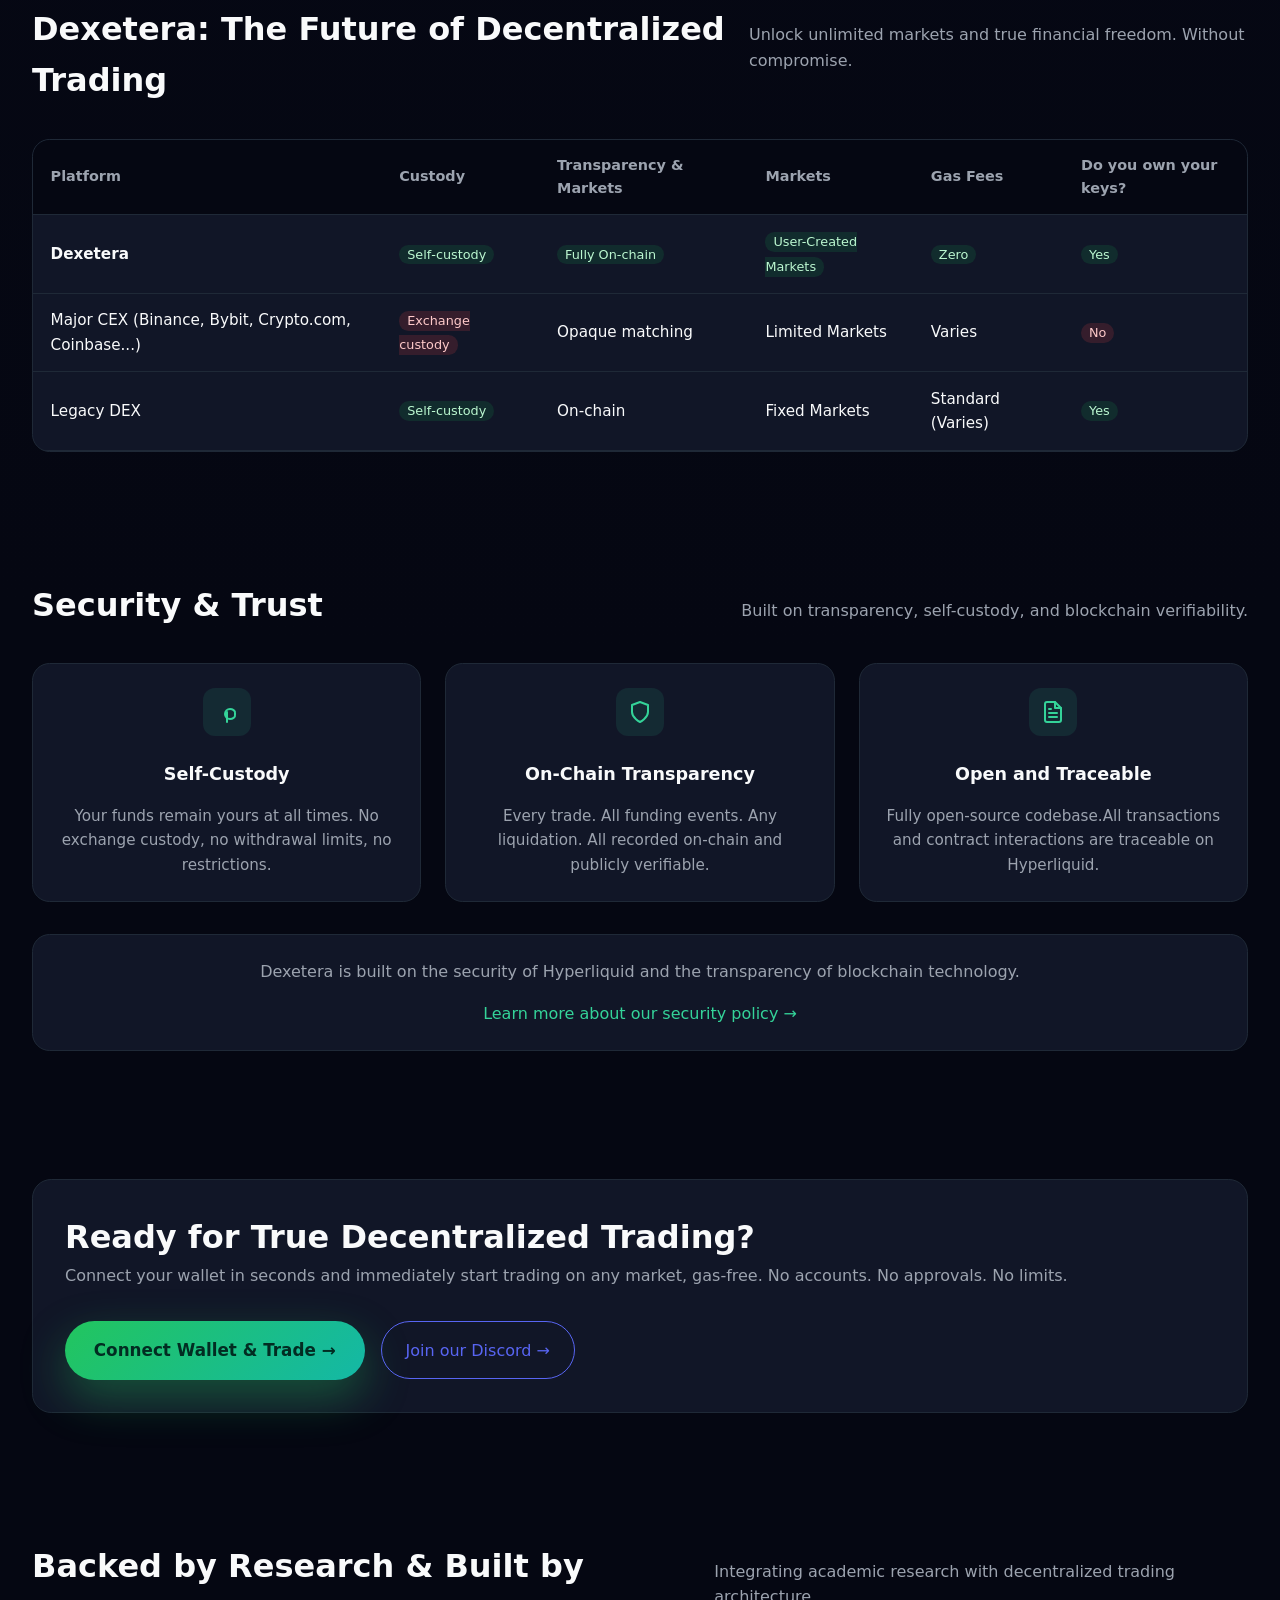
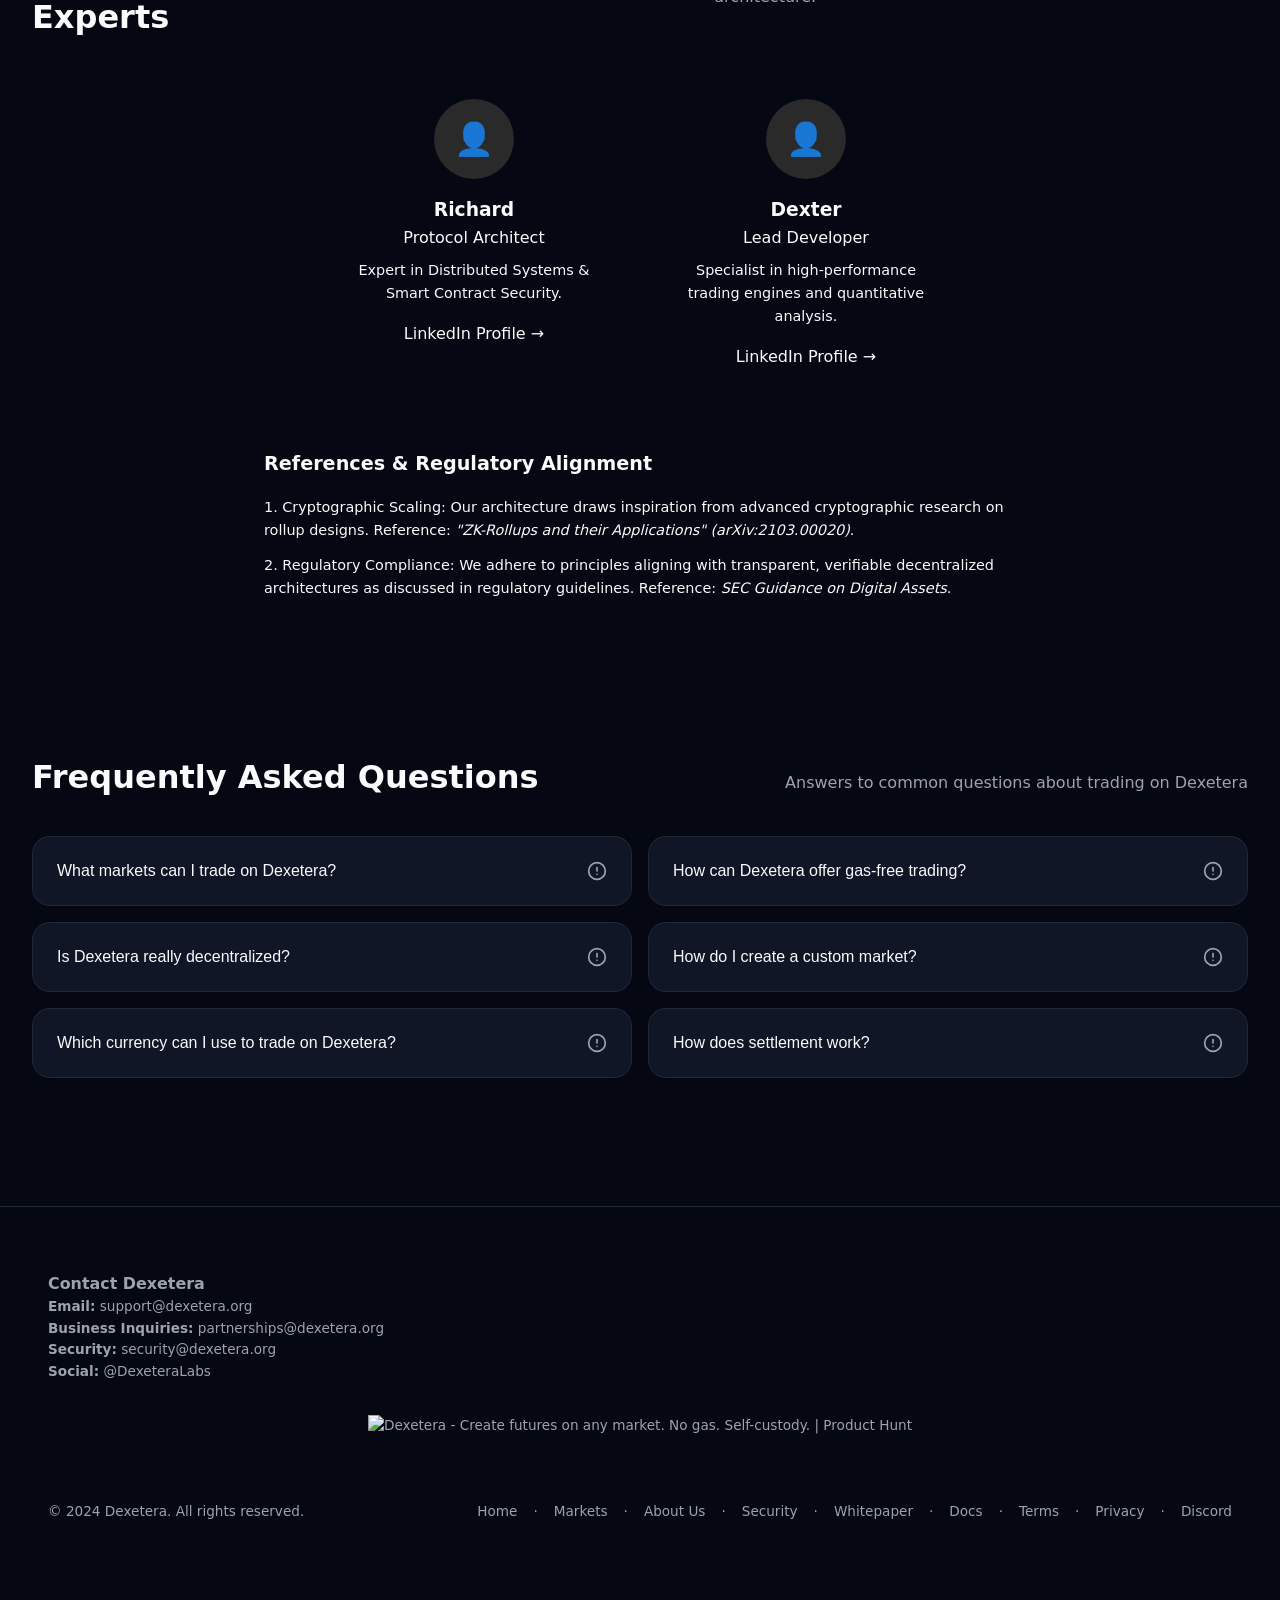
==== commit 9a8b751d: "Replace waitlist CTAs with live trading links now that dexetera.xyz is live Co-Authored-By: Claude S" ====
--- a/index.html
+++ b/index.html
@@ -229,7 +229,7 @@
             </svg>
           </button>
           <a href="https://doc.dexetera.org"><button class="nav-ghost">Docs</button></a>
-          <a href="https://dexetera.org/dexetera-waitlist/" class="nav-cta" target="_blank" rel="noopener">Join the Waitlist</a>
+          <a href="https://dexetera.xyz" class="nav-cta" target="_blank" rel="noopener">Start Trading</a>
         </div>
       </div>
     </header>
@@ -249,7 +249,7 @@
             one-click trading with USDC. Fully decentralized. No middleman. No company can access your funds.
           </p>
           <div class="hero-ctas">
-            <a href="/dexetera-waitlist/?utm_source=hero" class="btn-primary">Join the waitlist</a>
+            <a href="https://dexetera.xyz" class="btn-primary" target="_blank" rel="noopener noreferrer">Connect Wallet & Trade →</a>
             <button class="btn-secondary">Explore Markets →</button>
             <a href="https://discord.gg/ntVTBwhTd" class="btn-discord" target="_blank" rel="noopener noreferrer">Join our Discord →</a>
           </div>
@@ -459,7 +459,7 @@
               <div class="market-price">$63,245.12</div>
               <div class="market-change up">+3.2%</div>
             </div>
-            <a class="market-action" href="https://dexetera.org/dexetera-waitlist/">Join the Waitlist</a>
+            <a class="market-action" href="https://dexetera.xyz" target="_blank" rel="noopener noreferrer">Trade Now</a>
           </article>
           <article class="market-card">
             <div class="market-info">
@@ -467,7 +467,7 @@
               <div class="market-price">$3,487.25</div>
               <div class="market-change up">+2.4%</div>
             </div>
-            <a class="market-action" href="https://dexetera.org/dexetera-waitlist/">Join the Waitlist</a>
+            <a class="market-action" href="https://dexetera.xyz" target="_blank" rel="noopener noreferrer">Trade Now</a>
           </article>
           <article class="market-card">
             <div class="market-info">
@@ -475,7 +475,7 @@
               <div class="market-price">$142.89</div>
               <div class="market-change down">-1.8%</div>
             </div>
-            <a class="market-action" href="https://dexetera.org/dexetera-waitlist/">Join the Waitlist</a>
+            <a class="market-action" href="https://dexetera.xyz" target="_blank" rel="noopener noreferrer">Trade Now</a>
           </article>
           <article class="market-card">
             <div class="market-info">
@@ -483,7 +483,7 @@
               <div class="market-price">$2,389.45</div>
               <div class="market-change up">+0.9%</div>
             </div>
-            <a class="market-action" href="https://dexetera.org/dexetera-waitlist/">Join the Waitlist</a>
+            <a class="market-action" href="https://dexetera.xyz" target="_blank" rel="noopener noreferrer">Trade Now</a>
           </article>
         </div>
       </section> -->
@@ -652,7 +652,7 @@
             </p>
           </div>
           <div class="hero-ctas">
-            <a href="/dexetera-waitlist/?utm_source=footer" class="btn-primary">Join the waitlist!</a>
+            <a href="https://dexetera.xyz" class="btn-primary" target="_blank" rel="noopener noreferrer">Connect Wallet & Trade →</a>
             <a href="https://discord.gg/ntVTBwhTd" class="btn-discord" target="_blank" rel="noopener noreferrer">Join our Discord →</a>
           </div>
         </div>
